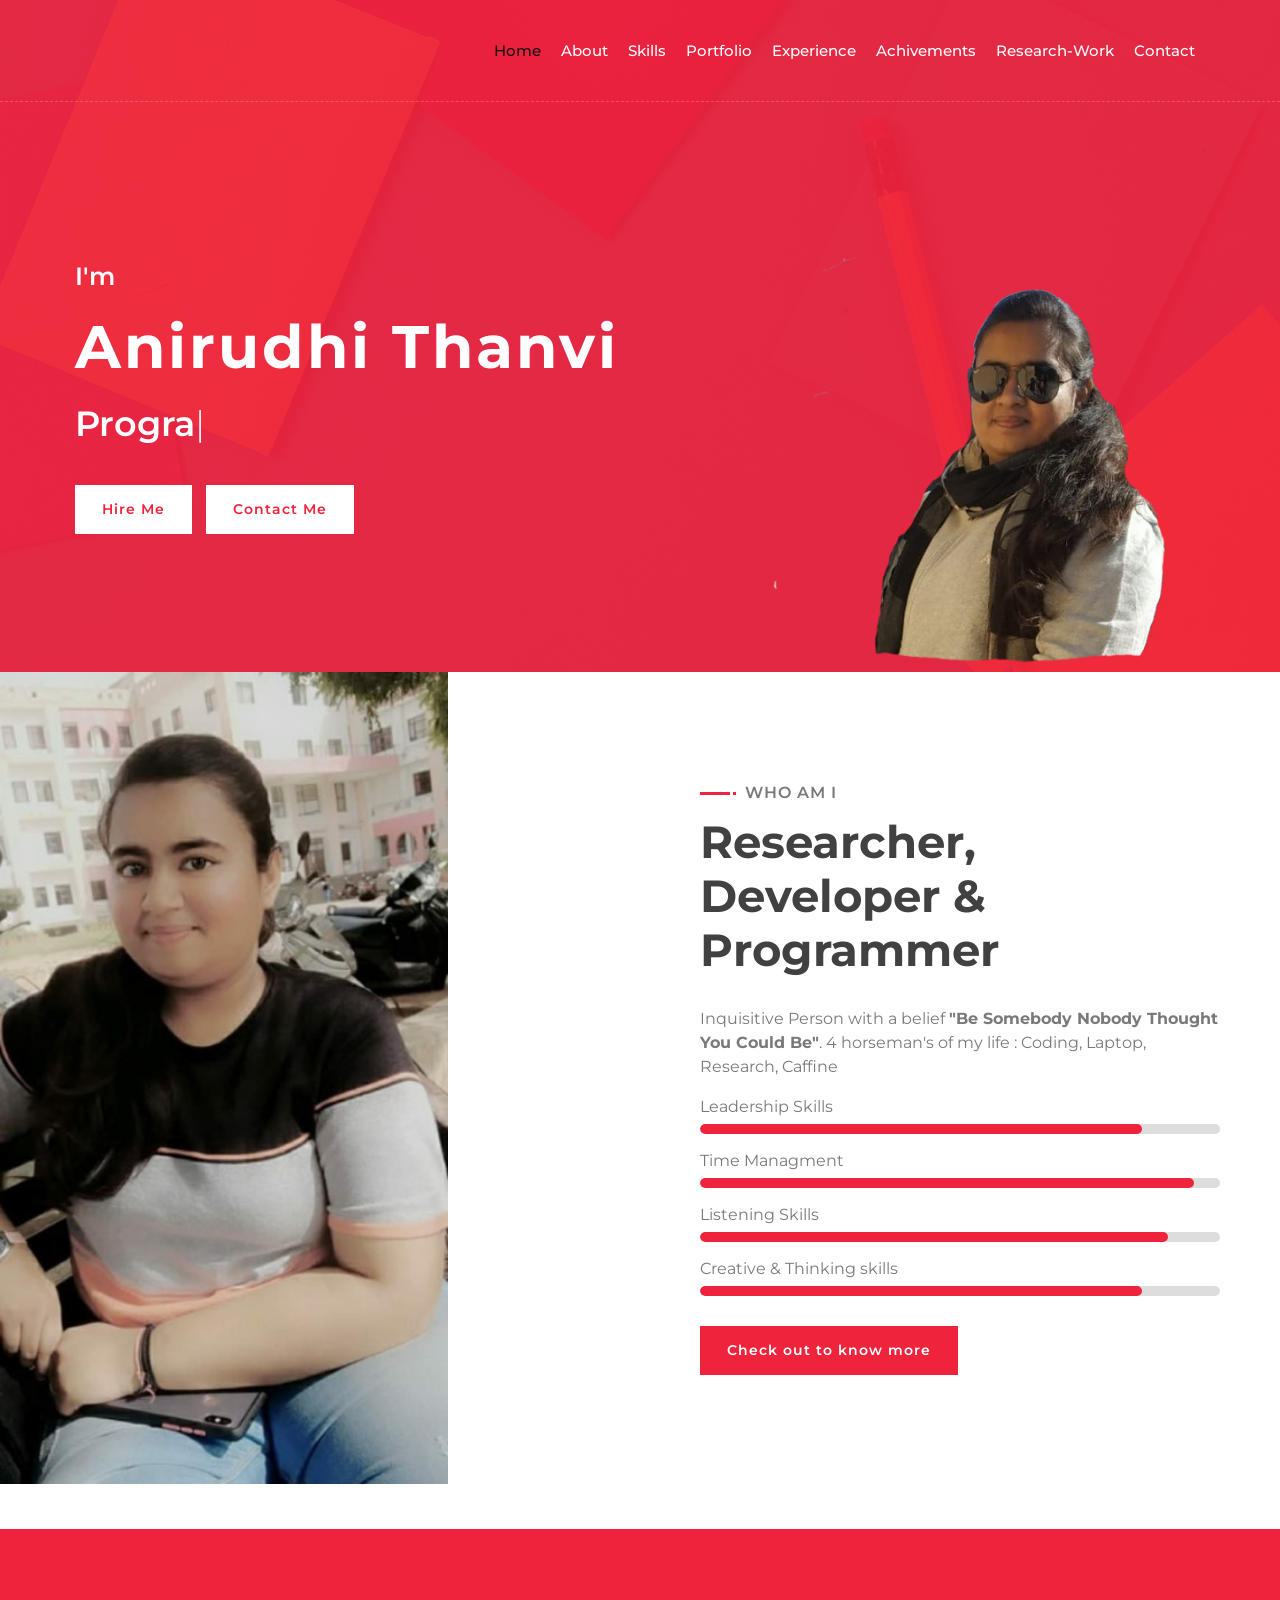
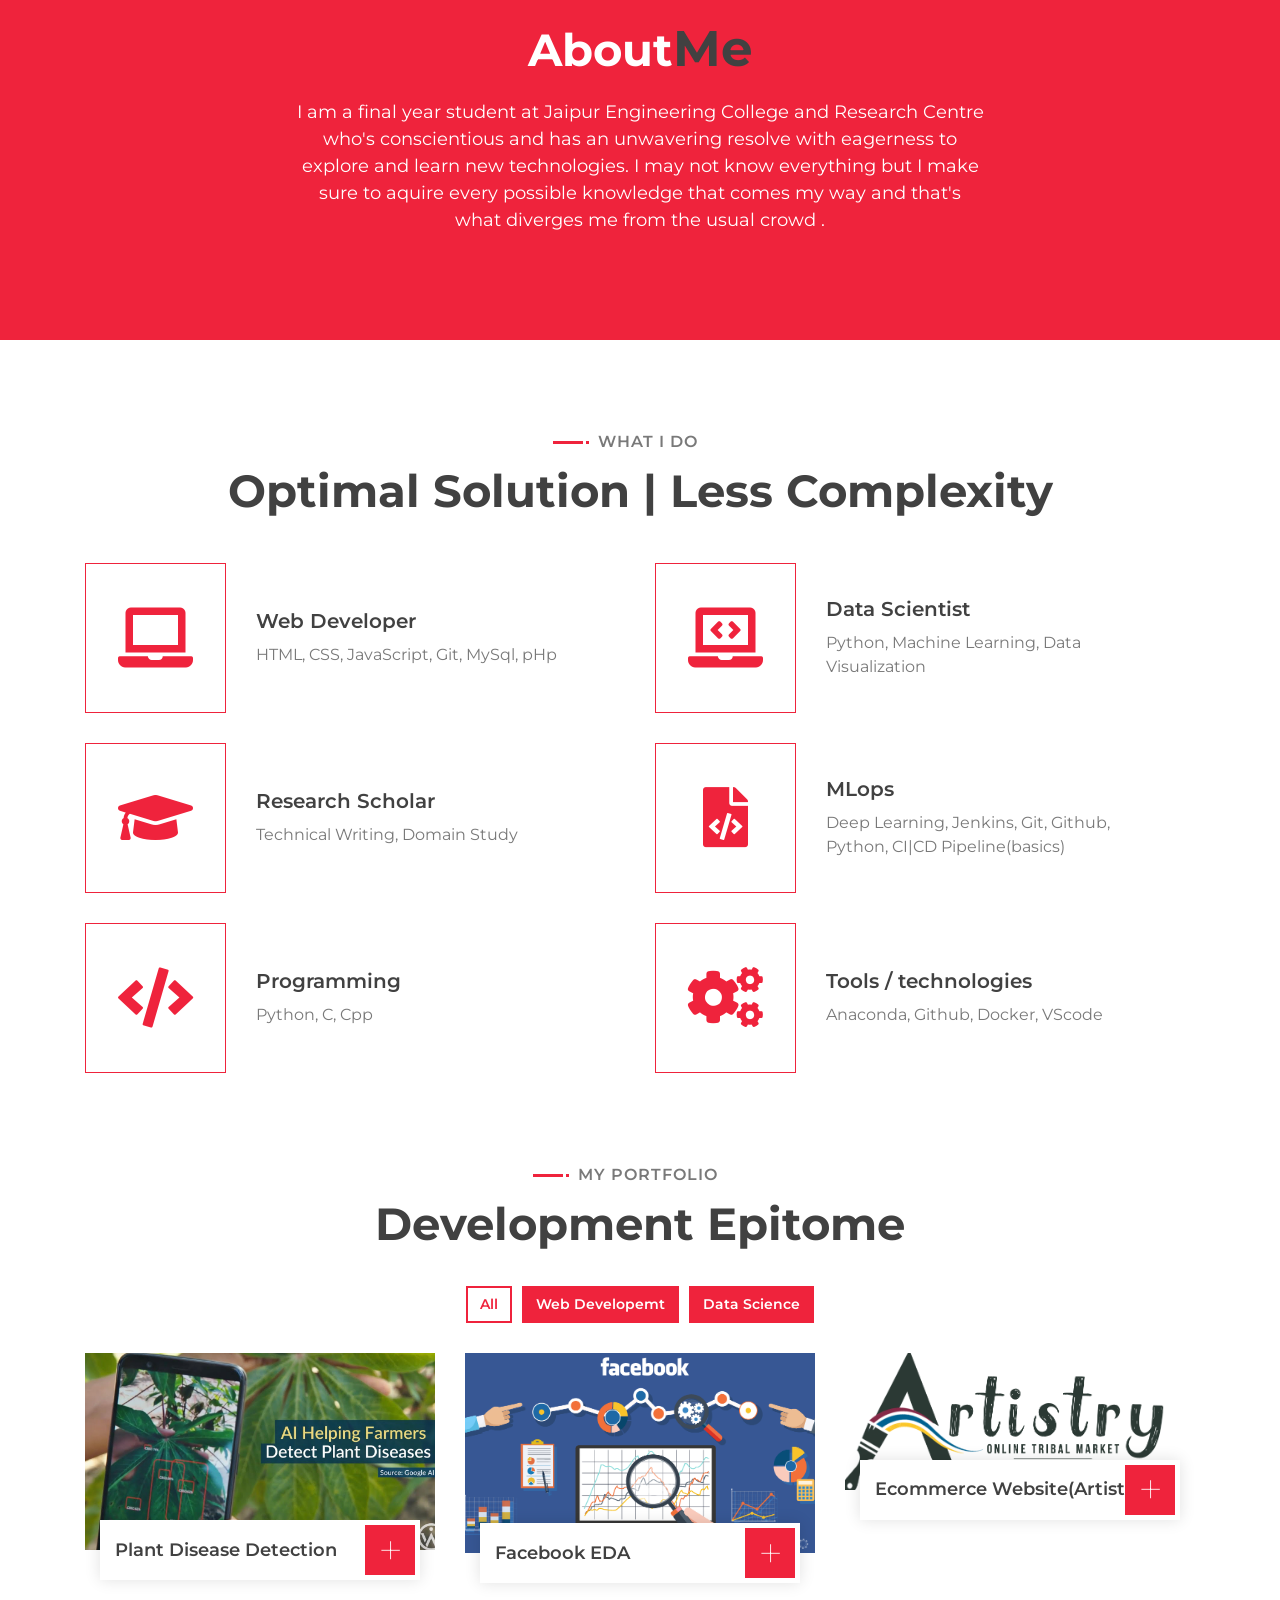
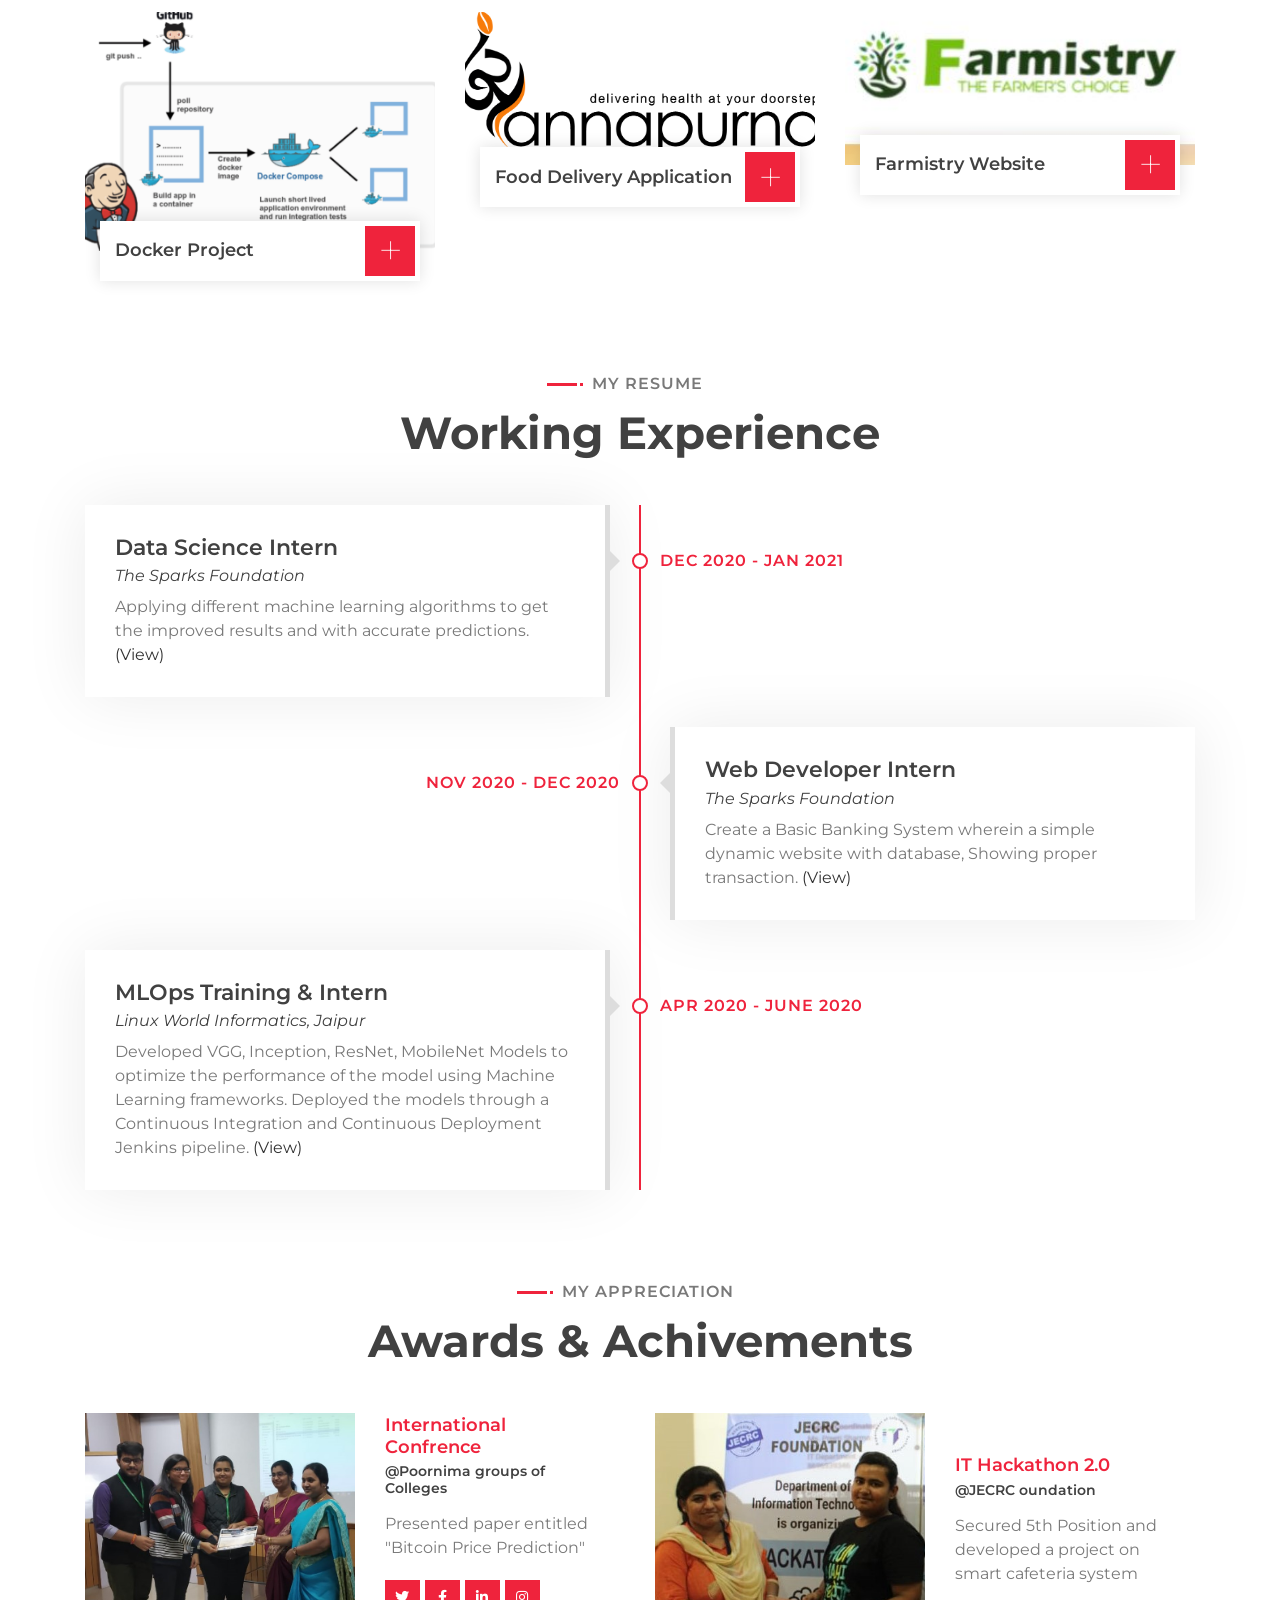
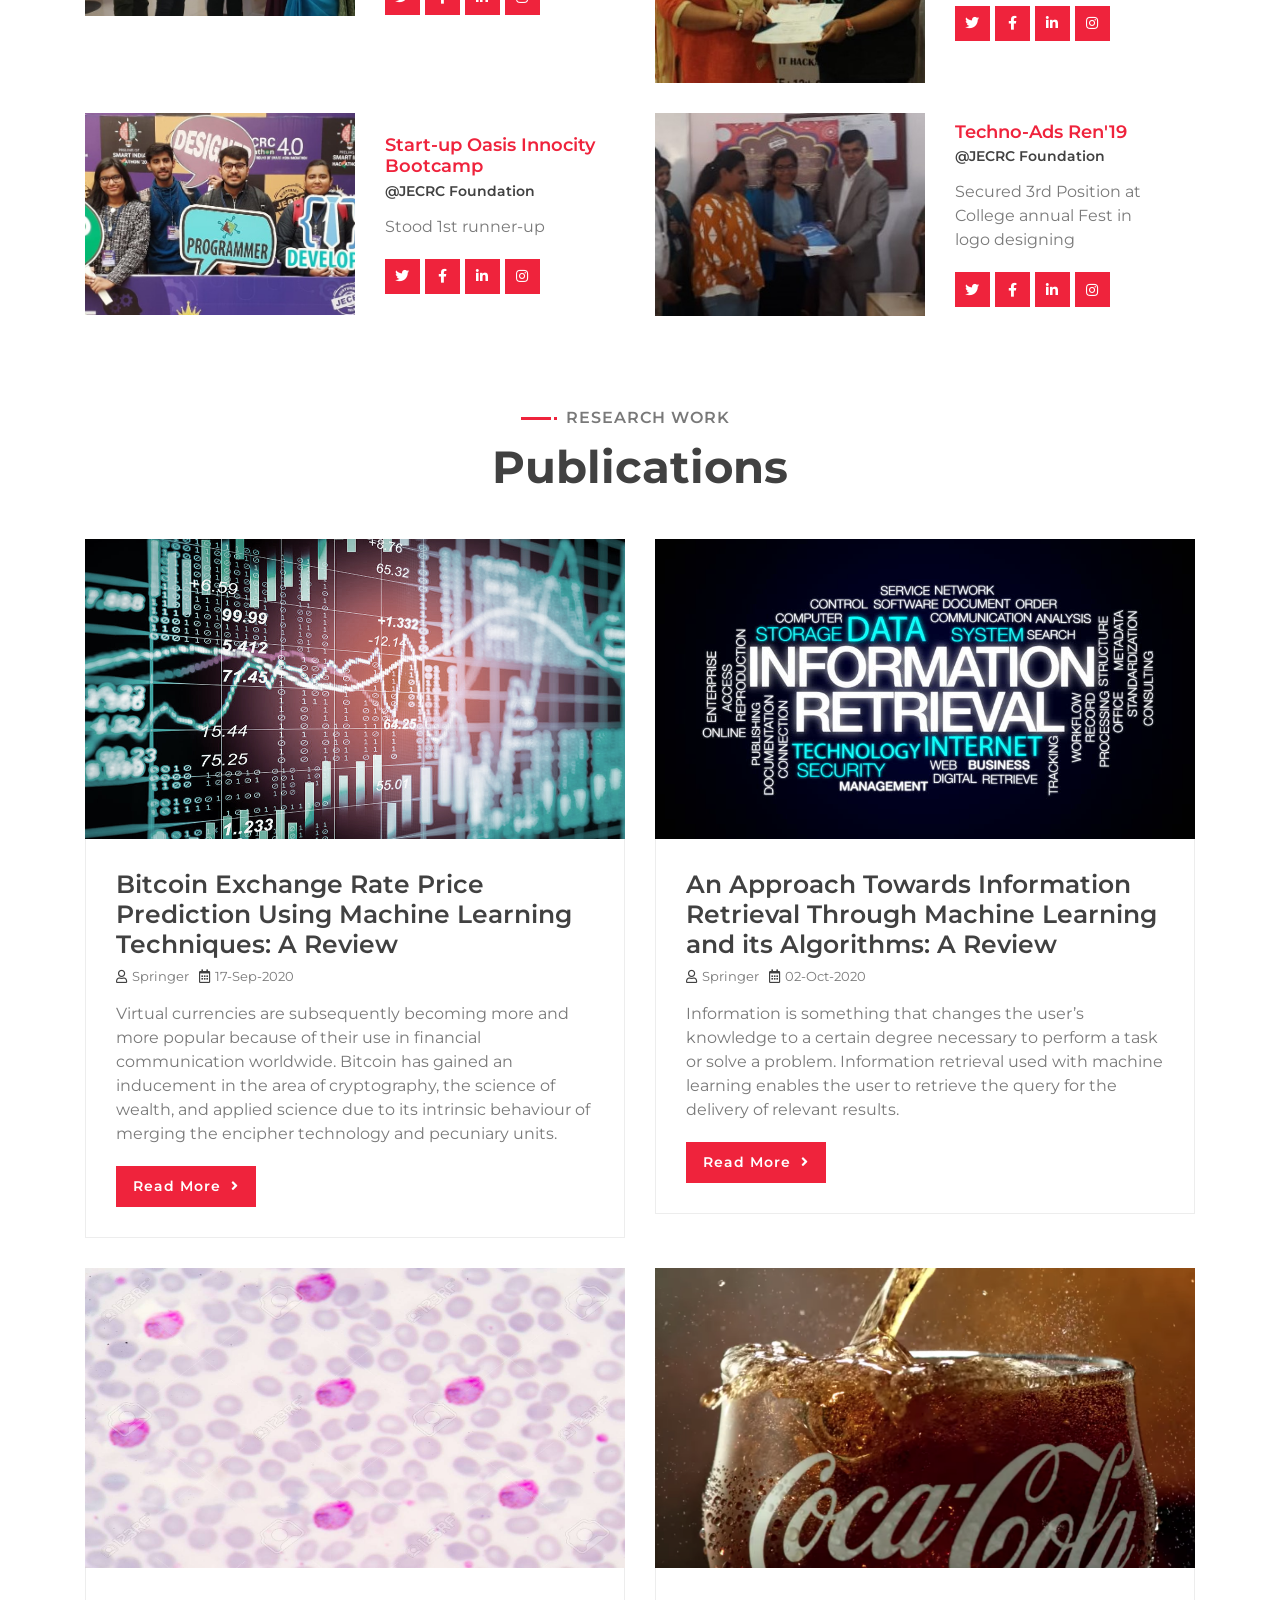
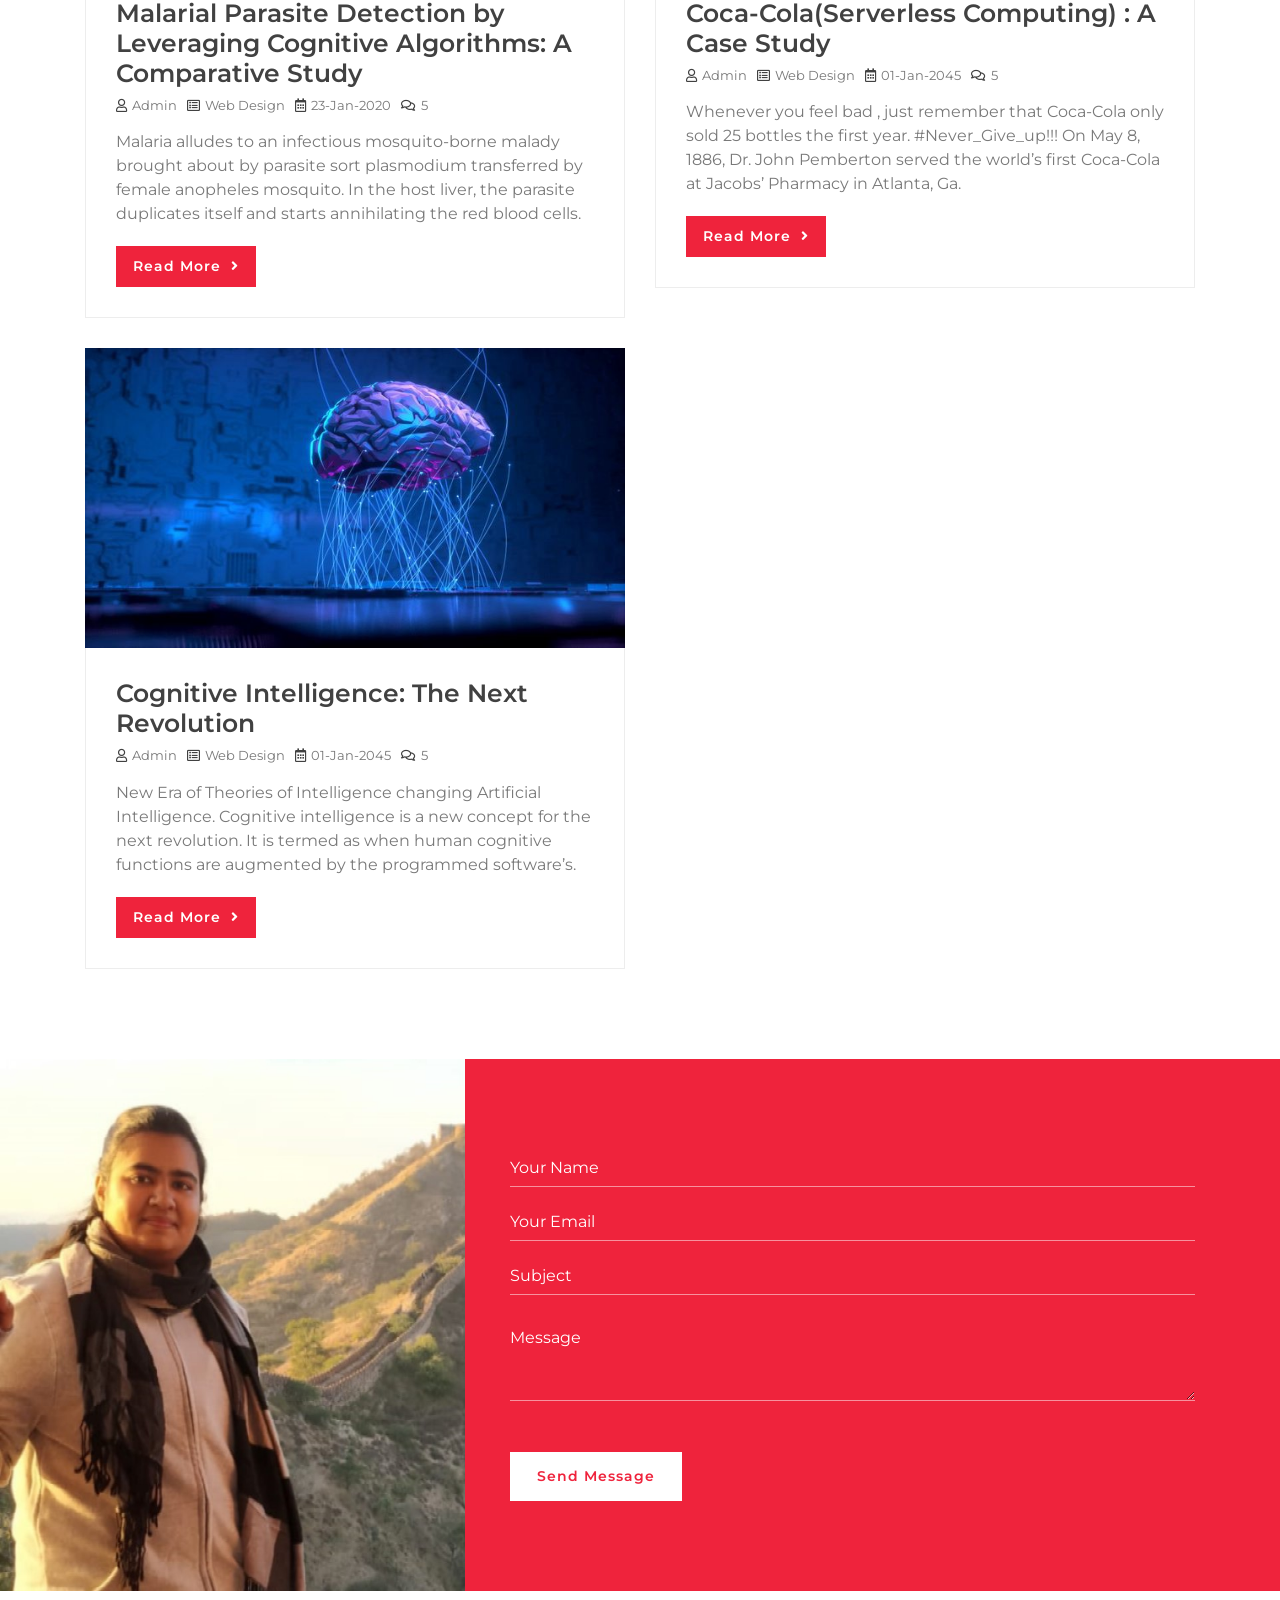
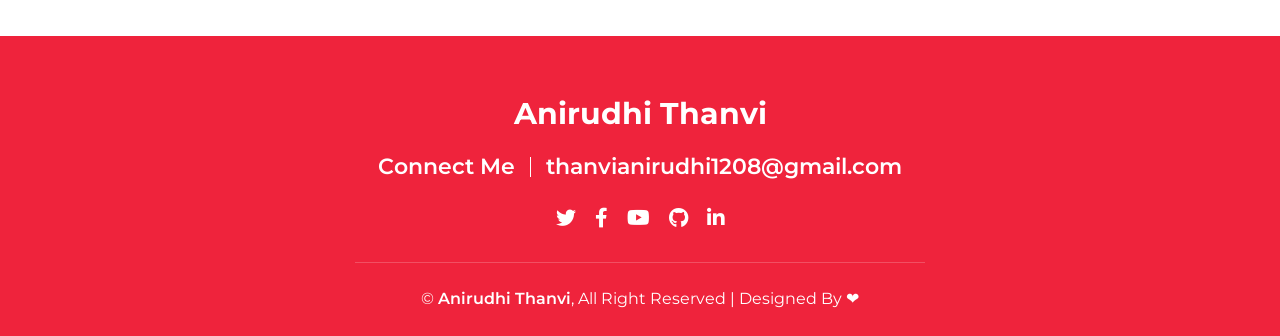
==== index.html @ 38cd9971 "initial" ====
<!DOCTYPE html>
<html lang="en">
    <head>
        <meta charset="utf-8">
        <title>Anirudhi Thanvi</title>
        <meta content="width=device-width, initial-scale=1.0" name="viewport">
        <meta content="Free Website Template" name="keywords">
        <meta content="Free Website Template" name="description">

        <!-- Favicon -->
        <link href="img/favicon.ico" rel="icon">

        <!-- Google Font -->
        <link href="https://fonts.googleapis.com/css2?family=Montserrat:wght@300;400;500;600;700&display=swap" rel="stylesheet">

        <!-- CSS Libraries -->
        <link href="https://stackpath.bootstrapcdn.com/bootstrap/4.4.1/css/bootstrap.min.css" rel="stylesheet">
        <link href="https://cdnjs.cloudflare.com/ajax/libs/font-awesome/5.10.0/css/all.min.css" rel="stylesheet">
        <link href="lib/animate/animate.min.css" rel="stylesheet">
        <link href="lib/owlcarousel/assets/owl.carousel.min.css" rel="stylesheet">
        <link href="lib/lightbox/css/lightbox.min.css" rel="stylesheet">

        <link href="css/style.css" rel="stylesheet">
    </head>

    <body data-spy="scroll" data-target=".navbar" data-offset="51">
        <!-- Nav Bar Start -->
        <div class="navbar navbar-expand-lg bg-light navbar-light">
            <div class="container-fluid">
                <a href="index.html" class="navbar-brand"></a>
                <button type="button" class="navbar-toggler" data-toggle="collapse" data-target="#navbarCollapse">
                    <span class="navbar-toggler-icon"></span>
                </button>

                <div class="collapse navbar-collapse justify-content-between" id="navbarCollapse">
                    <div class="navbar-nav ml-auto">
                        <a href="#home" class="nav-item nav-link active">Home</a>
                        <a href="#about" class="nav-item nav-link">About</a>
                        <a href="#service" class="nav-item nav-link">Skills</a>
                        <a href="#portfolio" class="nav-item nav-link">Portfolio</a>
                        <a href="#experience" class="nav-item nav-link">Experience</a>
                        <a href="#team" class="nav-item nav-link">Achivements</a>
                        <a href="#blog" class="nav-item nav-link">Research-Work</a>
                        <a href="#contact" class="nav-item nav-link">Contact</a>
                    </div>
                </div>
            </div>
        </div>
        <!-- Nav Bar End -->


        <!-- Hero Start -->
        <div class="hero" id="home">
            <div class="container-fluid">
                <div class="row align-items-center">
                    <div class="col-sm-12 col-md-6">
                        <div class="hero-content">
                            <div class="hero-text">
                                <p>I'm</p>
                                <h1>Anirudhi Thanvi</h1>
                                <h2></h2>
                                <div class="typed-text">Researcher, Programmer, Web Designer, Front End Developer, Data Scientist</div>
                            </div>
                            <div class="hero-btn">
                                <a class="btn" href="">Hire Me</a>
                                <a class="btn" href="">Contact Me</a>
                            </div>
                        </div>
                    </div>
                    <div class="col-sm-12 col-md-6 d-none d-md-block">
                        <div class="hero-image">
                            <img src="img/portfolio-edit copy.png" alt="Hero Image">
                        </div>
                    </div>
                </div>
            </div>
        </div>
        <!-- Hero End -->


        <!-- About Start -->
        <div class="about wow fadeInUp" data-wow-delay="0.1s" id="about">
            <div class="container-fluid">
                <div class="row align-items-center">
                    <div class="col-lg-6">
                        <div class="about-img">
                            <img src="img/about.jpg" alt="Image">
                        </div>
                    </div>
                    <div class="col-lg-6">
                        <div class="about-content">
                            <div class="section-header text-left">
                                <p>WHO AM I</p>
                                <h2>Researcher, Developer & Programmer</h2>
                            </div>
                            <div class="about-text">
                                <p>
                                    Inquisitive Person with a belief <strong>"Be Somebody Nobody Thought You Could Be"</strong>.
                                     4 horseman's of my life : Coding, Laptop, Research, Caffine
                                </p>
                            </div>
                            <div class="skills">
                                <div class="skill-name">
                                    <p>Leadership Skills</p><p></p>
                                </div>
                                <div class="progress">
                                    <div class="progress-bar" role="progressbar" aria-valuenow="85" aria-valuemin="0" aria-valuemax="100"></div>
                                </div>
                                <div class="skill-name">
                                    <p>Time Managment</p><p></p>
                                </div>
                                <div class="progress">
                                    <div class="progress-bar" role="progressbar" aria-valuenow="95" aria-valuemin="0" aria-valuemax="100"></div>
                                </div>
                                <div class="skill-name">
                                    <p>Listening Skills</p><p></p>
                                </div>
                                <div class="progress">
                                    <div class="progress-bar" role="progressbar" aria-valuenow="90" aria-valuemin="0" aria-valuemax="100"></div>
                                </div>
                                <div class="skill-name">
                                    <p>Creative & Thinking skills</p><p></p>
                                </div>
                                <div class="progress">
                                    <div class="progress-bar" role="progressbar" aria-valuenow="85" aria-valuemin="0" aria-valuemax="100"></div>
                                </div>
                            </div>
                            <a class="btn" href="">Check out to know more</a>
                        </div>
                    </div>
                </div>
            </div>
        </div>
        <!-- About End -->
        <!-- Banner Start -->
        <div class="banner wow zoomIn" data-wow-delay="0.1s">
            <div class="container">
                <div class="section-header text-center">    
                    <h2>About<span>Me</span></h2>
                </div>
                <div class="container banner-text">
                    <p>
                        I am a final year student at Jaipur Engineering College and Research Centre who's conscientious and has an unwavering resolve with eagerness to explore and learn new technologies. 
                        I may not know everything but I make sure to aquire every possible knowledge that comes my way and that's what diverges me from the usual crowd .
                    </p>
                </div>
            </div>
        </div>
        <!-- Banner End -->
        
        <!-- Skills Start -->
        <div class="service" id="service">
            <div class="container">
                <div class="section-header text-center wow zoomIn" data-wow-delay="0.1s">
                    <p>What I do</p>
                    <h2>Optimal Solution | Less Complexity </h2>
                </div>
                <div class="row">
                    <div class="col-lg-6 wow fadeInUp" data-wow-delay="0.0s">
                        <div class="service-item">
                            <div class="service-icon">
                                <i class="fa fa-laptop"></i>
                            </div>
                            <div class="service-text">
                                <h3>Web Developer</h3>
                                <p>
                                    HTML, CSS, JavaScript, Git, MySql, pHp
                                </p>
                            </div>
                        </div>
                    </div>
                    <div class="col-lg-6 wow fadeInUp" data-wow-delay="0.2s">
                        <div class="service-item">
                            <div class="service-icon">
                                <i class="fa fa-laptop-code"></i>
                            </div>
                            <div class="service-text">
                                <h3>Data Scientist</h3>
                                <p>
                                    Python, Machine Learning, Data Visualization
                                </p>
                            </div>
                        </div>
                    </div>
                    <div class="col-lg-6 wow fadeInUp" data-wow-delay="0.4s">
                        <div class="service-item">
                            <div class="service-icon">
                                <i class="fa fa-graduation-cap"></i>
                            </div>
                            <div class="service-text">
                                <h3>Research Scholar</h3>
                                <p>
                                    Technical Writing, Domain Study
                                </p>
                            </div>
                        </div>
                    </div>
                    <div class="col-lg-6 wow fadeInUp" data-wow-delay="0.6s">
                        <div class="service-item">
                            <div class="service-icon">
                                <i class="fas fa-file-code"></i>
                            </div>
                            <div class="service-text">
                                <h3>MLops</h3>
                                <p>
                                    Deep Learning, Jenkins, Git, Github, Python, CI|CD Pipeline(basics)
                                </p>
                            </div>
                        </div>
                    </div>
                    <div class="col-lg-6 wow fadeInUp" data-wow-delay="0.6s">
                        <div class="service-item">
                            <div class="service-icon">
                                <i class="fa fa-code"></i>
                            </div>
                            <div class="service-text">
                                <h3>Programming</h3>
                                <p>
                                    Python, C, Cpp
                                </p>
                            </div>
                        </div>
                    </div>
                    <div class="col-lg-6 wow fadeInUp" data-wow-delay="0.6s">
                        <div class="service-item">
                            <div class="service-icon">
                                <i class="fas fa-cogs"></i>
                            </div>
                            <div class="service-text">
                                <h3>Tools / technologies</h3>
                                <p>
                                    Anaconda, Github, Docker, VScode
                                </p>
                            </div>
                        </div>
                    </div>

                </div>
                
            </div>
        </div>
        <!-- Service End -->
        
        
<!-- Portfolio Start -->
<div class="portfolio" id="portfolio">
    <div class="container">
        <div class="section-header text-center wow zoomIn" data-wow-delay="0.1s">
            <p>My Portfolio</p>
            <h2>Development Epitome</h2>
        </div>
        <div class="row">
            <div class="col-12">
                <ul id="portfolio-filter">
                    <li data-filter="*" class="filter-active">All</li>
                    <li data-filter=".filter-1">Web Developemt</li>
                    <li data-filter=".filter-2">Data Science</li>
                </ul>
            </div>
        </div>
        <div class="row portfolio-container">
            <div class="col-lg-4 col-md-6 col-sm-12 portfolio-item filter-2 wow fadeInUp" data-wow-delay="0.0s">
                <div class="portfolio-wrap">
                    <div class="portfolio-img">
                        <img src="img/portfolio-1.jpg" alt="Image" height="400"> 
                    </div>
                    <div class="portfolio-text">
                        <h3>Plant Disease Detection</h3>
                        <a class="btn" href="img/portfolio-1.jpg" data-lightbox="portfolio">+</a>
                    </div>
                </div>
            </div>
            <div class="col-lg-4 col-md-6 col-sm-12 portfolio-item filter-2 wow fadeInUp" data-wow-delay="0.2s">
                <div class="portfolio-wrap">
                    <div class="portfolio-img">
                        <img src="img/portfolio-2.jpg" alt="Image">
                    </div>
                    <div class="portfolio-text">
                        <h3>Facebook EDA</h3>
                        <a class="btn" href="https://jovian.ai/ani12thanvi/facebook-data-analysis">+</a>
                    </div>
                </div>
            </div>
            <div class="col-lg-4 col-md-6 col-sm-12 portfolio-item filter-1 wow fadeInUp" dat   a-wow-delay="0.4s">
                <div class="portfolio-wrap">
                    <div class="portfolio-img">
                        <img src="img/portfolio-6.jpg" alt="Image">
                    </div>
                    <div class="portfolio-text">
                        <h3>Ecommerce Website(Artistry)</h3>
                        <a class="btn" href="https://github.com/ani-thanvi/Artistery--The-Power-of-Arts">+</a>
                    </div>
                </div>
            </div>
            <div class="col-lg-4 col-md-6 col-sm-12 portfolio-item filter-2 wow fadeInUp" data-wow-delay="0.6s">
                <div class="portfolio-wrap">
                    <div class="portfolio-img">
                        <img src="img/portfolio-4.jpg" alt="Image">
                    </div>
                    <div class="portfolio-text">
                        <h3>Docker Project</h3>
                        <a class="btn" href="https://github.com/ani-thanvi/DockerProject">+</a>
                    </div>
                </div>
            </div>
            <div class="col-lg-4 col-md-6 col-sm-12 portfolio-item filter-1 wow fadeInUp" data-wow-delay="0.8s">
                <div class="portfolio-wrap">
                    <div class="portfolio-img">
                        <img src="img/portfolio-3.png" alt="Image">
                    </div>
                    <div class="portfolio-text">
                        <h3>Food Delivery Application</h3>
                        <a class="btn" href="https://github.com/ani-thanvi/Annapurna">+</a>
                    </div>
                </div>
            </div>
            <div class="col-lg-4 col-md-6 col-sm-12 portfolio-item filter-1 wow fadeInUp" data-wow-delay="1s">
                <div class="portfolio-wrap">
                    <div class="portfolio-img">
                        <img src="img/portfolio-5.jpg" alt="Image">
                    </div>
                    <div class="portfolio-text">
                        <h3>Farmistry Website</h3>
                        <a class="btn" href="https://github.com/ani-thanvi/Farmistry-WebApp">+</a>
                    </div>
                </div>
            </div>
        </div>
    </div>
</div>
<!-- Portfolio End -->


         <!-- Experience Start -->
        <div class="experience" id="experience">
            <div class="container">
                <header class="section-header text-center wow zoomIn" data-wow-delay="0.1s">
                    <p>My Resume</p>
                    <h2>Working Experience</h2>
                </header>
                <div class="timeline">
                    <div class="timeline-item left wow slideInLeft" data-wow-delay="0.1s">
                        <div class="timeline-text">
                            <div class="timeline-date">Dec 2020 - Jan 2021</div>
                            <h2>Data Science Intern</h2>
                            <h4>The Sparks Foundation</h4>
                            <p>
                                Applying different machine learning algorithms to get the improved results and with accurate predictions. <a href="https://www.youtube.com/watch?v=PcJTWJ_RcvQ"> (View)</a>
                            </p>
                        </div>
                    </div>
                    <div class="timeline-item right wow slideInRight" data-wow-delay="0.1s">
                        <div class="timeline-text">
                            <div class="timeline-date">Nov 2020 - Dec 2020</div>
                            <h2>Web Developer Intern</h2>
                            <h4>The Sparks Foundation</h4>
                            <p>
                                Create a Basic Banking System wherein a simple dynamic website with database, Showing proper transaction. <a href="https://www.youtube.com/watch?v=FmkN8bCu4pE"> (View)</a>
                            </p>
                        </div>
                    </div>
                    <div class="timeline-item left wow slideInLeft" data-wow-delay="0.1s">
                        <div class="timeline-text">
                            <div class="timeline-date">Apr 2020 - June 2020</div>
                            <h2>MLOps Training & Intern</h2>
                            <h4>Linux World Informatics, Jaipur</h4>
                            <p>
                                Developed VGG, Inception, ResNet, MobileNet Models to optimize the performance of the model using Machine Learning frameworks. Deployed the models through a Continuous Integration and Continuous Deployment Jenkins pipeline. <a href="https://ani12thanvi.medium.com/integration-of-github-jenkins-docker-3ed529cbf0c1"> (View)</a>
                            </p>
                        </div>
                    </div>
                    
                </div>
            </div>
        </div>
        <!-- Job Experience End -->
        
        
        <!-- Banner Start
        <div class="banner wow zoomIn" data-wow-delay="0.1s">
            <div class="container">
                <div class="section-header text-center">
                    <p>Reasonable Price</p>
                    <h2>Get A <span>Special</span> Price</h2>
                </div>
                <div class="container banner-text">
                    <p>
                        Lorem ipsum dolor sit amet, consectetur adipiscing elit. Phasellus nec pretium mi. Curabitur facilisis ornare velit non vulputate. 
                        Aliquam metus tortor, auctor id gravida condimentum, viverra quis sem. Curabitur non nisl nec nisi scelerisque maximus. 
                    </p>
                    <a class="btn">Pricing Plan</a>
                </div>
            </div>
        </div>
         Banner End -->


        <!-- Team Start -->
        <div class="team" id="team">
            <div class="container">
                <div class="section-header text-center wow zoomIn" data-wow-delay="0.1s">
                    <p>My Appreciation</p>
                    <h2>Awards & Achivements</h2>
                </div>
                <div class="row">
                    <div class="col-lg-6 wow fadeInUp" data-wow-delay="0.0s">
                        <div class="team-item">
                            <div class="team-img">
                                <img src="img/award1.jpeg" alt="Image">
                            </div>
                            <div class="team-text">
                                <h2>International Confrence</h2>
                                <h4>@Poornima groups of Colleges</h4>
                                <p>
                                    Presented paper entitled "Bitcoin Price Prediction"
                                </p>
                                <div class="team-social">
                                    <a class="btn" href=""><i class="fab fa-twitter"></i></a>
                                    <a class="btn" href=""><i class="fab fa-facebook-f"></i></a>
                                    <a class="btn" href=""><i class="fab fa-linkedin-in"></i></a>
                                    <a class="btn" href=""><i class="fab fa-instagram"></i></a>
                                </div>
                            </div>
                        </div>
                    </div>
                    <div class="col-lg-6 wow fadeInUp" data-wow-delay="0.2s">
                        <div class="team-item">
                            <div class="team-img">
                                <img src="img/award2.jpeg" alt="Image">
                            </div>
                            <div class="team-text">
                                <h2>IT Hackathon 2.0</h2>
                                <h4>@JECRC oundation</h4>
                                <p>
                                    Secured 5th Position and developed a project on smart cafeteria system
                                </p>
                                <div class="team-social">
                                    <a class="btn" href=""><i class="fab fa-twitter"></i></a>
                                    <a class="btn" href=""><i class="fab fa-facebook-f"></i></a>
                                    <a class="btn" href=""><i class="fab fa-linkedin-in"></i></a>
                                    <a class="btn" href=""><i class="fab fa-instagram"></i></a>
                                </div>
                            </div>
                        </div>
                    </div>
                    <div class="col-lg-6 wow fadeInUp" data-wow-delay="0.4s">
                        <div class="team-item">
                            <div class="team-img">
                                <img src="img/award4.jpeg" alt="Image">
                            </div>
                            <div class="team-text">
                                <h2>Start-up Oasis Innocity Bootcamp</h2>
                                <h4>@JECRC Foundation</h4>
                                <p>
                                    Stood 1st runner-up
                                </p>
                                <div class="team-social">
                                    <a class="btn" href=""><i class="fab fa-twitter"></i></a>
                                    <a class="btn" href=""><i class="fab fa-facebook-f"></i></a>
                                    <a class="btn" href=""><i class="fab fa-linkedin-in"></i></a>
                                    <a class="btn" href=""><i class="fab fa-instagram"></i></a>
                                </div>
                            </div>
                        </div>
                    </div>
                    <div class="col-lg-6 wow fadeInUp" data-wow-delay="0.6s">
                        <div class="team-item">
                            <div class="team-img">
                                <img src="img/award3.jpeg" alt="Image">
                            </div>
                            <div class="team-text">
                                <h2>Techno-Ads Ren'19</h2>
                                <h4>@JECRC Foundation</h4>
                                <p>
                                    Secured 3rd Position at College annual Fest in logo designing
                                </p>
                                <div class="team-social">
                                    <a class="btn" href=""><i class="fab fa-twitter"></i></a>
                                    <a class="btn" href=""><i class="fab fa-facebook-f"></i></a>
                                    <a class="btn" href=""><i class="fab fa-linkedin-in"></i></a>
                                    <a class="btn" href=""><i class="fab fa-instagram"></i></a>
                                </div>
                            </div>
                        </div>
                    </div>
                </div>
            </div>
        </div>
        <!-- Team End -->
    


        <!-- Blog Start -->
        <div class="blog" id="blog">
            <div class="container">
                <div class="section-header text-center wow zoomIn" data-wow-delay="0.1s">
                    <p>Research Work</p>
                    <h2>Publications </h2>
                </div>
                <div class="row">
                    <div class="col-lg-6">
                        <div class="blog-item wow fadeInUp" data-wow-delay="0.1s">
                            <div class="blog-img">
                                <img src="img/blog-1.jpg" height=300 alt="Blog">
                            </div>
                            <div class="blog-text">
                                <h2>Bitcoin Exchange Rate Price Prediction Using Machine Learning Techniques: A Review </h2>
                                <div class="blog-meta">
                                    <p><i class="far fa-user"></i>Springer</p>
                                    <p><i class="far fa-calendar-alt"></i>17-Sep-2020</p>
                                </div>
                                <p>
                                    Virtual currencies are subsequently becoming more and more popular because of their use in financial communication worldwide. Bitcoin has gained an inducement in the area of cryptography, the science of wealth, and applied science due to its intrinsic behaviour of merging the encipher technology and pecuniary units. 
                                </p>
                                <a class="btn" href="">Read More <i class="fa fa-angle-right"></i></a>
                            </div>
                        </div>
                    </div>
                    <div class="col-lg-6">
                        <div class="blog-item wow fadeInUp" data-wow-delay="0.3s">
                            <div class="blog-img">
                                <img src="img/blog-2.jpg" height=300 alt="Blog">
                            </div>
                            <div class="blog-text">
                                <h2>An Approach Towards Information Retrieval Through Machine Learning and its Algorithms: A Review</h2>
                                <div class="blog-meta">
                                    <p><i class="far fa-user"></i>Springer</p>

                                    <p><i class="far fa-calendar-alt"></i>02-Oct-2020</p>
   
                                </div>
                                <p>
                                    Information is something that changes the user’s knowledge to a certain degree necessary to perform a task or solve a problem. Information retrieval used with machine learning enables the user to retrieve the query for the delivery of relevant results. 
                                </p>
                                <a class="btn" href="">Read More <i class="fa fa-angle-right"></i></a>
                            </div>
                        </div>
                    </div>

                    <div class="col-lg-6">
                        <div class="blog-item wow fadeInUp" data-wow-delay="0.1s">
                            <div class="blog-img">
                                <img src="img/blog-3.jpg" height=300 alt="Blog">
                            </div>
                            <div class="blog-text">
                                <h2>Malarial Parasite Detection by Leveraging Cognitive Algorithms: A Comparative Study </h2>
                                <div class="blog-meta">
                                    <p><i class="far fa-user"></i>Admin</p>
                                    <p><i class="far fa-list-alt"></i>Web Design</p>
                                    <p><i class="far fa-calendar-alt"></i>23-Jan-2020</p>
                                    <p><i class="far fa-comments"></i>5</p>
                                </div>
                                <p>
                                    Malaria alludes to an infectious mosquito-borne malady brought about by parasite sort plasmodium transferred by female anopheles mosquito. In the host liver, the parasite duplicates itself and starts annihilating the red blood cells.
                                </p>
                                <a class="btn" href="">Read More <i class="fa fa-angle-right"></i></a>
                            </div>
                        </div>
                    </div>

                    <div class="col-lg-6">
                        <div class="blog-item wow fadeInUp" data-wow-delay="0.1s">
                            <div class="blog-img">
                                <img src="img/blog-4.png" height=300 alt="Blog">
                            </div>
                            <div class="blog-text">
                                <h2>Coca-Cola(Serverless Computing) : A Case Study </h2>
                                <div class="blog-meta">
                                    <p><i class="far fa-user"></i>Admin</p>
                                    <p><i class="far fa-list-alt"></i>Web Design</p>
                                    <p><i class="far fa-calendar-alt"></i>01-Jan-2045</p>
                                    <p><i class="far fa-comments"></i>5</p>
                                </div>
                                <p>
                                    Whenever you feel bad , just remember that Coca-Cola only sold 25 bottles the first year. #Never_Give_up!!!
                                    On May 8, 1886, Dr. John Pemberton served the world’s first Coca-Cola at Jacobs’ Pharmacy in Atlanta, Ga.
                                </p>
                                <a class="btn" href="https://ani12thanvi.medium.com/coca-cola-serverless-computing-a-case-study-f0fd56b0ffd9">Read More <i class="fa fa-angle-right"></i></a>
                            </div>
                        </div>
                    </div>

                    <div class="col-lg-6">
                        <div class="blog-item wow fadeInUp" data-wow-delay="0.1s">
                            <div class="blog-img">
                                <img src="img/blog-5.jpeg" alt="Blog" height=300>
                            </div>
                            <div class="blog-text">
                                <h2>Cognitive Intelligence: The Next Revolution</h2>
                                <div class="blog-meta">
                                    <p><i class="far fa-user"></i>Admin</p>
                                    <p><i class="far fa-list-alt"></i>Web Design</p>
                                    <p><i class="far fa-calendar-alt"></i>01-Jan-2045</p>
                                    <p><i class="far fa-comments"></i>5</p>
                                </div>
                                <p>
                                    New Era of Theories of Intelligence changing Artificial Intelligence.
                                    Cognitive intelligence is a new concept for the next revolution. It is termed as when human cognitive functions are augmented by the programmed software’s. 
                                 </p>
                                <a class="btn" href=" https://ani12thanvi.medium.com/cognitive-intelligence-the-next-revolution-ae7a54a30872 ">Read More <i class="fa fa-angle-right"></i></a>
                            </div>
                        </div>
                    </div>

                </div>
            </div>
        </div>
        <!-- Blog End -->


        <!-- Contact Start -->
        <div class="contact wow fadeInUp" data-wow-delay="0.1s" id="contact">
            <div class="container-fluid">
                <div class="container">
                    <div class="row align-items-center">
                        <div class="col-md-4"></div>
                        <div class="col-md-8">
                            <div class="contact-form">
                                <div id="success"></div>
                                <form name="sentMessage" id="contactForm" novalidate="novalidate">
                                    <div class="control-group">
                                        <input type="text" class="form-control" id="name" placeholder="Your Name" required="required" data-validation-required-message="Please enter your name" />
                                        <p class="help-block"></p>
                                    </div>
                                    <div class="control-group">
                                        <input type="email" class="form-control" id="email" placeholder="Your Email" required="required" data-validation-required-message="Please enter your email" />
                                        <p class="help-block"></p>
                                    </div>
                                    <div class="control-group">
                                        <input type="text" class="form-control" id="subject" placeholder="Subject" required="required" data-validation-required-message="Please enter a subject" />
                                        <p class="help-block"></p>
                                    </div>
                                    <div class="control-group">
                                        <textarea class="form-control" id="message" placeholder="Message" required="required" data-validation-required-message="Please enter your message"></textarea>
                                        <p class="help-block"></p>
                                    </div>
                                    <div>
                                        <button class="btn" type="submit" id="sendMessageButton">Send Message</button>
                                    </div>
                                </form>
                            </div>
                        </div>
                    </div>
                </div>
            </div>
</div>
        <!-- Contact End -->
        <!-- Footer Start -->
        <div class="footer wow fadeIn" data-wow-delay="0.3s">
            <div class="container-fluid">
                <div class="container">
                    <div class="footer-info">
                        <h2>Anirudhi Thanvi</h2>
                        <h3></h3>
                        <div class="footer-menu">
                            <p>Connect Me </p>
                            <p>thanvianirudhi1208@gmail.com</p>
                        </div>
                        <div class="footer-social">
                            <a href="https://twitter.com/AnirudhiThanvi"><i class="fab fa-twitter"></i></a>
                            <a href="https://www.facebook.com/anirudhithanvi/"><i class="fab fa-facebook-f"></i></a>
                            <a href="https://www.youtube.com/channel/UCOhmVya19SUKXgvIV7s__tQ"><i class="fab fa-youtube"></i></a>
                            <a href="https://github.com/ani-thanvi"><i class="fab fa-github"></i></a>
                            <a href=" https://www.linkedin.com/in/anirudhithanvi/ "><i class="fab fa-linkedin-in"></i></a>
                        </div>
                    </div>
                </div>
                <div class="container copyright">
                    <p>&copy; <a href="#">Anirudhi Thanvi</a>, All Right Reserved | Designed By &#10084; </p>
                </div>
            </div>
        </div>
        <!-- Footer End -->
        
        
        <!-- Back to top button -->
        <a href="#" class="btn back-to-top"><i class="fa fa-chevron-up"></i></a>
        
        
        <!-- Pre Loader -->
        <div id="loader" class="show">
            <div class="loader"></div>
        </div>

        
        <!-- JavaScript Libraries -->
        <script src="https://code.jquery.com/jquery-3.4.1.min.js"></script>
        <script src="https://stackpath.bootstrapcdn.com/bootstrap/4.4.1/js/bootstrap.bundle.min.js"></script>
        <script src="lib/easing/easing.min.js"></script>
        <script src="lib/wow/wow.min.js"></script>
        <script src="lib/waypoints/waypoints.min.js"></script>
        <script src="lib/typed/typed.min.js"></script>
        <script src="lib/owlcarousel/owl.carousel.min.js"></script>
        <script src="lib/isotope/isotope.pkgd.min.js"></script>
        <script src="lib/lightbox/js/lightbox.min.js"></script>
        
        <!-- Contact Javascript File -->
        <script src="mail/jqBootstrapValidation.min.js"></script>
        <script src="mail/contact.js"></script>

        <!-- Template Javascript -->
        <script src="js/main.js"></script>
    </body>
</html>
---- css/style.css ----
/*******************************/
/********* General CSS *********/
/*******************************/
body {
    color: #797979;
    background: #ffffff;
    font-family: 'Montserrat', sans-serif;
}

h1,
h2, 
h3, 
h4,
h5, 
h6 {
    color: #414141;
}

a {
    color: #313131;
    transition: .3s;
}

a:hover,
a:active,
a:focus {
    color: #EF233C;
    outline: none;
    text-decoration: none;
}

.btn:focus,
.form-control:focus {
    box-shadow: none;
}

.container-fluid {
    max-width: 1366px;
}

.btn {
    padding: 12px 25px;
    font-size: 14px;
    font-weight: 600;
    letter-spacing: 1px;
    color: #ffffff;
    background: #EF233C;
    border: 2px solid transparent;
    border-radius: 0;
    box-shadow: inset 0 0 0 50px #EF233C;
    transition: ease-out 0.3s;
    -webkit-transition: ease-out 0.3s;
    -moz-transition: ease-out 0.3s;
}

.btn:hover {
    color: #EF233C;
    background: transparent;
    box-shadow: inset 0 0 0 0 #EF233C;
    border-color: #EF233C;
}

#loader {
    position: fixed;
    top: 0;
    right: 0;
    bottom: 0;
    left: 0;
    display: flex;
    align-items: center;
    justify-content: center;
    background: #ffffff;
    opacity: 0;
    visibility: hidden;
    -webkit-transition: opacity .3s ease-out, visibility 0s linear .3s;
    -o-transition: opacity .3s ease-out, visibility 0s linear .3s;
    transition: opacity .3s ease-out, visibility 0s linear .3s;
    z-index: 999;
}

#loader.show {
    -webkit-transition: opacity .6s ease-out, visibility 0s linear 0s;
    -o-transition: opacity .6s ease-out, visibility 0s linear 0s;
    transition: opacity .6s ease-out, visibility 0s linear 0s;
    visibility: visible;
    opacity: 1;
}

#loader .loader {
    position: relative;
    width: 45px;
    height: 45px;
    border: 5px solid #dddddd;
    border-top: 5px solid #EF233C;
    border-radius: 50%;
    -webkit-animation: spin 2s linear infinite;
    animation: spin 2s linear infinite;
}

@-webkit-keyframes spin {
    0% { -webkit-transform: rotate(0deg); }
    100% { -webkit-transform: rotate(360deg); }
}

@keyframes spin {
    0% { transform: rotate(0deg); }
    100% { transform: rotate(360deg); }
}

.back-to-top {
    position: fixed;
    display: none;
    width: 44px;
    height: 44px;
    padding: 8px 0;
    text-align: center;
    line-height: 1;
    font-size: 22px;
    right: 15px;
    bottom: 15px;
    z-index: 9;
}

.back-to-top i {
    color: #ffffff;
}

.back-to-top:hover i {
    color: #414141;
}


/**********************************/
/*********** Nav Bar CSS **********/
/**********************************/
.navbar {
    position: relative;
    transition: .5s;
    z-index: 999;
}

.navbar.nav-sticky {
    position: fixed;
    top: 0;
    width: 100%;
    box-shadow: 0 2px 5px rgba(0, 0, 0, .3);
}

.navbar .navbar-brand {
    margin: 0;
    font-size: 45px;
    line-height: 0px;
    font-weight: 700;
    letter-spacing: 2px;
    transition: .5s;
    
}

.navbar .navbar-brand img {
    max-width: 100%;
    max-height: 40px;
}

.navbar .dropdown-menu {
    margin-top: 0;
    border: 0;
    border-radius: 0;
    background: #f8f9fa;
}

@media (min-width: 992px) {
    .navbar {
        position: absolute;
        width: 100%;
        padding: 30px 60px;
        background: transparent !important;
        border-bottom: 1px dashed rgba(256, 256, 256, .2);
        z-index: 9;
    }
    
    .navbar.nav-sticky {
        padding: 10px 60px;
        background: #ffffff !important;
    }
    
    .navbar .navbar-brand {
        color: #ffffff;
    }
    
    .navbar.nav-sticky .navbar-brand {
        color: #EF233C;
    }

    .navbar-light .navbar-nav .nav-link,
    .navbar-light .navbar-nav .nav-link:focus {
        padding: 10px 10px 8px 10px;
        color: #ffffff;
        font-size: 15px;
        font-weight: 500;
    }
    
    .navbar-light.nav-sticky .navbar-nav .nav-link,
    .navbar-light.nav-sticky .navbar-nav .nav-link:focus {
        color: #414141;
    }

    .navbar-light .navbar-nav .nav-link:hover,
    .navbar-light .navbar-nav .nav-link.active {
        color: #111111;
    }
    
    .navbar-light.nav-sticky .navbar-nav .nav-link:hover,
    .navbar-light.nav-sticky .navbar-nav .nav-link.active {
        color: #EF233C;
    }
}

@media (max-width: 991.98px) {   
    .navbar {
        padding: 15px;
        background: #ffffff !important;
    }
    
    .navbar .navbar-brand {
        color: #EF233C;
    }
    
    .navbar .navbar-nav {
        margin-top: 15px;
    }
    
    .navbar a.nav-link {
        padding: 5px;
    }
    
    .navbar .dropdown-menu {
        box-shadow: none;
    }
}


/*******************************/
/********** Hero CSS ***********/
/*******************************/
.hero {
    position: relative;
    width: 100%;
    margin-bottom: 45px;
    padding: 120px 0 0 0;
    overflow: hidden;
    background: linear-gradient(rgba(239, 35, 60, .95), rgba(239, 35, 60, .95)), url(../img/hero-bg.jpg);
    background-position: center;
    background-repeat: no-repeat;
    background-size: cover;
}

.hero .container-fluid {
    padding: 0;
}

.hero .hero-image {
    position: relative;
    text-align: right;
    padding-right: 75px;
}

.hero .hero-image img {
    max-width: 80%;
    max-height: 80%;
}

.hero .hero-content {
    position: relative;
    padding-left: 75px;
    display: flex;
    align-items: flex-start;
    justify-content: center;
    flex-direction: column;
}

.hero .hero-text p {
    color: #ffffff;
    font-size: 25px;
    font-weight: 600;
    margin-bottom: 15px;
}

.hero .hero-text h1 {
    color: #ffffff;
    font-size: 60px;
    font-weight: 700;
    letter-spacing: 3px;
    margin-bottom: 15px;
}

.hero .hero-text h2 {
    display: inline-block;
    margin: 0;
    height: 35px;
    color: #ffffff;
    font-size: 35px;
    font-weight: 600;
}

.hero .hero-text .typed-text {
    display: none;
}

.hero .hero-text .typed-cursor {
    font-size: 35px;
    font-weight: 300;
    color: #ffffff;
}

.hero .hero-btn .btn {
    margin-top: 35px;
    color: #EF233C;
    background: #ffffff;
    box-shadow: inset 0 0 0 50px #ffffff;
}

.hero .hero-btn .btn:hover {
    color: #ffffff;
    background: transparent;
    box-shadow: inset 0 0 0 0 #ffffff;
    border-color: #ffffff;
}

.hero .hero-btn .btn:first-child {
    margin-right: 10px;
}

@media (max-width: 991.98px) {
    .hero {
        padding-top: 60px;
    }
    
    .hero .hero-content {
        padding: 0 15px;
    }
    
    .hero .hero-text p {
        font-size: 20px;
    }
    
    .hero .hero-text h1 {
        font-size: 45px;
    }
    
    .hero .hero-text h2 {
        font-size: 25px;
        height: 25px;
    }
    
    .hero .hero-btn .btn {
        padding: 12px 30px;
        letter-spacing: 1px;
    }
}

@media (max-width: 767.98px) {
    .hero {
        padding-top: 60px;
        padding-bottom: 60px;
    }
    
    .hero,
    .hero .hero-text,
    .hero .hero-btn {
        width: 100%;
        text-align: center;
    }
    
    .hero .hero-text p {
        font-size: 18px;
    }
    
    .hero .hero-text h1 {
        font-size: 35px;
    }
    
    .hero .hero-text h2 {
        font-size: 22px;
        height: 22px;
    }
    
    .hero .hero-btn .btn {
        padding: 10px 15px;
        letter-spacing: 1px;
    }
}

@media (max-width: 575.98px) {
    .hero .hero-text p {
        font-size: 16px;
    }
    
    .hero .hero-text h1 {
        font-size: 30px;
    }
    
    .hero .hero-text h2 {
        font-size: 18px;
        height: 18px;
    }
    
    .hero .hero-btn .btn {
        padding: 8px 10px;
        letter-spacing: 0;
    }
}


/*******************************/
/******* Section Header ********/
/*******************************/
.section-header {
    position: relative;
    margin-bottom: 45px;
}

.section-header p {
    display: inline-block;
    margin: 0 30px;
    margin-bottom: 10px;
    padding-left: 15px;
    position: relative;
    font-size: 16px;
    font-weight: 600;
    letter-spacing: 1px;
    text-transform: uppercase;
    background: #ffffff;
}

.section-header p::before {
    position: absolute;
    content: "";
    height: 3px;
    top: 11px;
    right: 0;
    left: -30px;
    background: #EF233C;
    z-index: -1;
}

.section-header p::after {
    position: absolute;
    content: "";
    width: 3px;
    height: 3px;
    top: 11px;
    left: 3px;
    background: #EF233C;
    z-index: 1;
}

.section-header h2 {
    margin: 0;
    position: relative;
    font-size: 45px;
    font-weight: 700;
}

@media (max-width: 767.98px) {
    .section-header h2 {
        font-size: 30px;
    }
}


/*******************************/
/********** About CSS **********/
/*******************************/
.about {
    position: relative;
    width: 100%;
    margin: -45px 0 45px 0;
}

.about .col-lg-6 {
    padding: 0;
}

.about .section-header {
    margin-bottom: 30px;
}

.about .about-img {
    position: relative;
    height: 7   0%;
}

.about .about-img img {
    position: relative;
    width: 70%;
    height: 50%;
}

.about .about-content {
    padding: 0 60px;
}

.about .about-text p {
    font-size: 16px;
}

.about .skills {
    margin-bottom: 30px;
}

.about .skill-name {
    margin-top: 15px;
}

.about .skill-name p {
    display: inline-block;
    margin-bottom: 5px;
    font-size: 16px;
    font-weight: 400;
}

.about .skill-name p:last-child {
    float: right;
}

.about .progress {
    height: 10px;
    border-radius: 10px;
    background: #dddddd;
}

.about .progress .progress-bar {
    width: 0px;
    background: #EF233C;
    border-radius: 10px;
    transition: 2s;
}

.about .about-text a.btn {
    margin-top: 15px;
}

@media (max-width: 991.98px) {
    .about .about-content {
        padding: 45px 15px 0 15px;
    }
}


/*******************************/
/******* Experience CSS ********/
/*******************************/
.experience {
    position: relative;
    padding: 45px 0 15px 0;
}

.experience .timeline {
    position: relative;
    width: 100%;
}

.experience .timeline::after {
    content: '';
    position: absolute;
    width: 2px;
    background: #EF233C;
    top: 0;
    bottom: 0;
    left: 50%;
    margin-left: -1px;
}

.experience .timeline .timeline-item {
    position: relative;
    background: inherit;
    width: 50%;
    margin-bottom: 30px;
}

.experience .timeline .timeline-item.left {
    left: 0;
    padding-right: 30px;
}

.experience .timeline .timeline-item.right {
    left: 50%;
    padding-left: 30px;
}

.experience .timeline .timeline-item::after {
    content: '';
    position: absolute;
    width: 16px;
    height: 16px;
    top: 48px;
    right: -8px;
    background: #ffffff;
    border: 2px solid #EF233C;
    border-radius: 16px;
    z-index: 1;
}

.experience .timeline .timeline-item.right::after {
    left: -8px;
}

.experience .timeline .timeline-item::before {
  content: '';
  position: absolute;
  width: 0;
  height: 0;
  top: 46px;
  right: 10px;
  z-index: 1;
  border: 10px solid;
  border-color: transparent transparent transparent #dddddd;
}

.experience .timeline .timeline-item.right::before {
  left: 10px;
  border-color: transparent #dddddd transparent transparent;
}

.experience .timeline .timeline-date {
    position: absolute;
    width: 100%;
    top: 44px;
    font-size: 16px;
    font-weight: 600;
    color: #EF233C;
    text-transform: uppercase;
    letter-spacing: 1px;
    z-index: 1;
}

.experience .timeline .timeline-item.left .timeline-date {
    text-align: left;
    left: calc(100% + 55px);
}

.experience .timeline .timeline-item.right .timeline-date {
    text-align: right;
    right: calc(100% + 55px);
}

.experience .timeline .timeline-text {
    padding: 30px;
    background: #ffffff;
    position: relative;
    border-right: 5px solid #dddddd;
    box-shadow: 0 0 60px rgba(0, 0, 0, .08);
}

.experience .timeline .timeline-item.right .timeline-text {
    border-right: none;
    border-left: 5px solid #dddddd;
}

.experience .timeline .timeline-text h2 {
    margin: 0 0 5px 0;
    font-size: 22px;
    font-weight: 600;
}

.experience .timeline .timeline-text h4 {
    margin: 0 0 10px 0;
    font-size: 16px;
    font-style: italic;
    font-weight: 400;
}

.experience .timeline .timeline-text p {
    margin: 0;
    font-size: 16px;
}

@media (max-width: 767.98px) {
    .experience .timeline::after {
        left: 8px;
    }

    .experience .timeline .timeline-item {
        width: 100%;
        padding-left: 38px;
    }
    
    .experience .timeline .timeline-item.left {
        padding-right: 0;
    }
    
    .experience .timeline .timeline-item.right {
        left: 0%;
        padding-left: 38px;
    }

    .experience .timeline .timeline-item.left::after, 
    .experience .timeline .timeline-item.right::after {
        left: 0;
    }
    
    .experience .timeline .timeline-item.left::before,
    .experience .timeline .timeline-item.right::before {
        left: 18px;
        border-color: transparent #dddddd transparent transparent;
    }
    
    .experience .timeline .timeline-item.left .timeline-date,
    .experience .timeline .timeline-item.right .timeline-date {
        position: relative;
        top: 0;
        right: auto;
        left: 0;
        text-align: left;
        margin-bottom: 10px;
    }
    
    .experience .timeline .timeline-item.left .timeline-text,
    .experience .timeline .timeline-item.right .timeline-text {
        border-right: none;
        border-left: 5px solid #dddddd;
    }
}


/*******************************/
/********* Service CSS *********/
/*******************************/
.service {
    position: relative;
    width: 100%;
    padding: 45px 0 15px 0;
}

.service .service-item {
    position: relative;
    margin-bottom: 30px;
    display: flex;
    align-items: center;
    box-shadow: inset 0 0 0 0 transparent;
    transition: ease-out 0.5s;
}

.service .service-item:hover {
    box-shadow: inset 800px 0 0 0 #EF233C;
}

.service .service-icon {
    position: relative;
    width: 150px;
    min-height: 150px;
    display: flex;
    align-items: center;
    justify-content: center;
    border: 1px solid #EF233C;
    background: #ffffff;
}

.service .service-icon i {
    position: relative;
    font-size: 60px;
    color: #EF233C;
    transition: .3s;
}

.service .service-item:hover i {
    font-size: 75px;
}

.service .service-text {
    position: relative;
    width: calc(100% - 120px);
    padding: 0 30px;
}

.service .service-text h3 {
    margin-bottom: 10px;
    font-size: 20px;
    font-weight: 600;
    transition: 1s;
}

.service .service-text p {
    margin: 0;
    font-size: 16px;
    transition: 1s;
}

.service .service-item:hover .service-text h3,
.service .service-item:hover .service-text p {
    color: #ffffff;
}

@media (max-width: 575.98px) {
    .service .service-text h3 {
        font-size: 16px;
        margin-bottom: 5px;
    }
    
    .service .service-text p {
        font-size: 14px;
    }
}


/*******************************/
/******** Portfolio CSS ********/
/*******************************/
.portfolio {
    position: relative;
    padding: 45px 0 15px 0;
}

.portfolio #portfolio-filter {
    padding: 0;
    margin: -15px 0 25px 0;
    list-style: none;
    font-size: 0;
    text-align: center;
}

.portfolio #portfolio-filter li {
    cursor: pointer;
    display: inline-block;
    margin: 5px;
    padding: 6px 12px;
    font-size: 14px;
    font-weight: 600;
    color: #ffffff;
    background: #EF233C;
    border: 2px solid transparent;
    border-radius: 0;
    box-shadow: inset 0 0 0 50px #EF233C;
    transition: ease-out 0.3s;
    -webkit-transition: ease-out 0.3s;
    -moz-transition: ease-out 0.3s;
}

.portfolio #portfolio-filter li:hover,
.portfolio #portfolio-filter li.filter-active {
    color: #EF233C;
    background: transparent;
    box-shadow: inset 0 0 0 0 #EF233C;
    border-color: #EF233C;
}

.portfolio .portfolio-item {
    position: relative;
}

.portfolio .portfolio-wrap {
    position: relative;
    width: 100%;
}

.portfolio .portfolio-img {
    position: relative;
    overflow: hidden;
}

.portfolio .portfolio-img img {
    position: relative;
    width: 100%; 
    height: 100%; 
    object-fit: cover;
    transform: scale(1.1);
    transition: .5s;
}

.portfolio .portfolio-item:hover img {
    margin-left: 15px;
}

.portfolio .portfolio-text {
    position: relative;
    height: 60px;
    width: calc(100% - 30px);
    margin: -30px 15px 30px 15px;
    display: flex;
    align-items: center;
    background: #ffffff;
    box-shadow: 0 0 15px rgba(0, 0, 0, .12);
}

.portfolio .portfolio-text h3 {
    width: calc(100% - 70px);
    font-size: 18px;
    font-weight: 600;
    margin: 0 0 0 15px;
    white-space: nowrap;
    overflow: hidden;
}

.portfolio .portfolio-text a.btn {
    width: 50px;
    height: 50px;
    padding: 0 0 2px 1px;
    display: flex;
    align-items: center;
    justify-content: center;
    font-size: 45px;
    font-weight: 100;
}

.portfolio .portfolio-item:hover a.btn {
    color: #EF233C;
    background: transparent;
    box-shadow: inset 0 0 0 0 #EF233C;
    border-color: #EF233C;
}


/*******************************/
/********* Banner CSS **********/
/*******************************/
.banner {
    position: relative;
    width: 100%;
    margin: 45px 0;
    padding: 90px 0;
    background: #EF233C;
}

.banner .container {
    max-width: 750px;
    text-align: center;
}

.banner .section-header {
    margin-bottom: 20px;
}

.banner .section-header p {
    color: #414141;
    background: transparent;
}

.banner .section-header p::after {
    display: none;
}

.banner .section-header h2 {
    color: #ffffff;
}

.banner .section-header h2 span {
    color: #414141;
    font-size: 50px;
}

.banner .banner-text p {
    font-size: 18px;
    color: #ffffff;
}

.banner .banner-text .btn {
    margin-top: 15px;
    color: #EF233C;
    background: #ffffff;
    box-shadow: inset 0 0 0 50px #ffffff;
}

.banner .banner-text .btn:hover {
    color: #ffffff;
    background: transparent;
    box-shadow: inset 0 0 0 0 #ffffff;
    border-color: #ffffff;
}


/*******************************/
/********* Pricing CSS *********/
/*******************************/
.price {
    position: relative;
    width: 100%;
    padding: 45px 0 15px 0;
}

.price .row {
    padding: 0 15px;
}

.price .col-md-4 {
    padding: 0;
}

.price .price-item {
    position: relative;
    margin-bottom: 30px;
    background: #ffffff;
}

.price .featured-item {
    box-shadow: 0 0 30px rgba(0, 0, 0, .2);
    z-index: 1;
}

.price .price-header,
.price .price-body,
.price .price-footer {
    position: relative;
    text-align: center;
}

.price .price-header {
    padding: 45px 0 30px 0;
    color: #414141;
}

.price .price-item.featured-item .price-header {
    color: #EF233C;
}

.price .price-title h2 {
    font-size: 25px;
    font-weight: 400;
    text-transform: uppercase;
}

.price .price-prices h2 {
    font-size: 45px;
    font-weight: 700;
    margin-left: 10px;
}

.price .price-prices h2 small {
    position: absolute;
    font-size: 18px;
    font-weight: 400;
    margin-top: 9px;
    margin-left: -12px;
}

.price .price-prices h2 span {
    margin-left: 1px;
    font-size: 18px;
    font-weight: 400;
}

.price .price-item.featured-item h2 {
    color: #EF233C;
}

.price .price-body {
    padding: 0 0 20px 0;
}

.price .price-description ul {
    margin: 0;
    padding: 0;
    list-style: none;
}

.price .price-description ul li {
    padding: 0 0 20px 0;
}

.price .price-item .price-action {
    padding-bottom: 45px;
}

.price .price-item .price-action .btn {
    color: #ffffff;
    background: #414141;
    box-shadow: inset 0 0 0 50px #414141;
}

.price .price-item .price-action .btn:hover {
    color: #414141;
    background: transparent;
    box-shadow: inset 0 0 0 0 #414141;
    border-color: #414141;
}

.price .price-item.featured-item .price-action .btn {
    color: #ffffff;
    background: #EF233C;
    box-shadow: inset 0 0 0 50px #EF233C;
}

.price .price-item.featured-item .price-action .btn:hover {
    color: #EF233C;
    background: transparent;
    box-shadow: inset 0 0 0 0 #EF233C;
    border-color: #EF233C;
}


/*******************************/
/*********** Team CSS **********/
/*******************************/
.team {
    position: relative;
    width: 100%;
    padding: 45px 0 15px 0;
}

.team .team-item {
    position: relative;
    background: #ffffff;
    margin-bottom: 30px;
    display: flex;
    align-items: center;
    justify-content: flex-start;
    box-shadow: inset 0 0 0 0 transparent;
    transition: ease-out 0.5s;
}

.team .team-img {
    position: relative;
    width: 50%;
    overflow: hidden;
}

.team .team-img img {
    position: relative;
    width: 100%;
    transition: .5s;
}

.team .team-text {
    position: relative;
    width: 50%;
    padding: 0 30px;
}

.team .team-text h2 {
    color: #EF233C;
    font-size: 18px;
    font-weight: 600;
    margin-bottom: 5px;
    transition: 1s;
}

.team .team-text h4 {
    font-size: 14px;
    font-weight: 600;
    margin-bottom: 15px;
    transition: 1s;
}

.team .team-text p {
    margin-bottom: 20px;
    transition: 1s;
}

.team .team-social {
    position: relative;
    display: flex;
    align-items: center;
    justify-content: flex-start;
}

.team .team-social a.btn {
    width: 35px;
    height: 35px;
    padding: 0;
    display: flex;
    align-items: center;
    justify-content: center;
    font-size: 14px;
    font-weight: normal;
    margin-right: 5px;
}

.team .team-item:hover {
    box-shadow: inset 800px 0 0 0 #EF233C;
}

.team .team-item:hover .team-img img {
    transform: scale(1.2);
}

.team .team-item:hover .team-text h2,
.team .team-item:hover .team-text h4,
.team .team-item:hover .team-text p {
    color: #ffffff;
}

.team .team-item:hover .team-social a.btn {
    background: #ffffff;
}

.team .team-item:hover .team-social a.btn:hover {
    border-color: #ffffff;
}

@media(max-width: 575.98px) {
    .team .team-text {
        padding: 0 15px;
    }
    
    .team .team-text h2 {
        font-size: 16px;
        margin-bottom: 0;
    }

    .team .team-text h4 {
        margin-bottom: 5px;
    }

    .team .team-text p {
        font-size: 14px;
        line-height: 18px;
        margin-bottom: 10px;
    }
}


/*******************************/
/******* Testimonial CSS *******/
/*******************************/
.testimonial {
    position: relative;
    margin: 45px 0;
    padding: 90px 0;
    background: #EF233C;
}

.testimonial .container {
    max-width: 900px;
}

.testimonial .testimonial-icon {
    margin-bottom: 45px;
    text-align: center;
}

.testimonial .testimonial-icon i {
    font-size: 60px;
    color: rgba(256, 256, 256, .5);
}

.testimonial .testimonial-item {
    position: relative;
    margin: 0 15px;
    text-align: center;
}

.testimonial .testimonial-img {
    position: relative;
    margin-bottom: 15px;
    z-index: 1;
}

.testimonial .testimonial-item img {
    margin: 0 auto;
    width: 120px;
    padding: 10px;
    border: 5px dotted #ffffff;
    border-radius: 100px;
}

.testimonial .testimonial-text {
    position: relative;
    margin-top: -70px;
    padding: 65px 35px 30px 35px;
    text-align: center;
    background: #ffffff;
    border-radius: 500px;
}

.testimonial .testimonial-item p {
    font-size: 18px;
    font-style: italic;
}

.testimonial .testimonial-text h3 {
    color: #EF233C;
    font-size: 18px;
    font-weight: 600;
    margin-bottom: 10px;
}

.testimonial .testimonial-text h4 {
    color: #666666;
    font-size: 14px;
    margin-bottom: 0;
}

.testimonial .owl-dots {
    margin-top: 15px;
    text-align: center;
}

.testimonial .owl-dot {
    display: inline-block;
    margin: 0 5px;
    width: 12px;
    height: 12px;
    border-radius: 50%;
    background: rgba(256, 256, 256, .5);
}

.testimonial .owl-dot.active {
    background: #ffffff;
}


/*******************************/
/********* Contact CSS *********/
/*******************************/
.contact {
    position: relative;
    width: 100%;
    margin: 45px 0;
    background: #EF233C;
}

.contact .container-fluid {
    background: url(../img/contact.jpeg) left center no-repeat;
    background-size: contain;
}

.contact .contact-form {
    position: relative;
    padding: 90px 0 90px 45px;
    background: #EF233C;
}

.contact .contact-form input {
    color: #ffffff;
    padding: 15px 0;
    background: none;
    border-radius: 0;
    border: none;
    border-bottom: 1px solid rgba(256, 256, 256, .5);
}

.contact .contact-form textarea {
    color: #ffffff;
    height: 90px;
    padding: 15px 0;
    background: none;
    border-radius: 0;
    border: none;
    border-bottom: 1px solid rgba(256, 256, 256, .5);
}

.contact .contact-form .form-control::placeholder {
    color: #ffffff;
    opacity: 1;
}

.contact .contact-form .form-control:-ms-input-placeholder,
.contact .contact-form .form-control::-ms-input-placeholder {
    color: #ffffff;
}

.contact .contact-form .btn {
    margin-top: 35px;
    color: #EF233C;
    background: #ffffff;
    box-shadow: inset 0 0 0 50px #ffffff;
}

.contact .contact-form .btn:hover {
    color: #ffffff;
    background: transparent;
    box-shadow: inset 0 0 0 0 #ffffff;
    border-color: #ffffff;
}

.contact .help-block ul {
    margin: 0;
    padding: 0;
    list-style-type: none;
    font-size: 14px;
    font-style: italic;
    color: #ffffff;
}

@media (max-width: 767.98px) {
    .contact .container-fluid {
        background: none;
    }
    
    .contact .contact-form {
        padding: 90px 0;
    }
}


/*******************************/
/*********** Blog CSS **********/
/*******************************/
.blog {
    position: relative;
    width: 100%;
    padding: 45px 0 15px 0;
}

.blog .blog-item {
    position: relative;
    margin-bottom: 30px;
}

.blog .blog-img {
    position: relative;
    width: 100%;
    overflow: hidden;
}

.blog .blog-img img {
    width: 100%;
    transition: .5s;
}

.blog .blog-item:hover img {
    transform: scale(1.1);
}

.blog .blog-text {
    position: relative;
    padding: 30px;
    border-right: 1px solid rgba(0, 0, 0, .07);
    border-bottom: 1px solid rgba(0, 0, 0, .07);
    border-left: 1px solid rgba(0, 0, 0, .07);
}

.blog .blog-text h2 {
    font-size: 25px;
    font-weight: 600;
}

.blog .blog-text p {
    margin-bottom: 10px;
}

.blog .blog-item a.btn {
    margin-top: 10px;
    padding: 8px 15px;
}

.blog .blog-item a.btn i {
    margin-left: 5px;
}

.blog .blog-meta {
    position: relative;
    display: flex;
    margin-bottom: 15px;
}

.blog .blog-meta p {
    margin: 0 10px 0 0;
    font-size: 13px;
}

.blog .blog-meta i {
    color: #414141;
    margin-right: 5px;
}

.blog .blog-meta p:last-child {
    margin: 0;
}


/*******************************/
/********* Footer CSS **********/
/*******************************/
.footer {
    position: relative;
    margin-top: 45px;
    background: #EF233C;
}

.footer .container-fluid {
    padding: 60px 0 0 0;
}

.footer .footer-info {
    position: relative;
    width: 100%;
    text-align: center;
}

.footer .footer-info h2 {
    margin-bottom: 20px;
    font-size: 30px;
    font-weight: 700;
    color: #ffffff;
}

.footer .footer-info h3 {
    margin-bottom: 25px;
    font-size: 22px;
    font-weight: 600;
    color: #ffffff;
}

.footer .footer-menu {
    width: 100%;
    display: flex;
    justify-content: center;
}

.footer .footer-menu p {
    color: #ffffff;
    font-size: 22px;
    font-weight: 600;
    line-height: 20px;
    padding: 0 15px;
    border-right: 1px solid #ffffff;
}

.footer .footer-menu p:last-child {
    border: none;
}

.footer .footer-social {
    position: relative;
    margin-top: 15px;
}

.footer .footer-social a {
    display: inline-block;
}

.footer .footer-social a i {
    margin-right: 15px;
    font-size: 20px;
    color: #ffffff;
    transition: .3s;
}

.footer .footer-social a:last-child i {
    margin: 0;
}

.footer .footer-social a:hover i {
    color: #414141;
}

.footer .copyright {
    position: relative;
    text-align: center;
    margin-top: 30px;
    padding-top: 25px;
    padding-bottom: 25px;
}

.footer .copyright::before {
    position: absolute;
    content: "";
    width: 50%;
    height: 1px;
    top: 0;
    left: 25%;
    background: rgba(256, 256, 256, .2);
}

.footer .copyright p {
    margin: 0;
    color: #ffffff;
}

.footer .copyright .col-md-6:last-child p {
    text-align: right;
}

.footer .copyright p a {
    color: #ffffff;
    font-weight: 600;
}

.footer .copyright p a:hover {
    color: #414141;
}

@media (max-width: 575.98px) {
    .footer .footer-info h2 {
        margin-bottom: 20px;
        font-size: 20px;
        font-weight: 600;
    }

    .footer .footer-info h3 {
        margin-bottom: 20px;
        font-size: 16px;
    }

    .footer .footer-menu p {
        font-size: 16px;
        line-height: 16px;
        padding: 0 5px;
    }
}
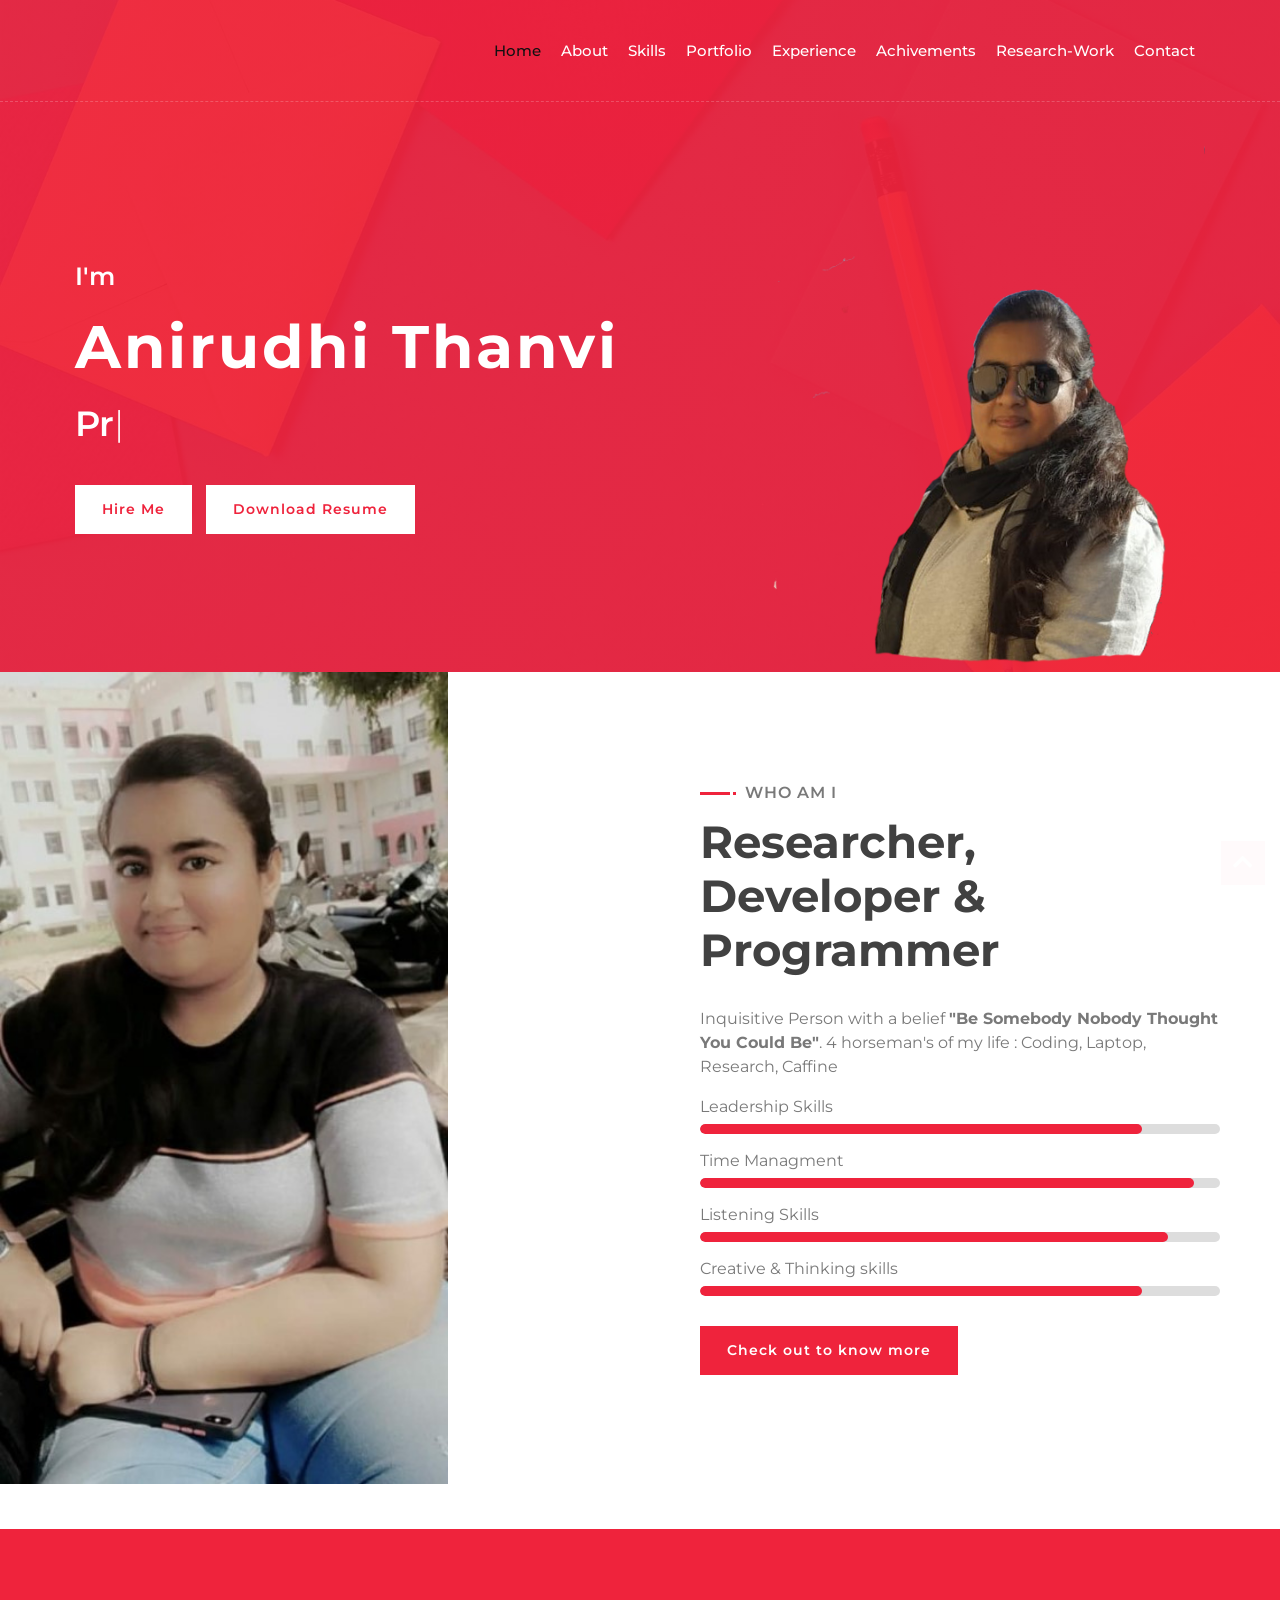
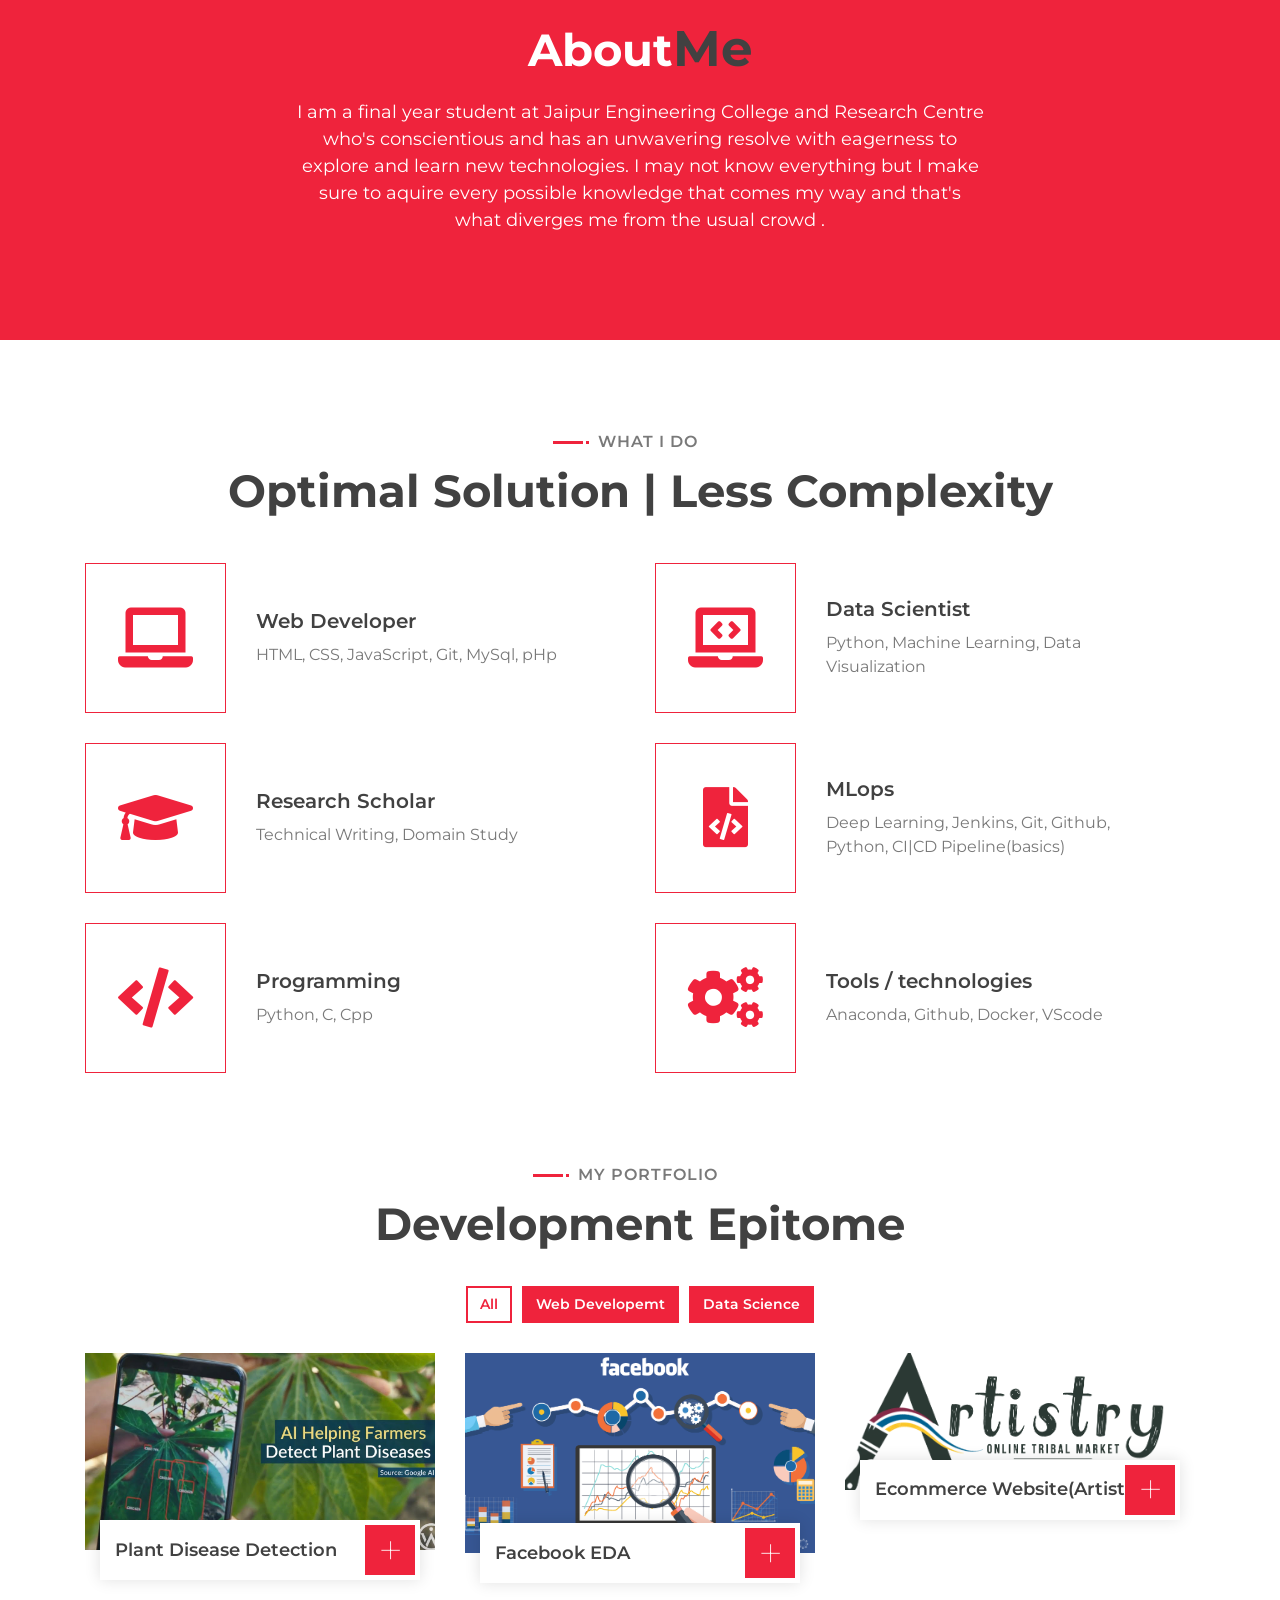
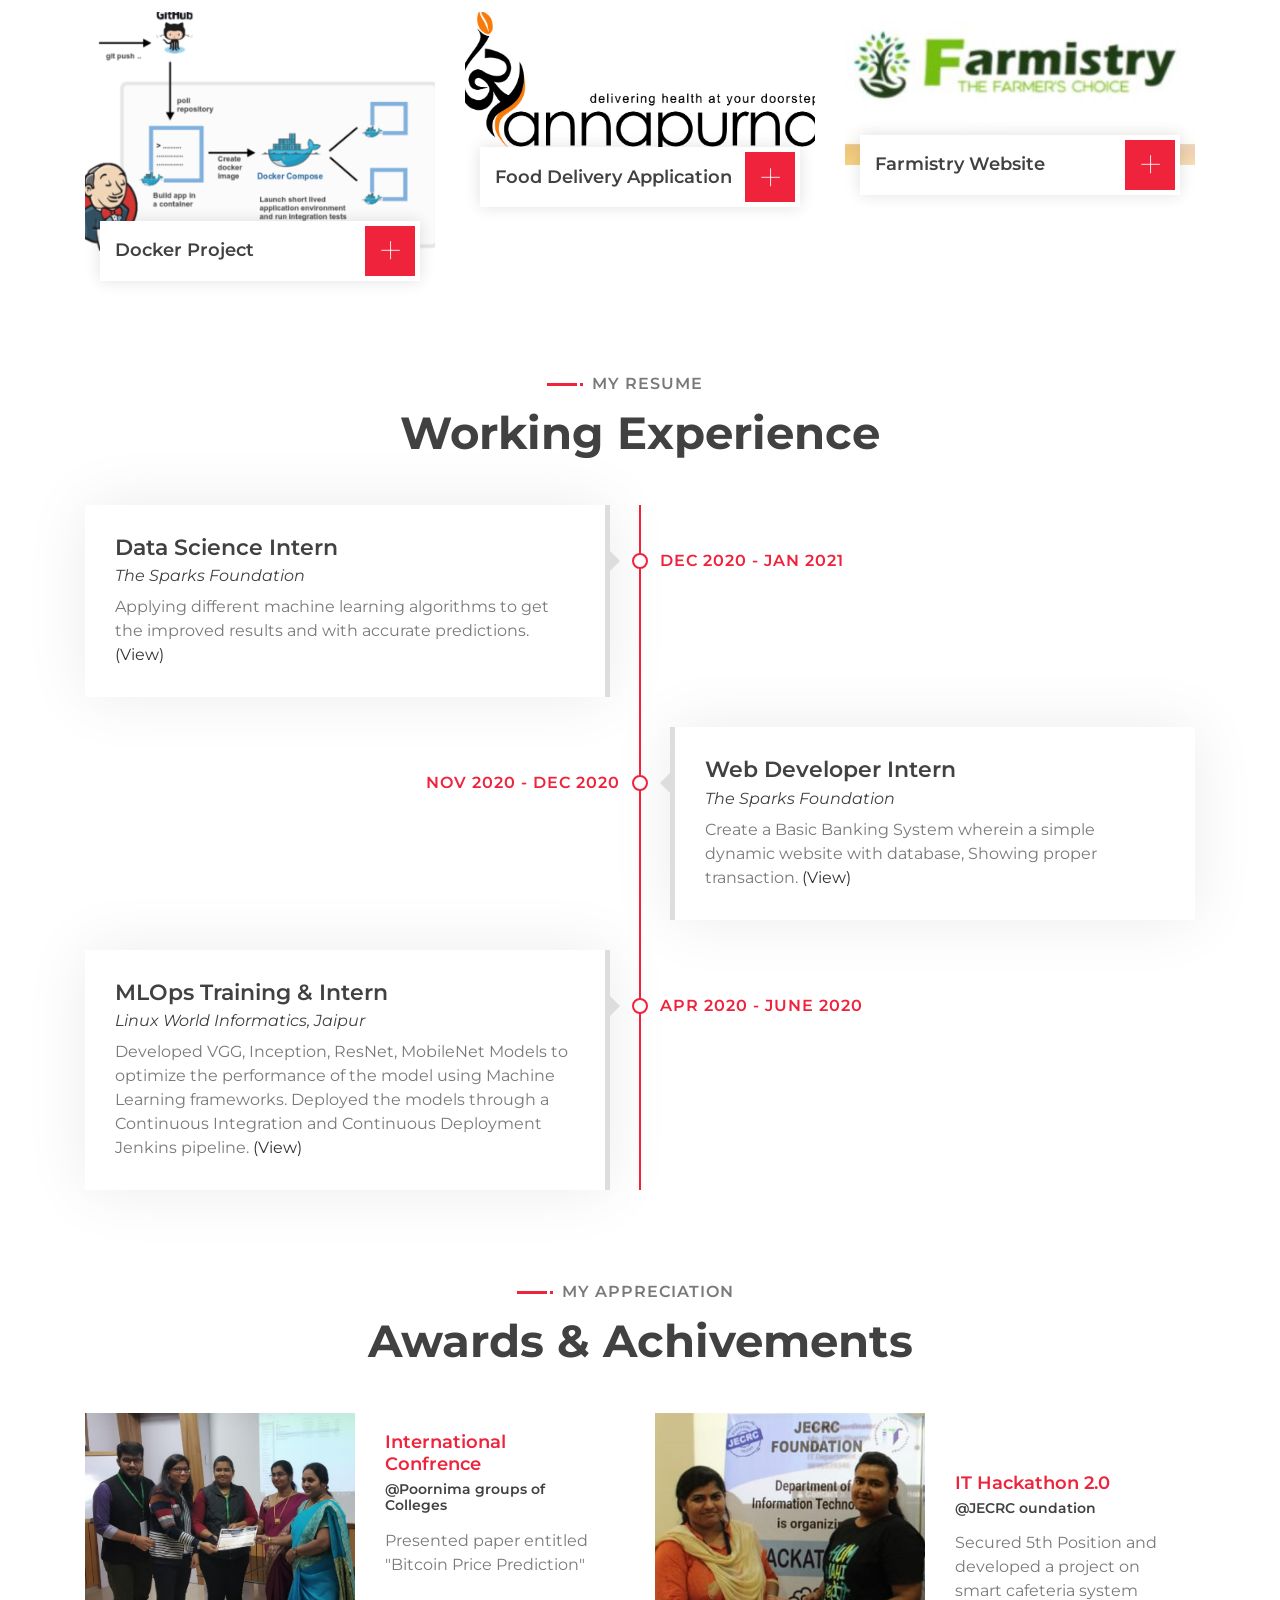
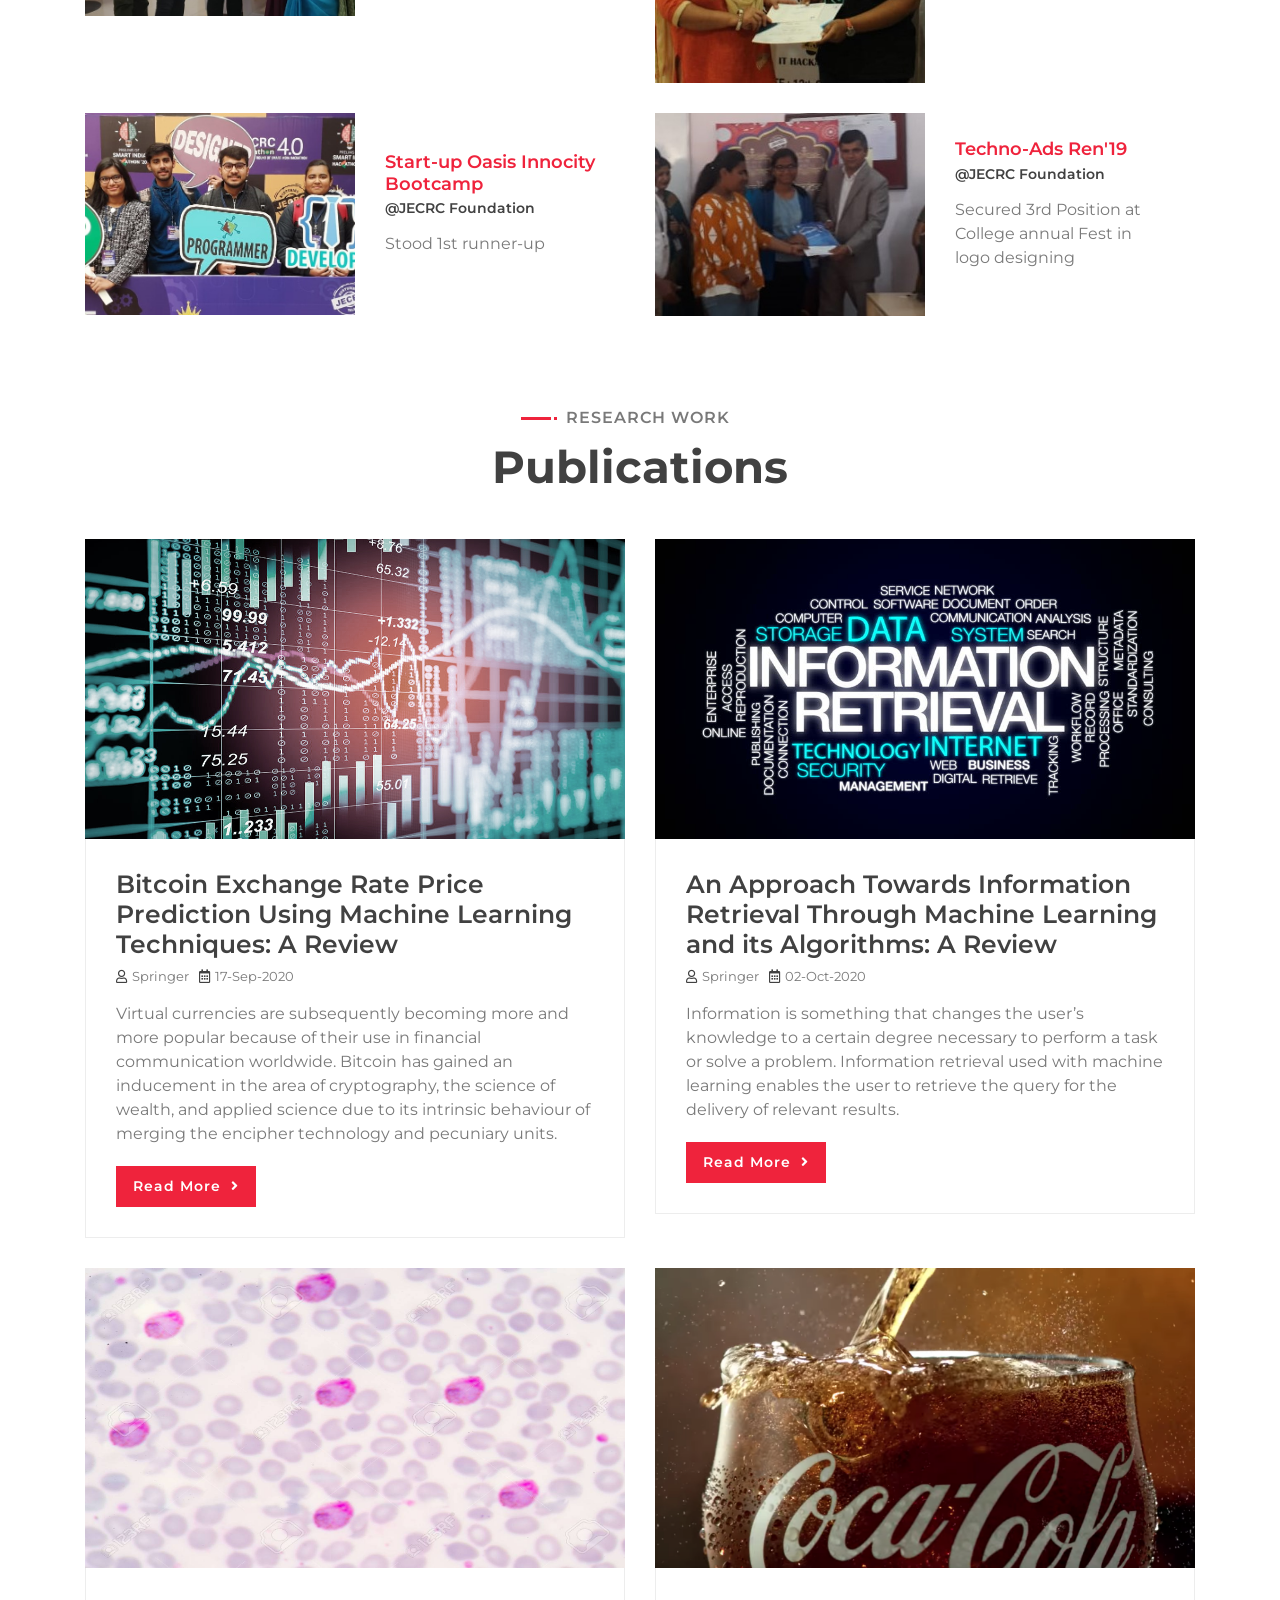
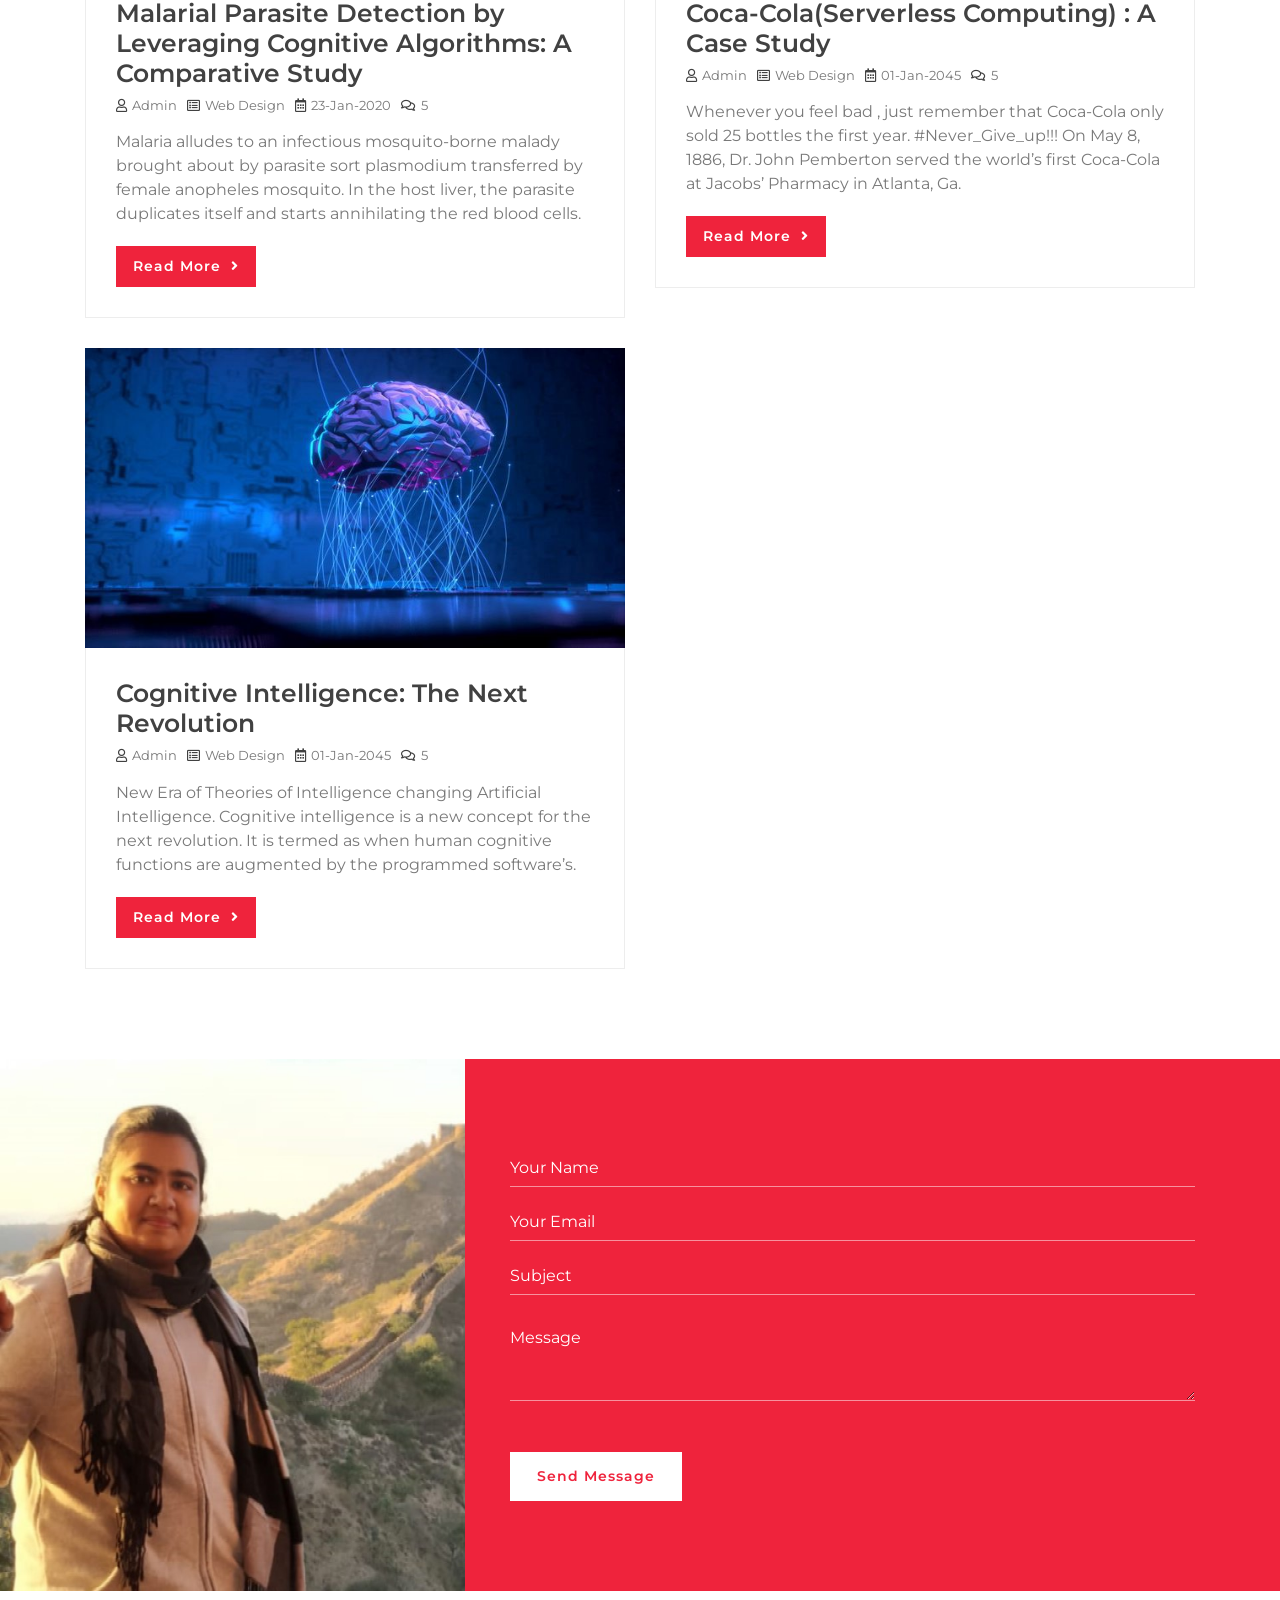
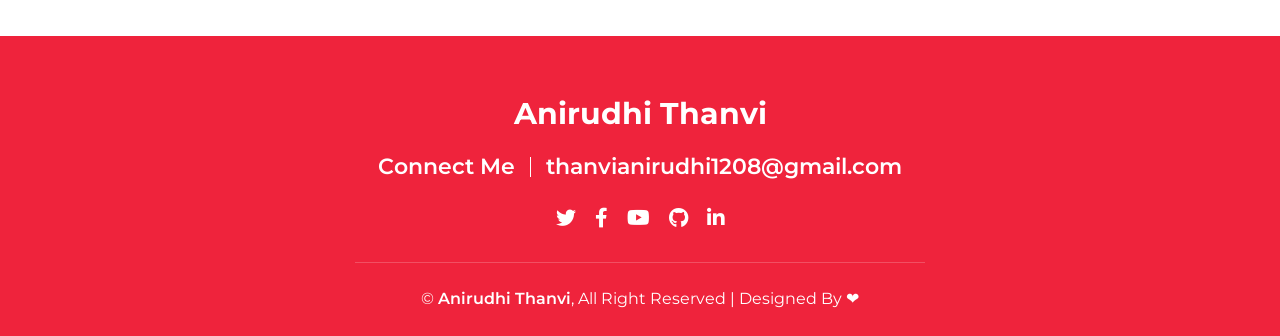
==== commit ee4806b7: "initial" ====
--- a/index.html
+++ b/index.html
@@ -62,8 +62,8 @@
                                 <div class="typed-text">Researcher, Programmer, Web Designer, Front End Developer, Data Scientist</div>
                             </div>
                             <div class="hero-btn">
-                                <a class="btn" href="">Hire Me</a>
-                                <a class="btn" href="">Contact Me</a>
+                                <a class="btn" href="#contact">Hire Me</a>
+                                <a class="btn" href="https://drive.google.com/file/d/1pEp2eZxZybRhoH1GReg2Y3hESXrLmCiP/view?usp=sharing">Download Resume</a>
                             </div>
                         </div>
                     </div>
@@ -125,7 +125,7 @@
                                     <div class="progress-bar" role="progressbar" aria-valuenow="85" aria-valuemin="0" aria-valuemax="100"></div>
                                 </div>
                             </div>
-                            <a class="btn" href="">Check out to know more</a>
+                            <a class="btn" href="https://www.linkedin.com/in/anirudhithanvi/">Check out to know more</a>
                         </div>
                     </div>
                 </div>
@@ -414,12 +414,6 @@
                                 <p>
                                     Presented paper entitled "Bitcoin Price Prediction"
                                 </p>
-                                <div class="team-social">
-                                    <a class="btn" href=""><i class="fab fa-twitter"></i></a>
-                                    <a class="btn" href=""><i class="fab fa-facebook-f"></i></a>
-                                    <a class="btn" href=""><i class="fab fa-linkedin-in"></i></a>
-                                    <a class="btn" href=""><i class="fab fa-instagram"></i></a>
-                                </div>
                             </div>
                         </div>
                     </div>
@@ -434,12 +428,6 @@
                                 <p>
                                     Secured 5th Position and developed a project on smart cafeteria system
                                 </p>
-                                <div class="team-social">
-                                    <a class="btn" href=""><i class="fab fa-twitter"></i></a>
-                                    <a class="btn" href=""><i class="fab fa-facebook-f"></i></a>
-                                    <a class="btn" href=""><i class="fab fa-linkedin-in"></i></a>
-                                    <a class="btn" href=""><i class="fab fa-instagram"></i></a>
-                                </div>
                             </div>
                         </div>
                     </div>
@@ -454,12 +442,6 @@
                                 <p>
                                     Stood 1st runner-up
                                 </p>
-                                <div class="team-social">
-                                    <a class="btn" href=""><i class="fab fa-twitter"></i></a>
-                                    <a class="btn" href=""><i class="fab fa-facebook-f"></i></a>
-                                    <a class="btn" href=""><i class="fab fa-linkedin-in"></i></a>
-                                    <a class="btn" href=""><i class="fab fa-instagram"></i></a>
-                                </div>
                             </div>
                         </div>
                     </div>
@@ -474,12 +456,6 @@
                                 <p>
                                     Secured 3rd Position at College annual Fest in logo designing
                                 </p>
-                                <div class="team-social">
-                                    <a class="btn" href=""><i class="fab fa-twitter"></i></a>
-                                    <a class="btn" href=""><i class="fab fa-facebook-f"></i></a>
-                                    <a class="btn" href=""><i class="fab fa-linkedin-in"></i></a>
-                                    <a class="btn" href=""><i class="fab fa-instagram"></i></a>
-                                </div>
                             </div>
                         </div>
                     </div>
@@ -512,7 +488,7 @@
                                 <p>
                                     Virtual currencies are subsequently becoming more and more popular because of their use in financial communication worldwide. Bitcoin has gained an inducement in the area of cryptography, the science of wealth, and applied science due to its intrinsic behaviour of merging the encipher technology and pecuniary units. 
                                 </p>
-                                <a class="btn" href="">Read More <i class="fa fa-angle-right"></i></a>
+                                <a class="btn" href="https://link.springer.com/chapter/10.1007/978-981-15-4936-6_69">Read More <i class="fa fa-angle-right"></i></a>
                             </div>
                         </div>
                     </div>
@@ -532,7 +508,7 @@
                                 <p>
                                     Information is something that changes the user’s knowledge to a certain degree necessary to perform a task or solve a problem. Information retrieval used with machine learning enables the user to retrieve the query for the delivery of relevant results. 
                                 </p>
-                                <a class="btn" href="">Read More <i class="fa fa-angle-right"></i></a>
+                                <a class="btn" href="https://link.springer.com/chapter/10.1007%2F978-981-15-6014-9_77">Read More <i class="fa fa-angle-right"></i></a>
                             </div>
                         </div>
                     </div>
@@ -553,7 +529,7 @@
                                 <p>
                                     Malaria alludes to an infectious mosquito-borne malady brought about by parasite sort plasmodium transferred by female anopheles mosquito. In the host liver, the parasite duplicates itself and starts annihilating the red blood cells.
                                 </p>
-                                <a class="btn" href="">Read More <i class="fa fa-angle-right"></i></a>
+                                <a class="btn" href="https://link.springer.com/chapter/10.1007/978-981-15-9689-6_78">Read More <i class="fa fa-angle-right"></i></a>
                             </div>
                         </div>
                     </div>
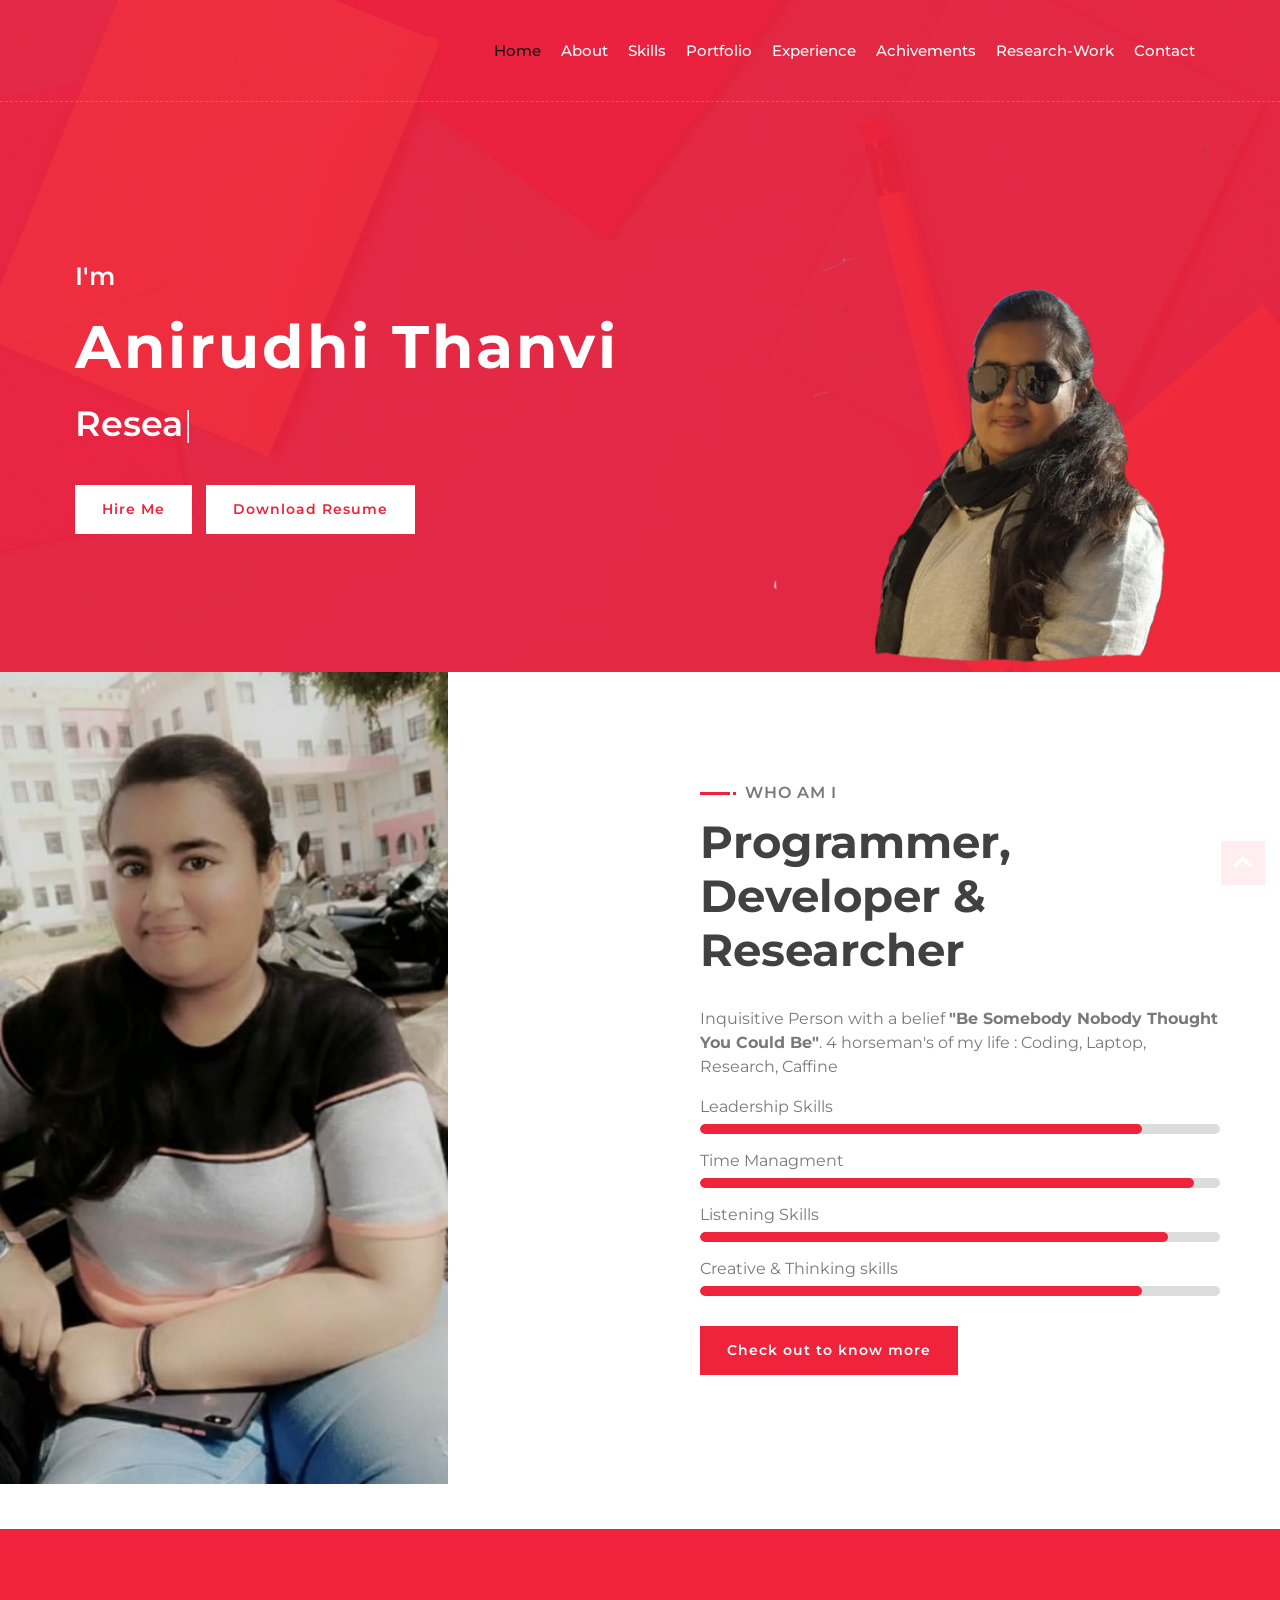
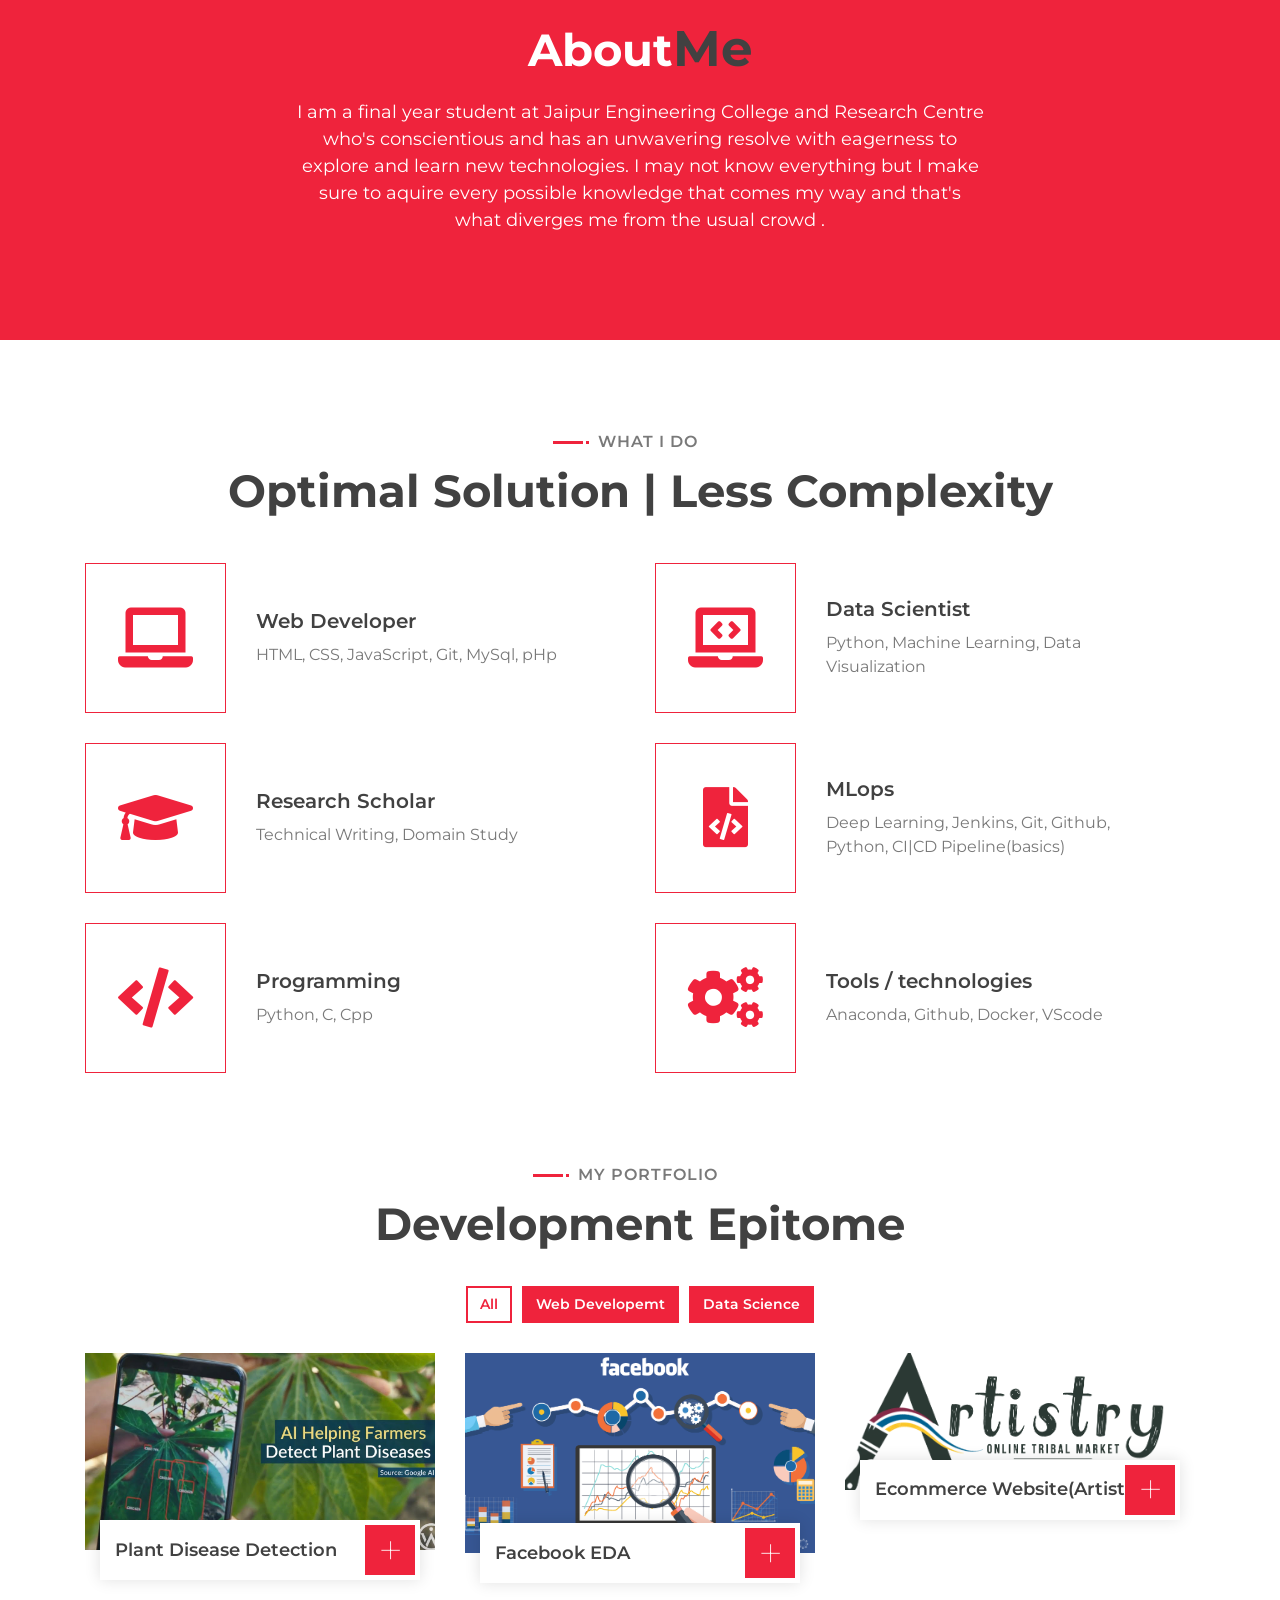
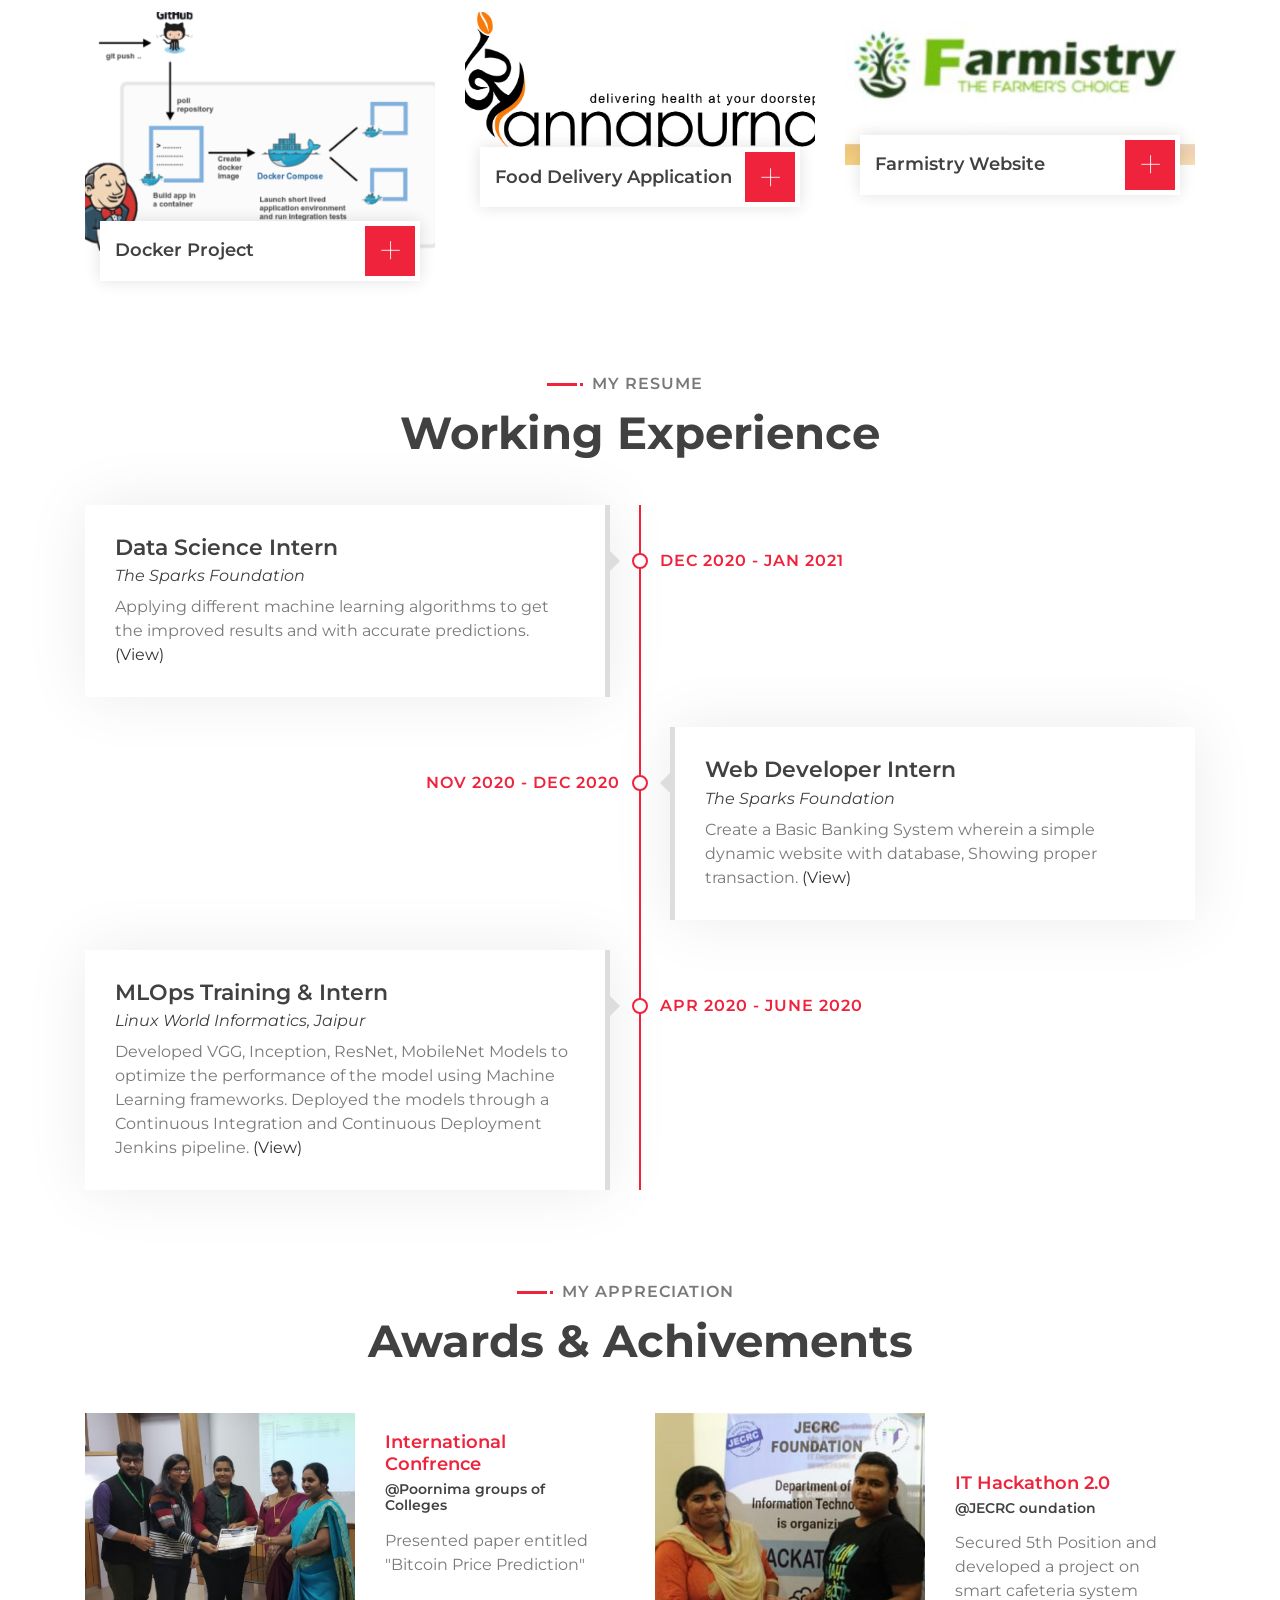
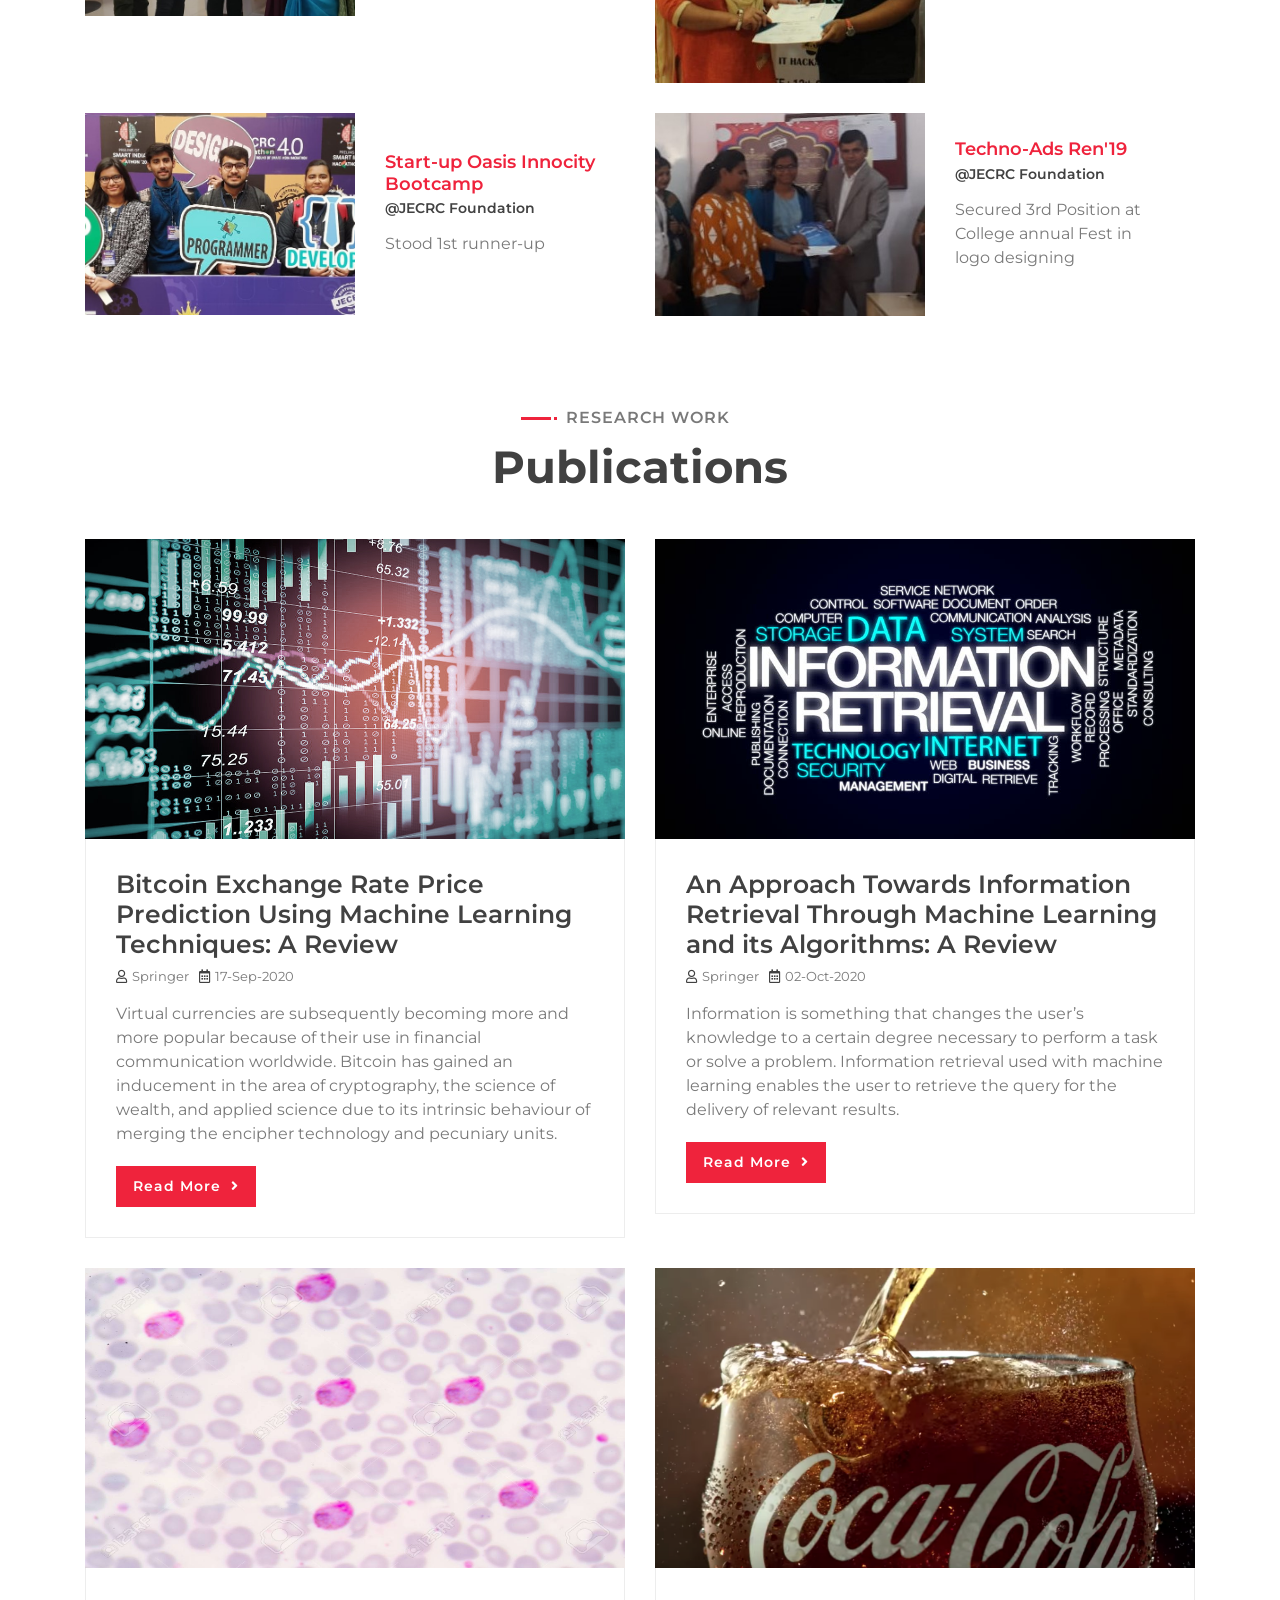
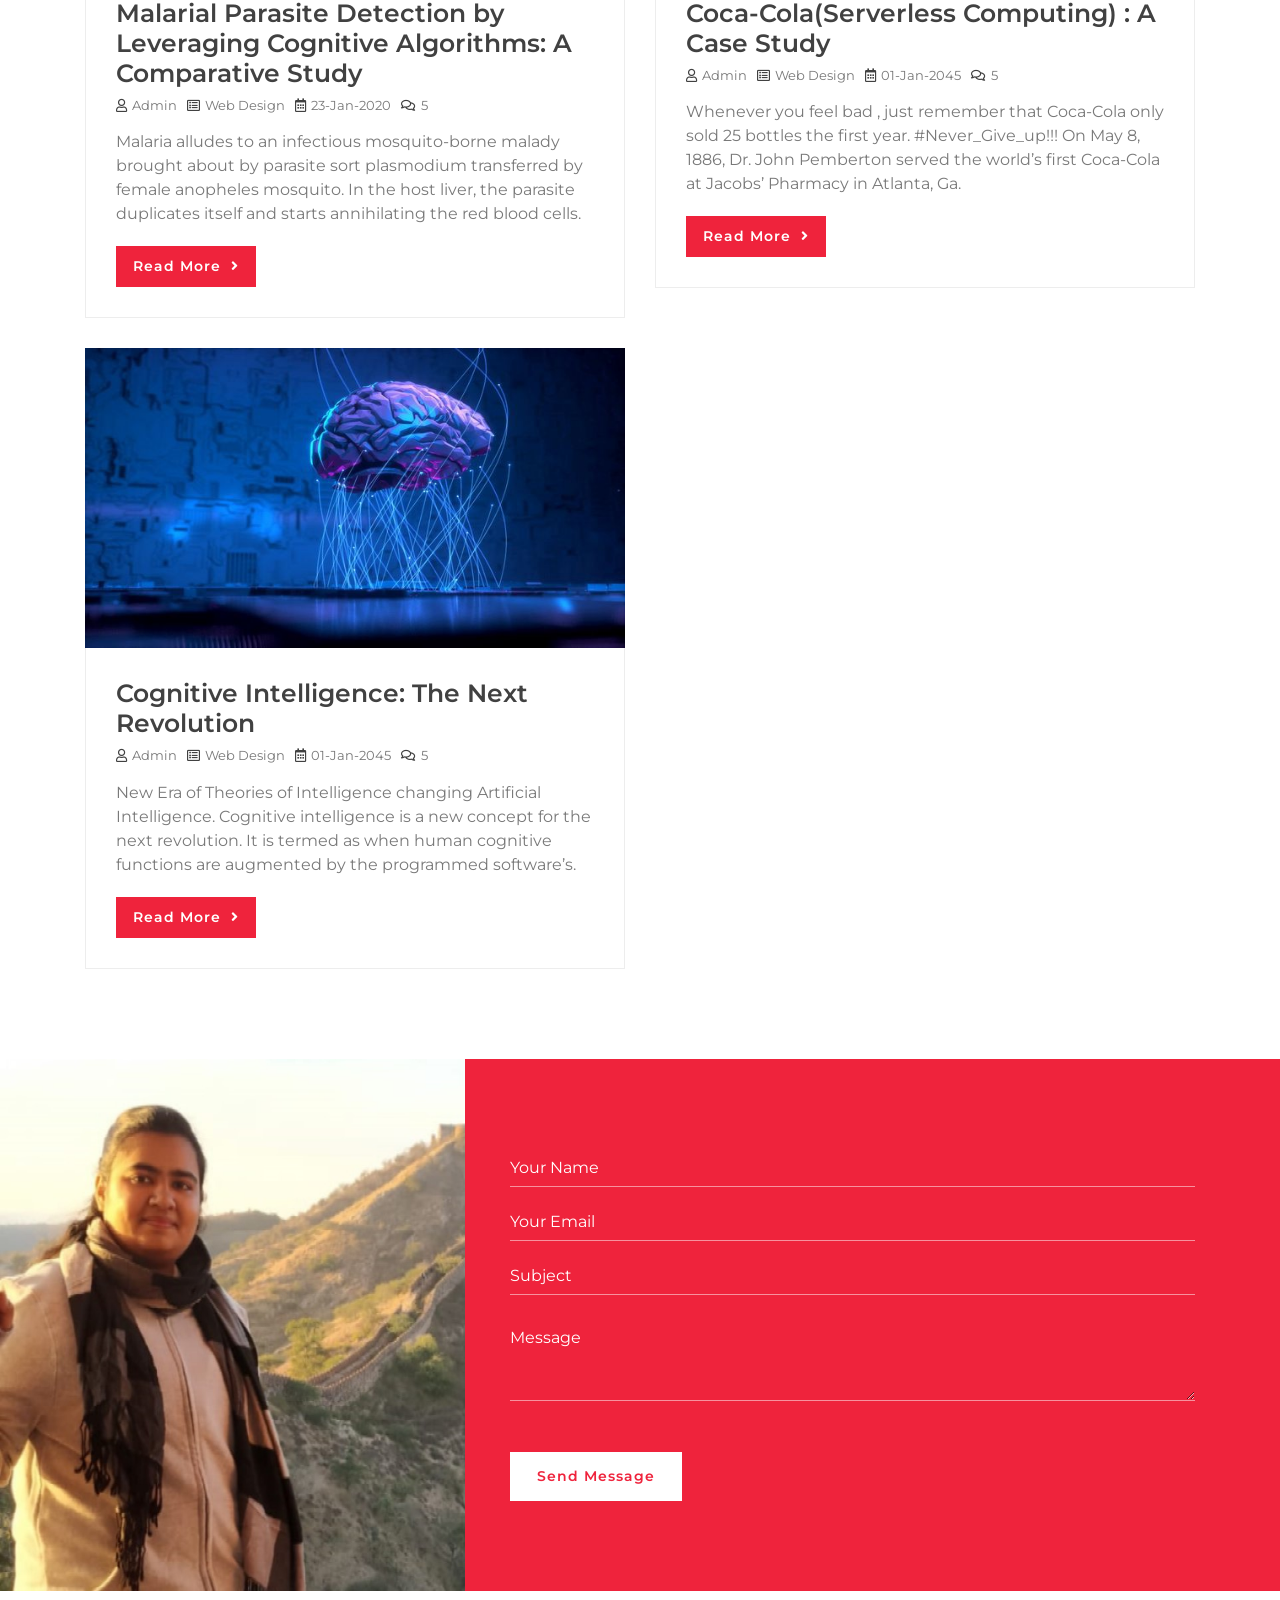
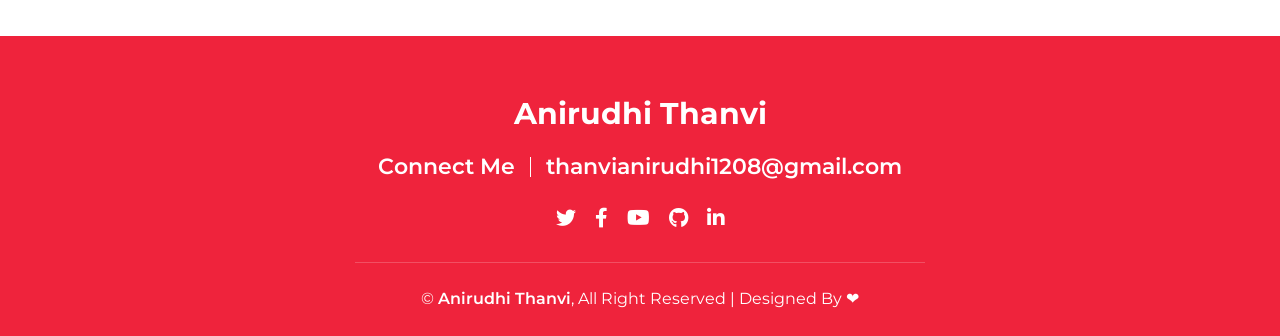
==== commit 0e64a312: "initial" ====
--- a/index.html
+++ b/index.html
@@ -59,7 +59,7 @@
                                 <p>I'm</p>
                                 <h1>Anirudhi Thanvi</h1>
                                 <h2></h2>
-                                <div class="typed-text">Researcher, Programmer, Web Designer, Front End Developer, Data Scientist</div>
+                                <div class="typed-text">Programmer, Researcher, Web Designer, Front End Developer, Data Scientist</div>
                             </div>
                             <div class="hero-btn">
                                 <a class="btn" href="#contact">Hire Me</a>
@@ -91,7 +91,7 @@
                         <div class="about-content">
                             <div class="section-header text-left">
                                 <p>WHO AM I</p>
-                                <h2>Researcher, Developer & Programmer</h2>
+                                <h2>Programmer, Developer & Researcher </h2>
                             </div>
                             <div class="about-text">
                                 <p>
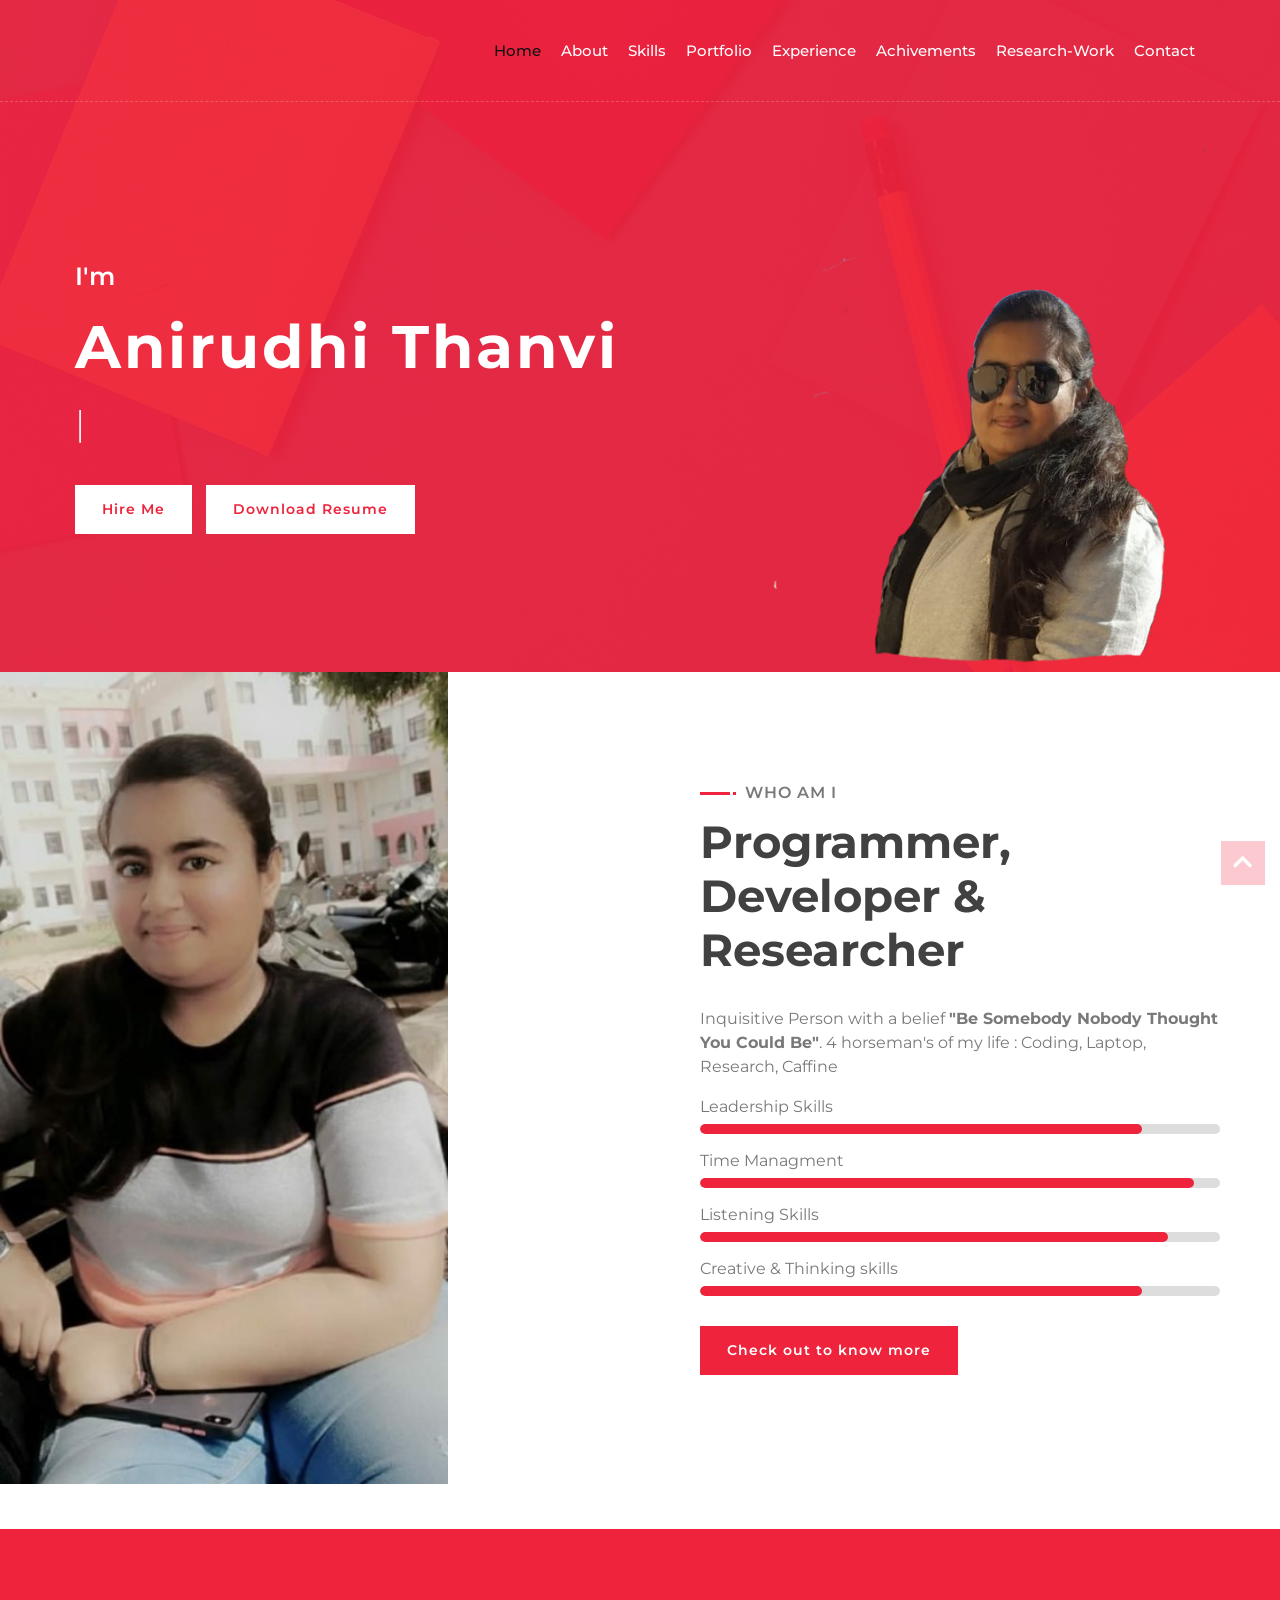
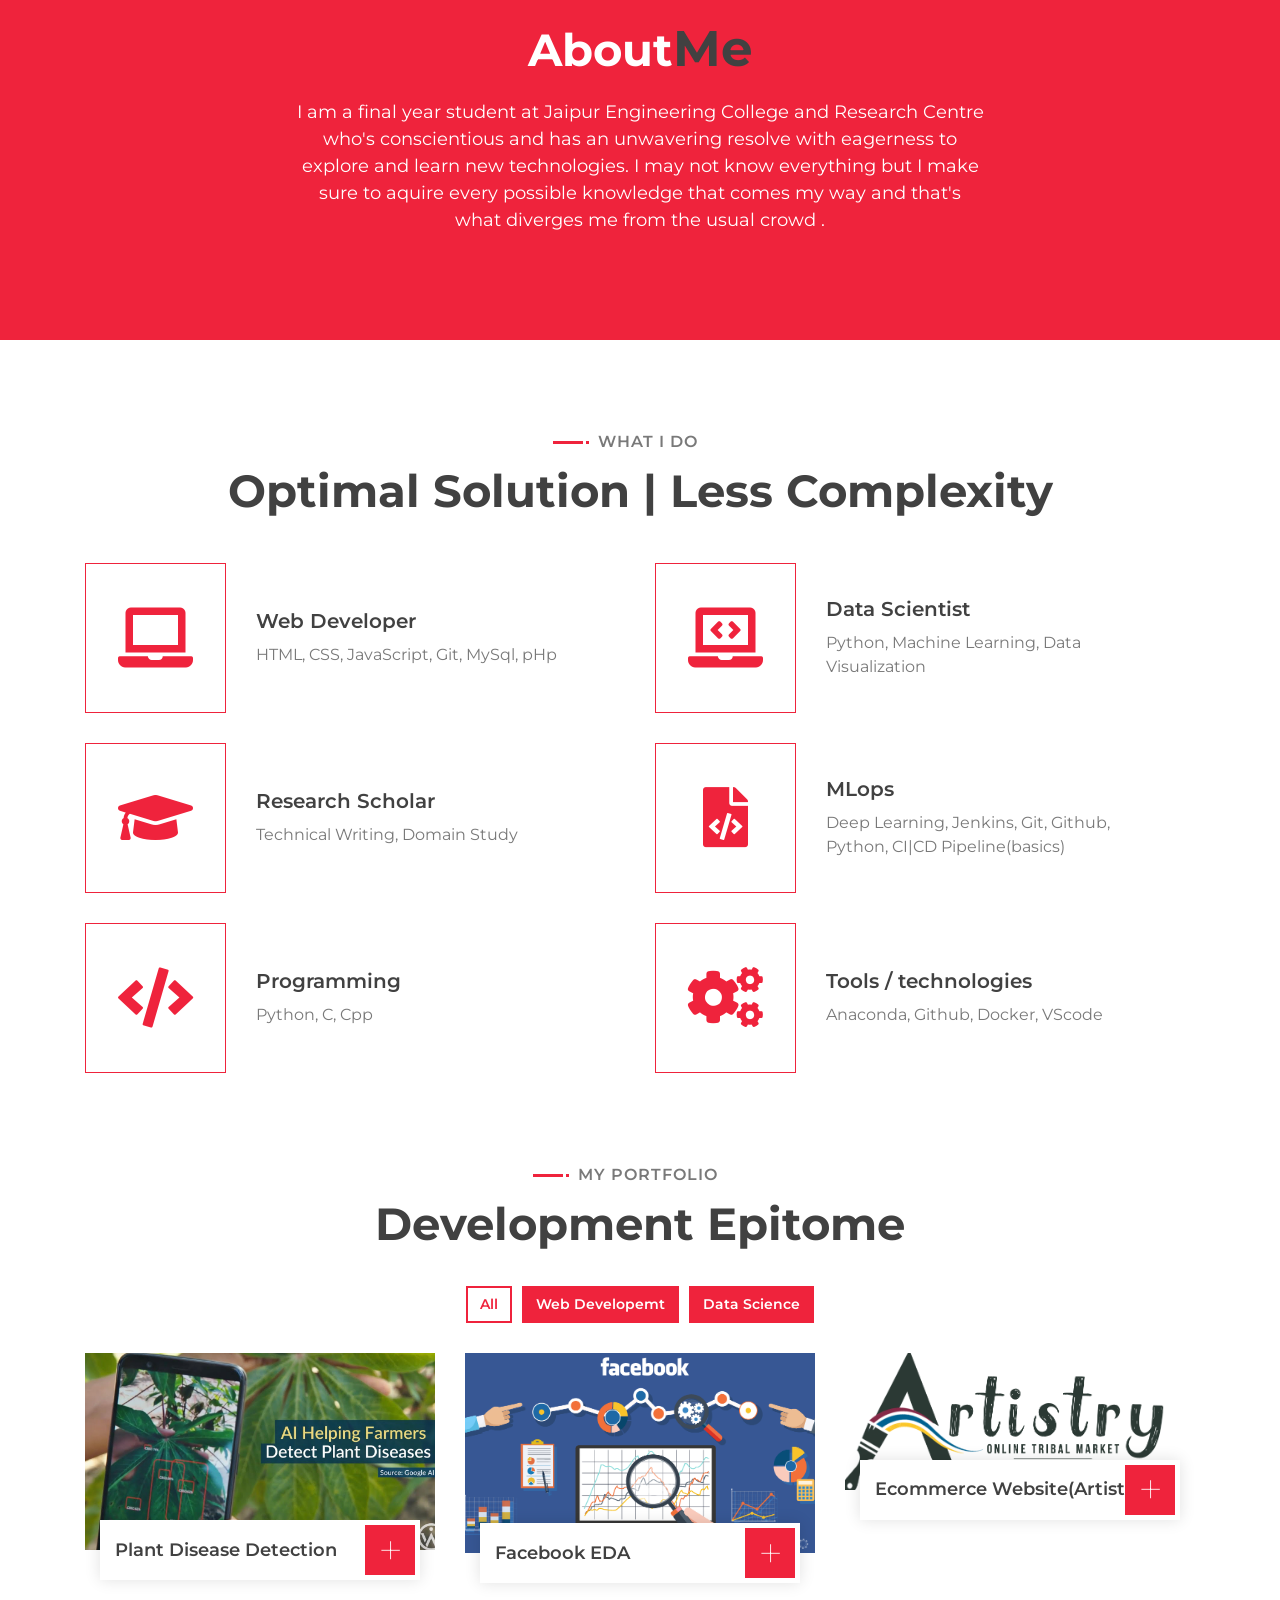
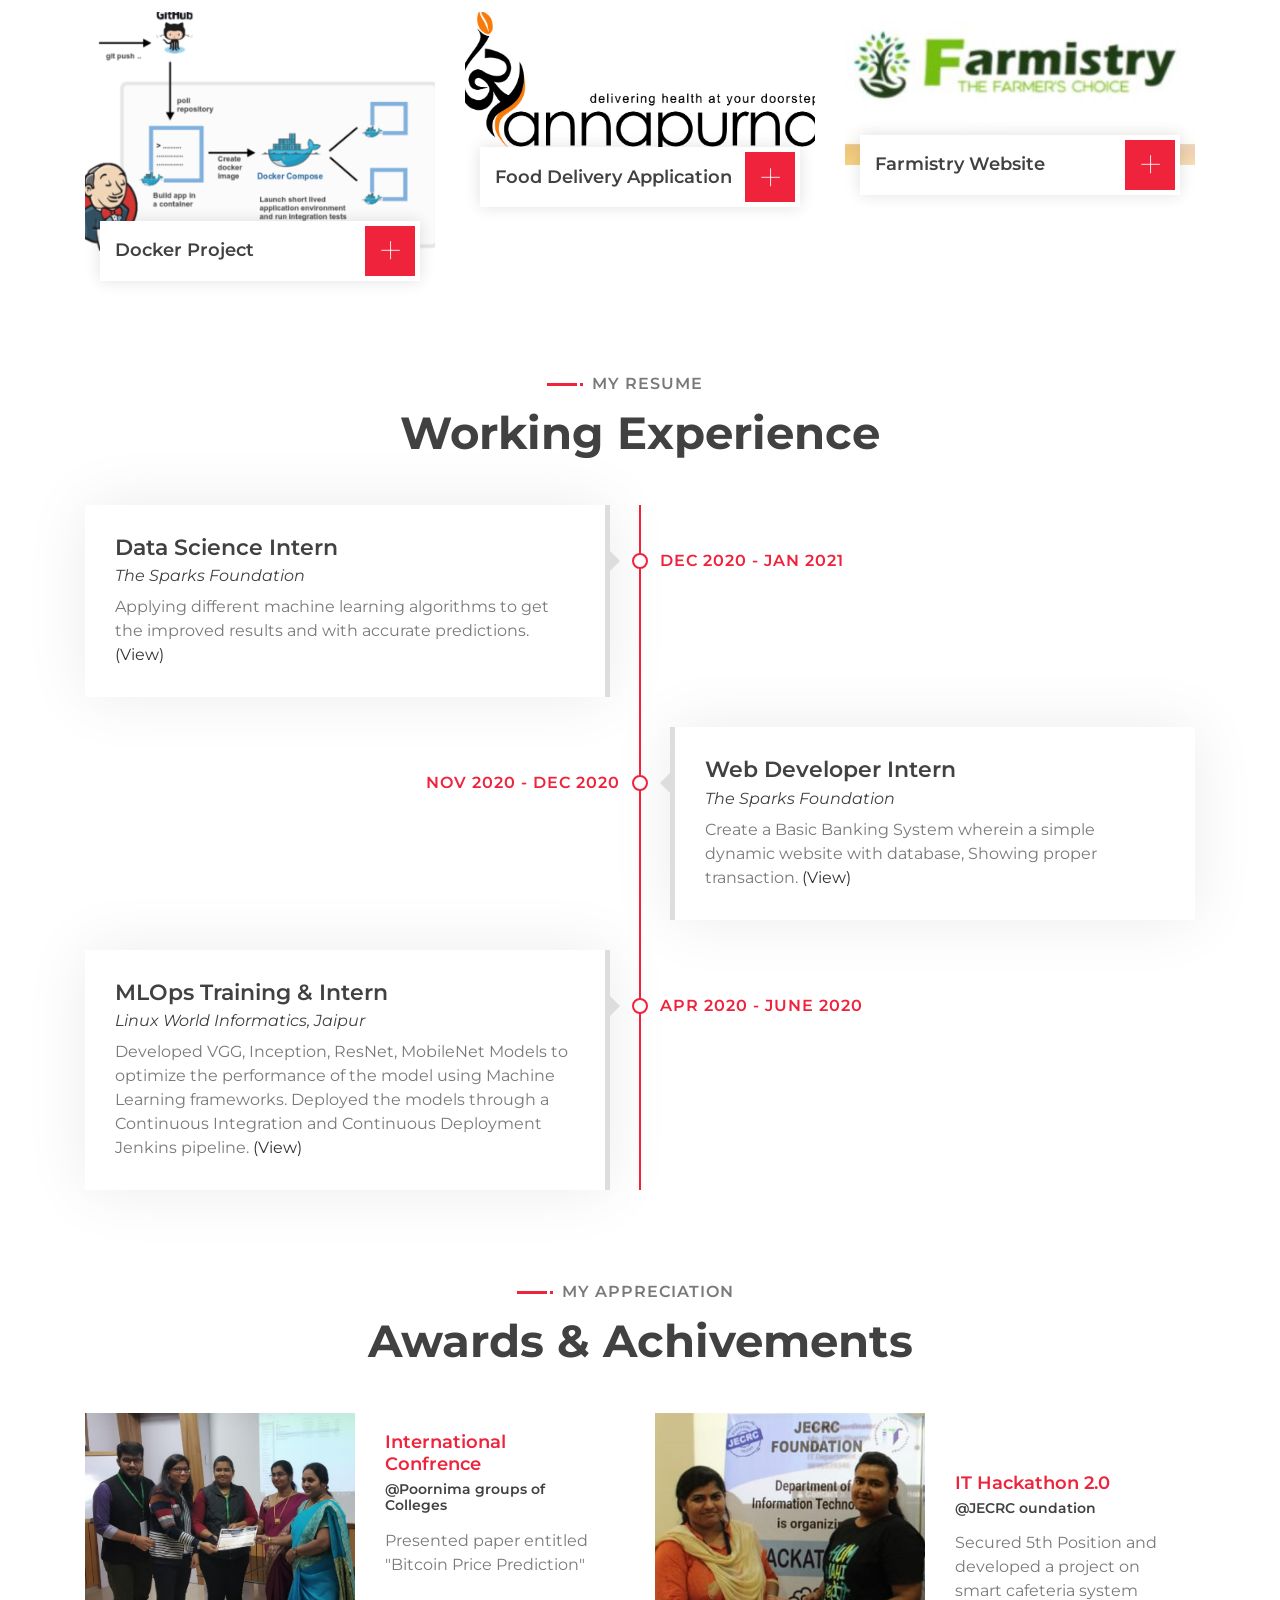
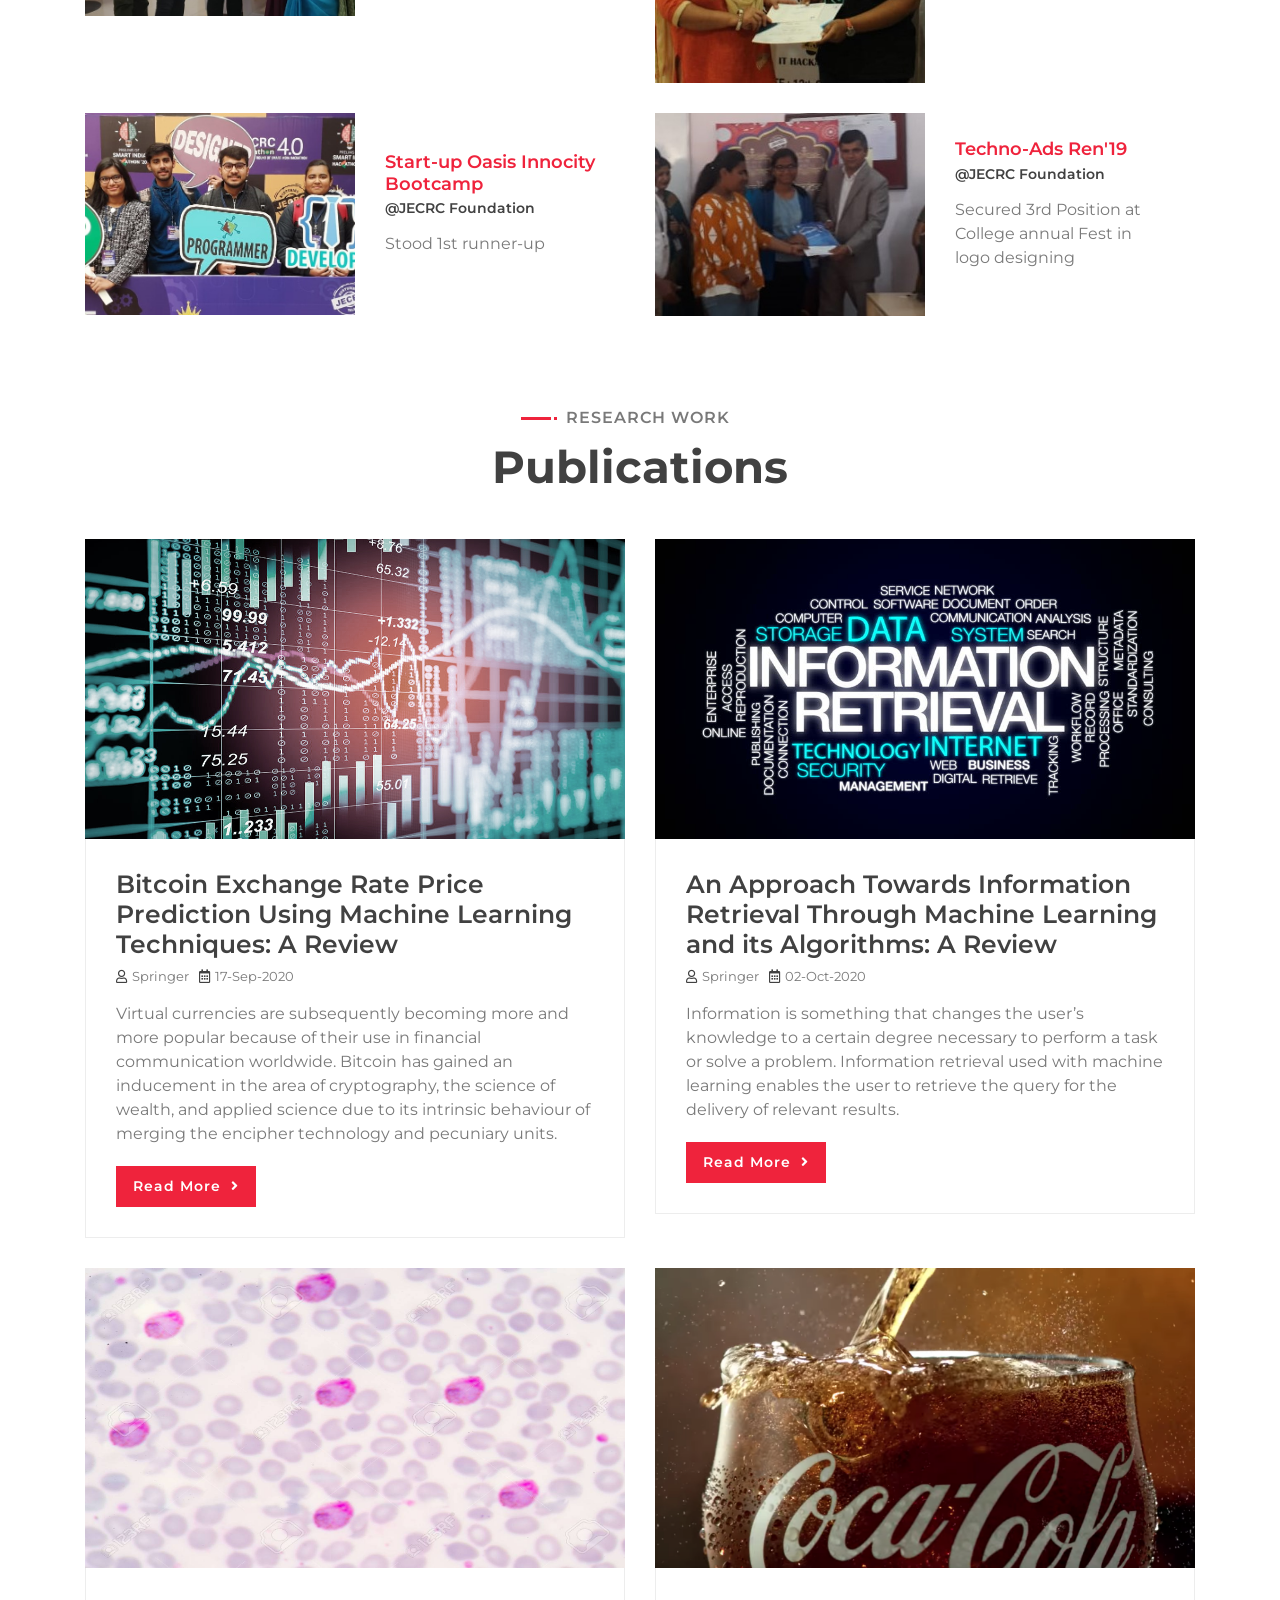
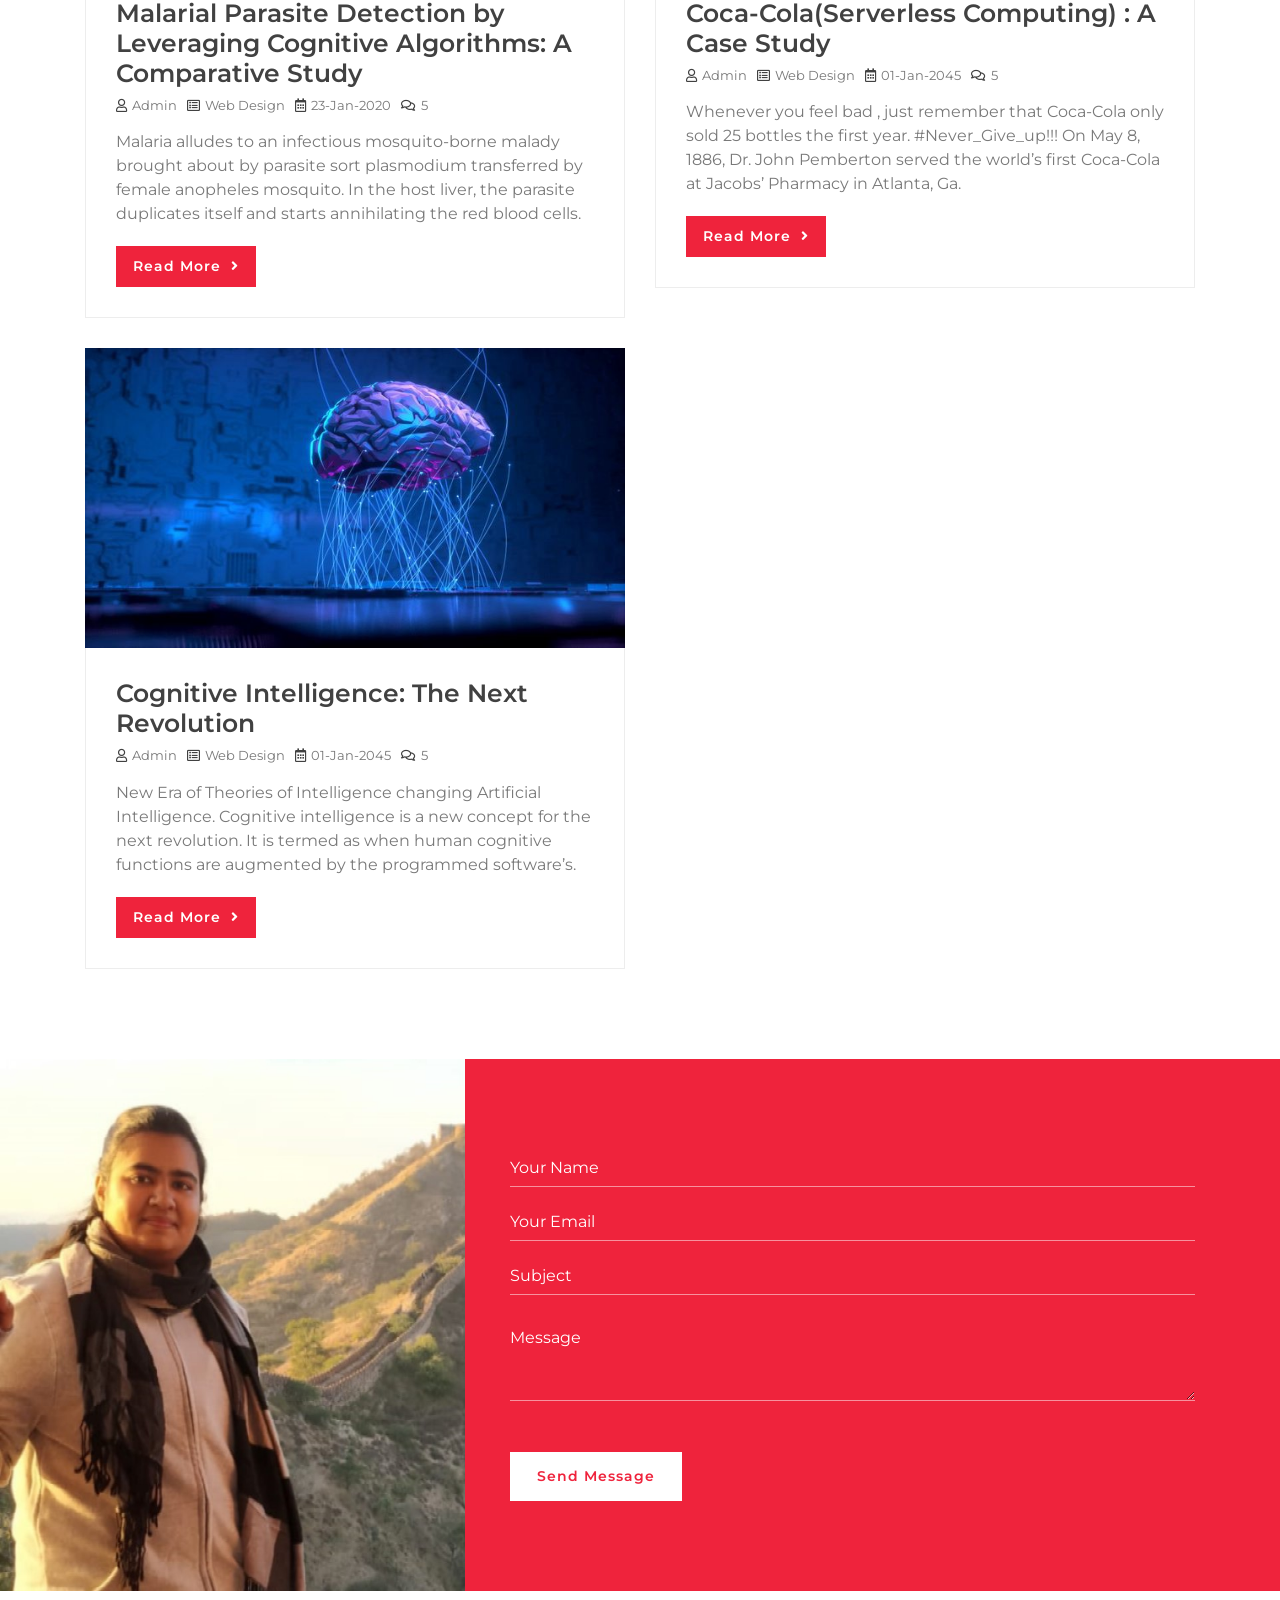
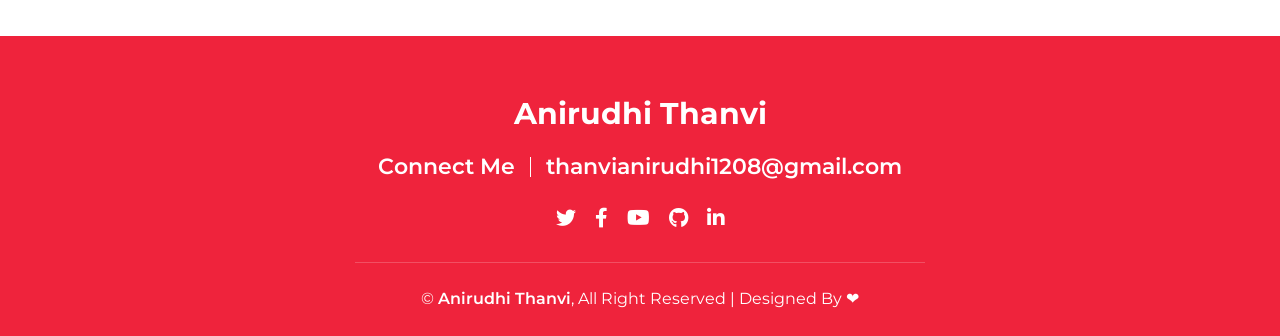
==== commit f167a9d3: "initial" ====
--- a/index.html
+++ b/index.html
@@ -4,8 +4,8 @@
         <meta charset="utf-8">
         <title>Anirudhi Thanvi</title>
         <meta content="width=device-width, initial-scale=1.0" name="viewport">
-        <meta content="Free Website Template" name="keywords">
-        <meta content="Free Website Template" name="description">
+        <meta content="Anirudhi Thanvi" name="keywords">
+        <meta content="Portfolio" name="description">
 
         <!-- Favicon -->
         <link href="img/favicon.ico" rel="icon">
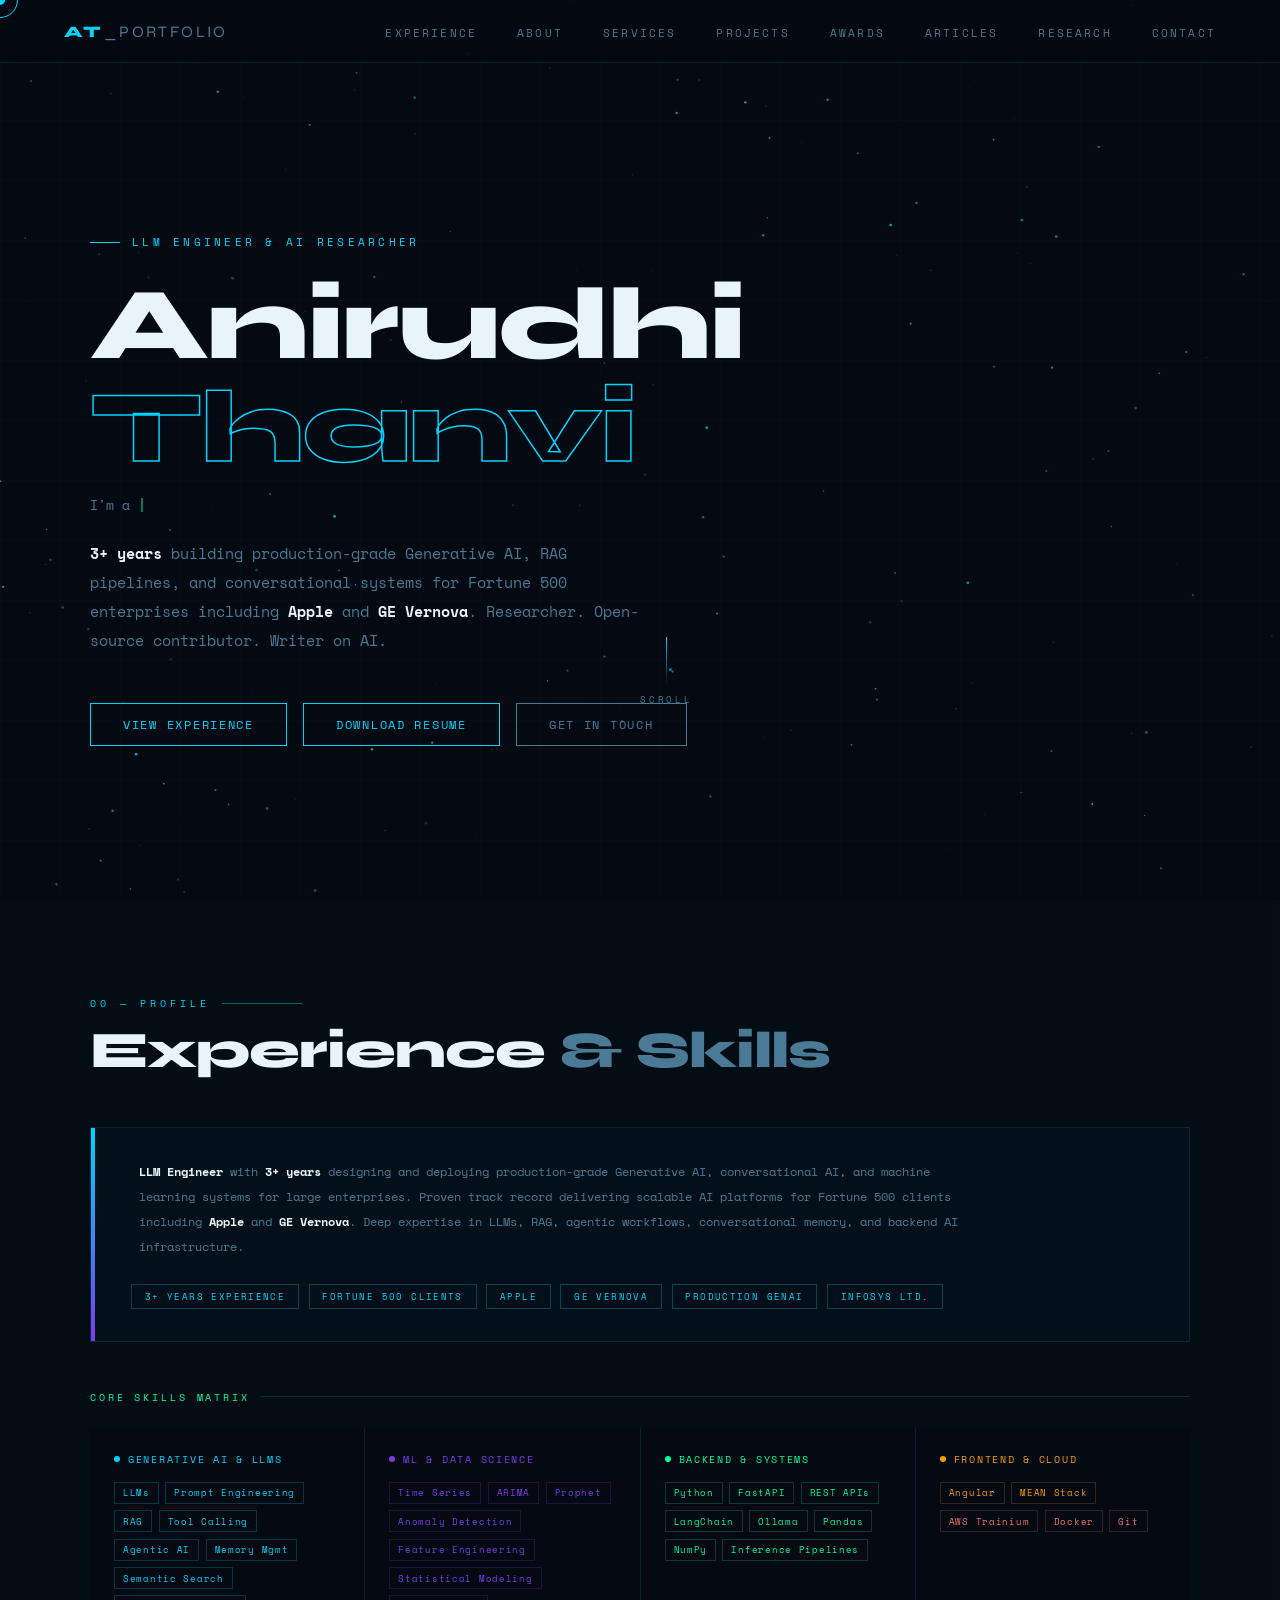
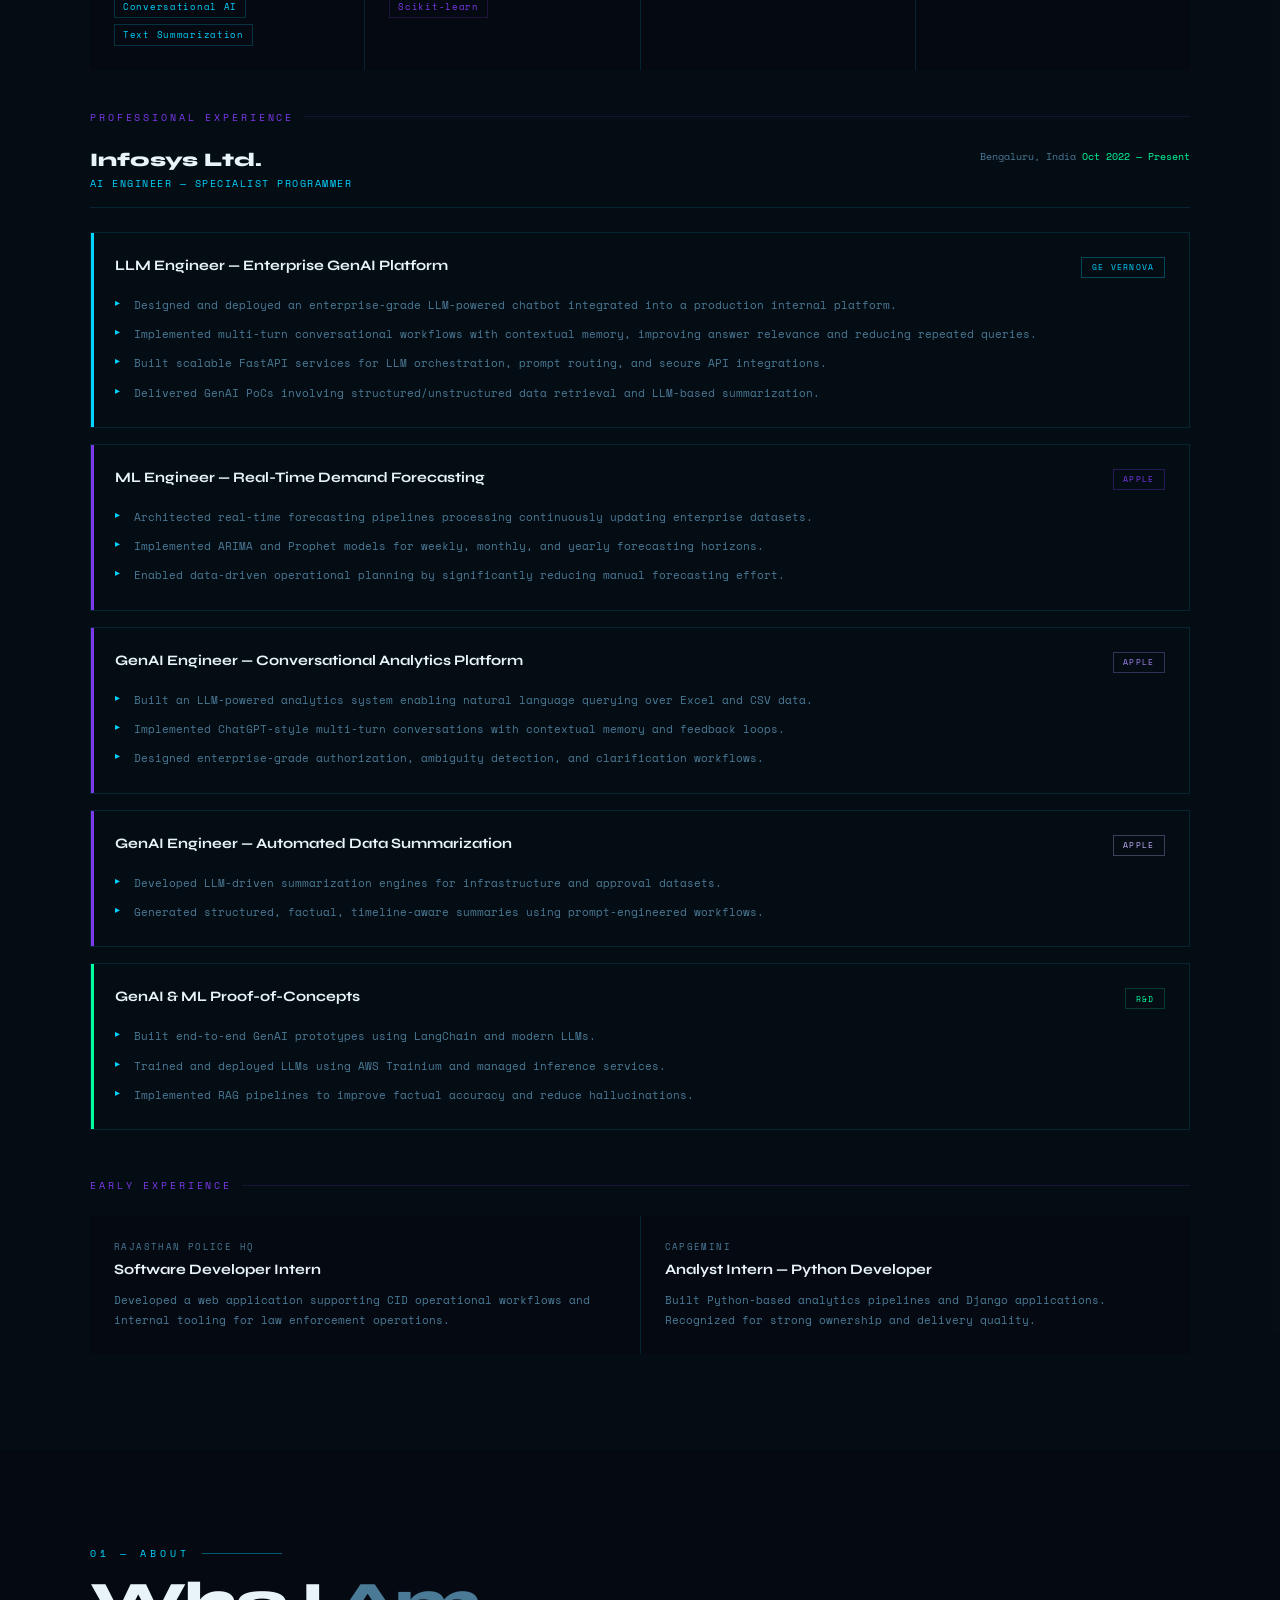
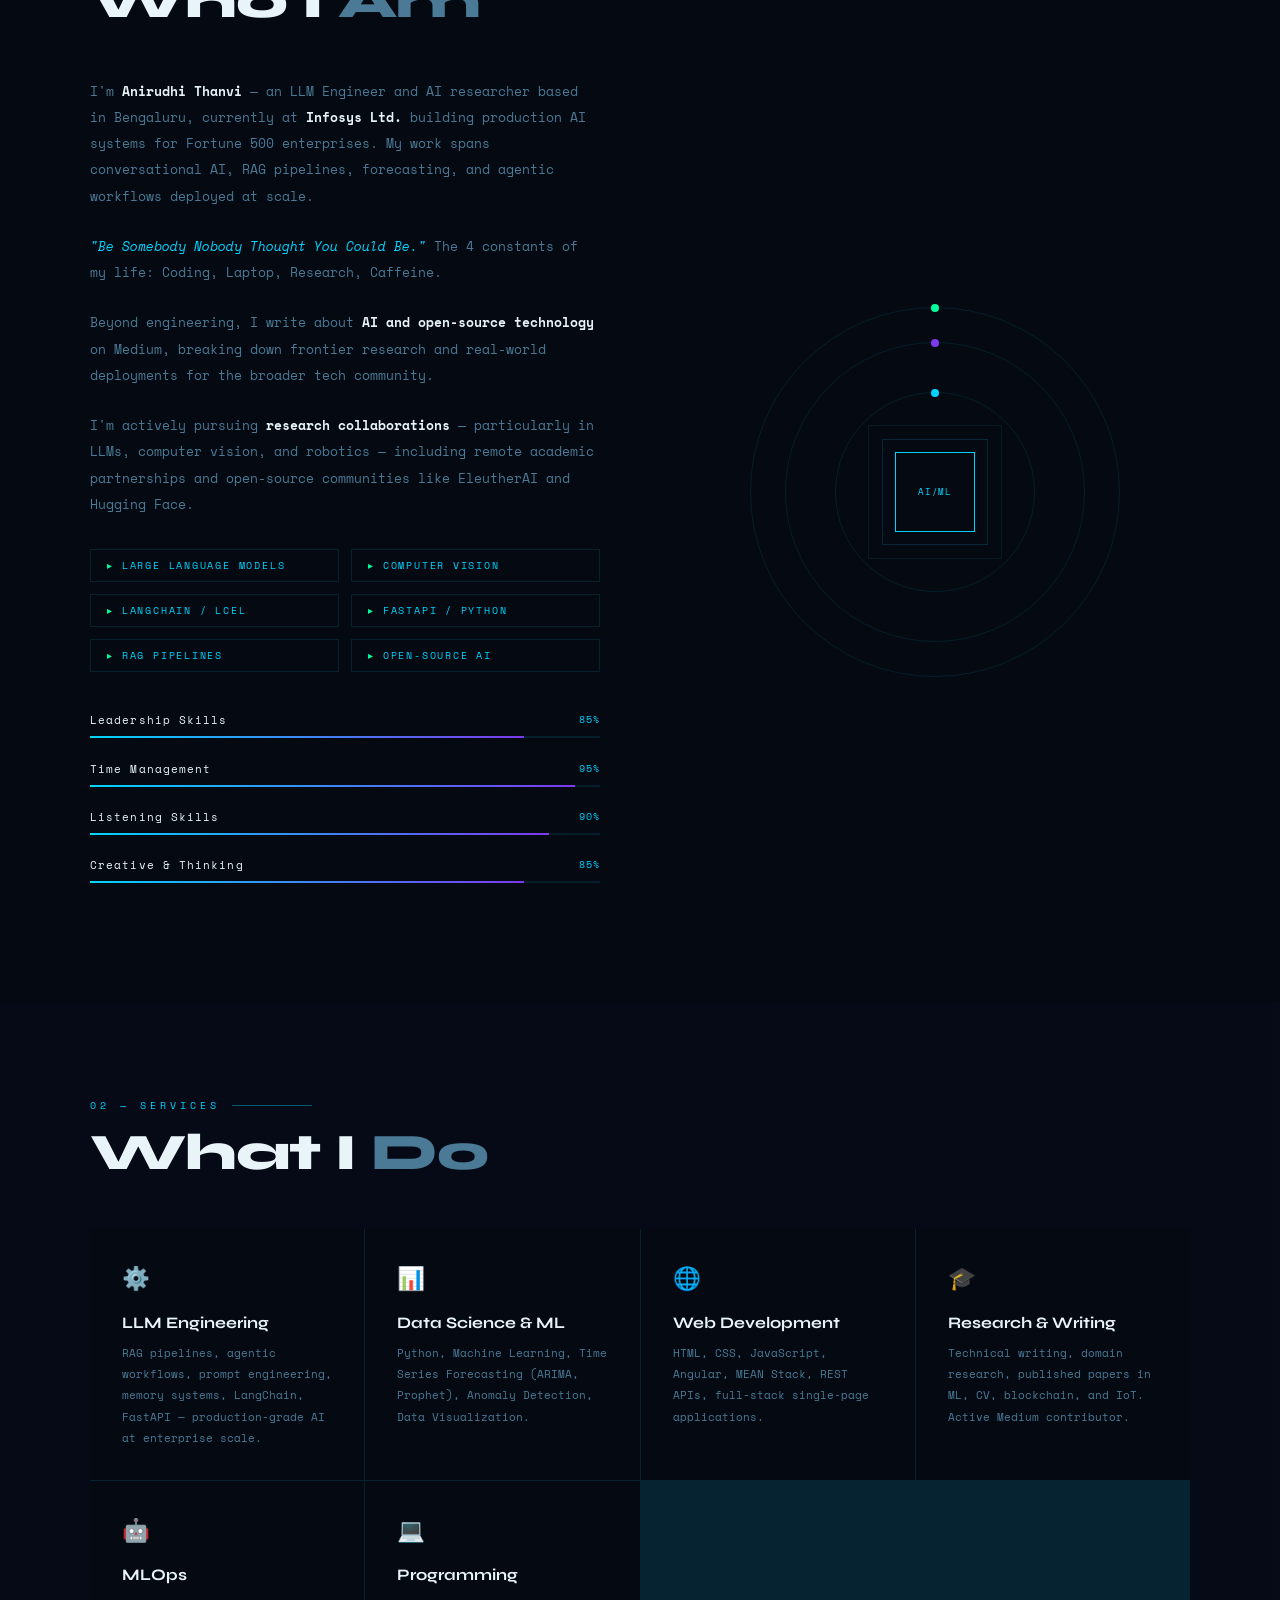
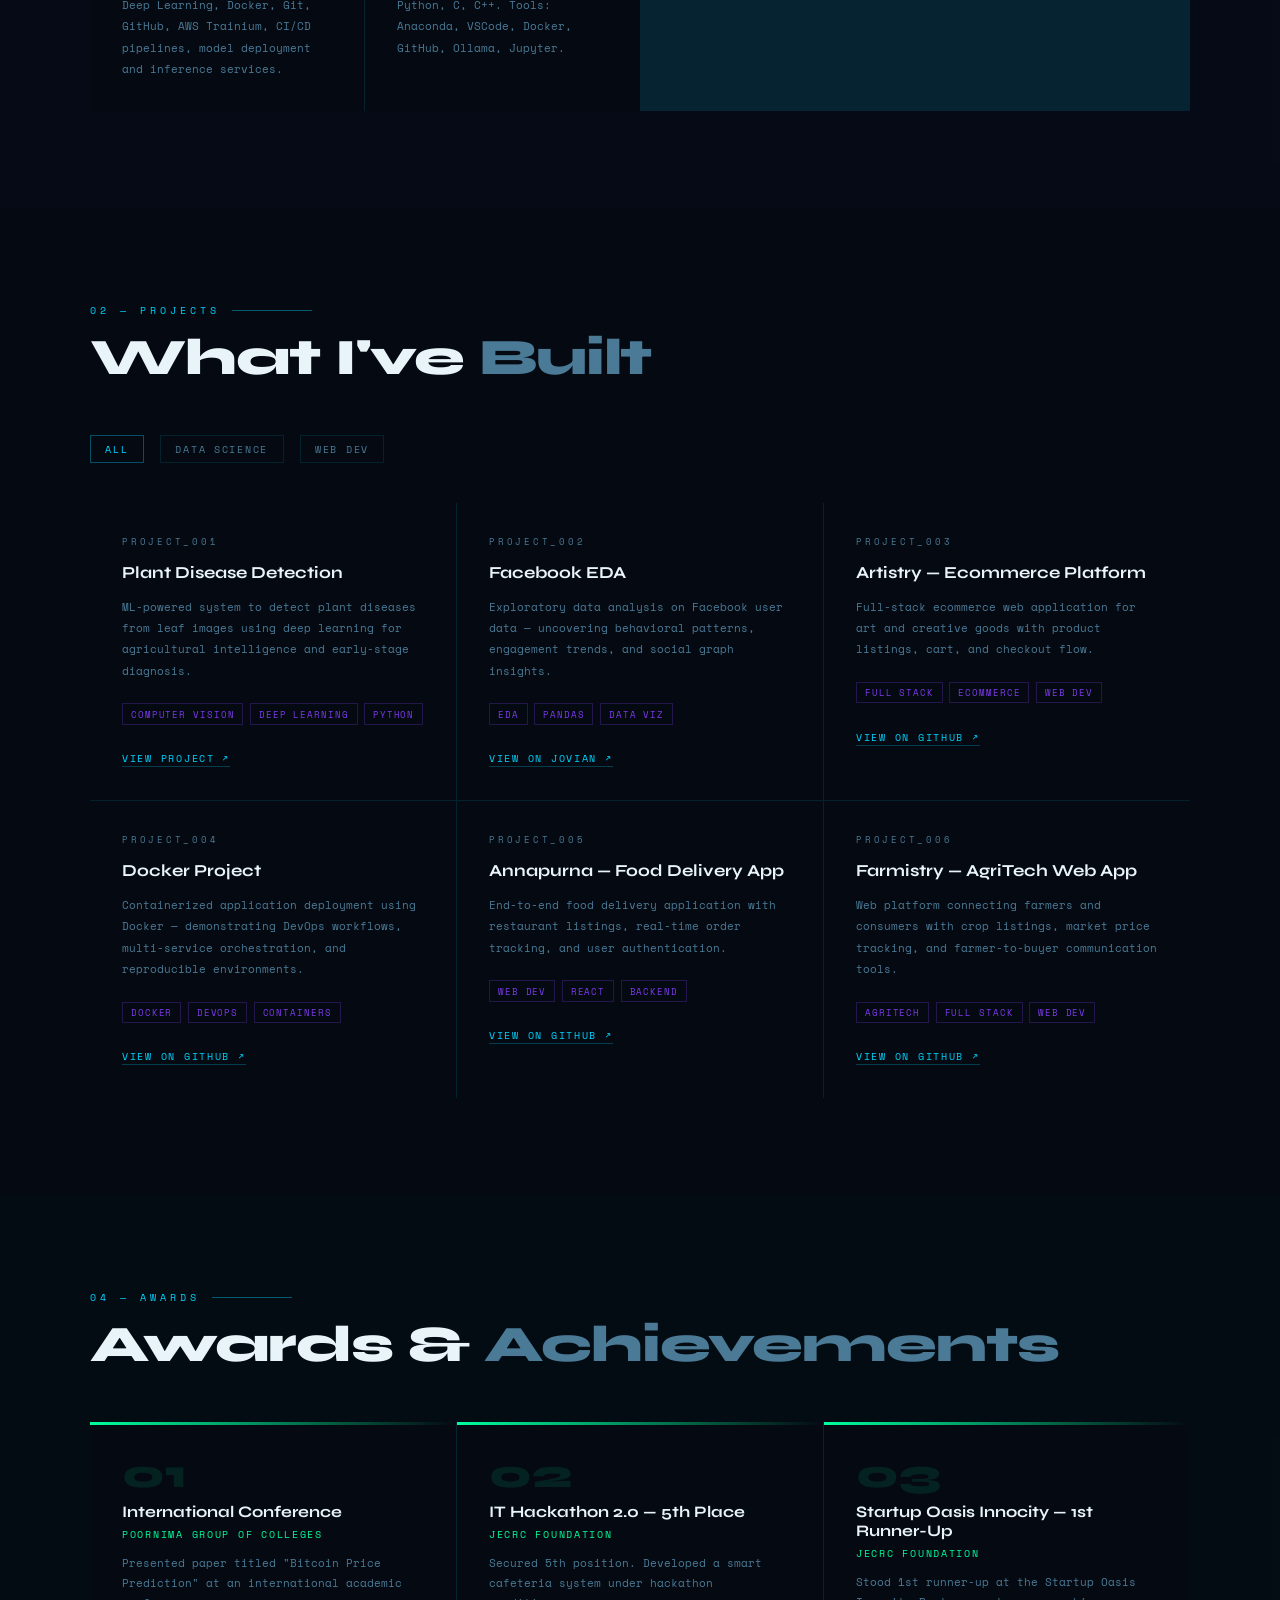
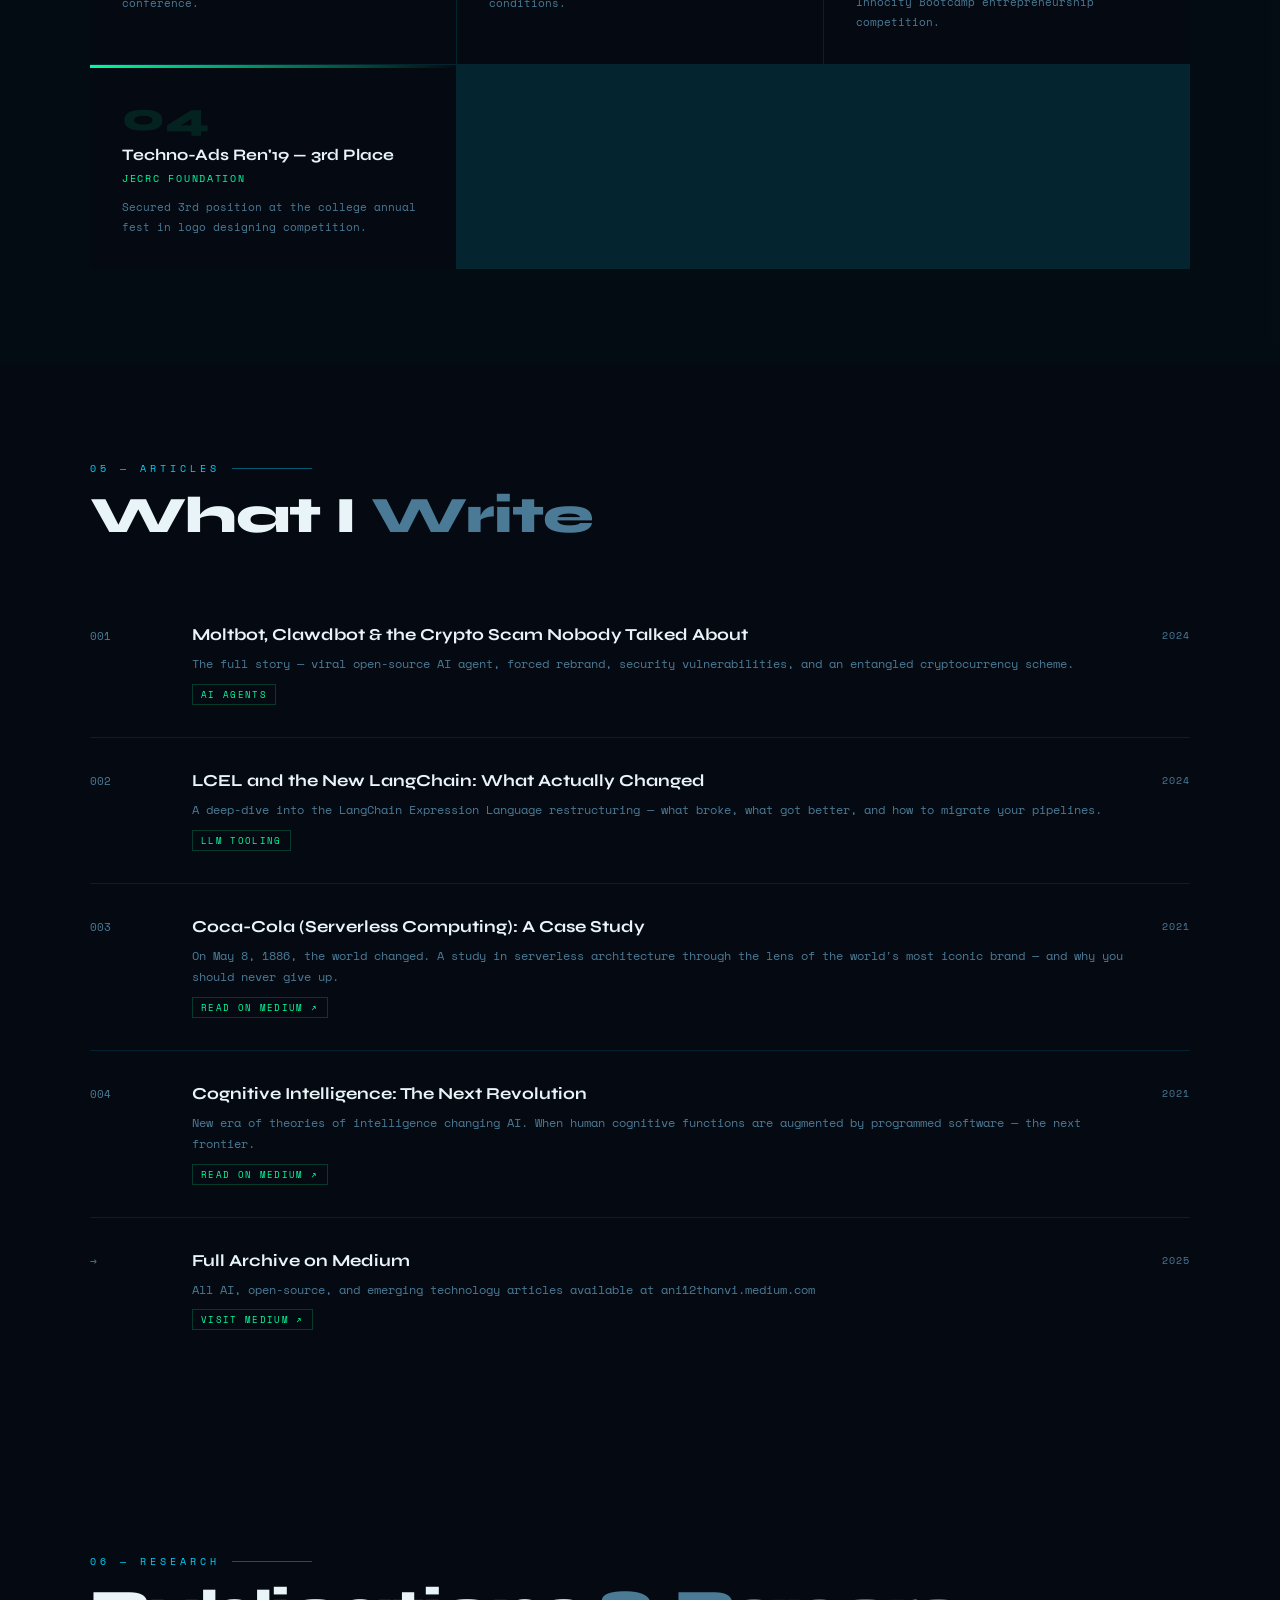
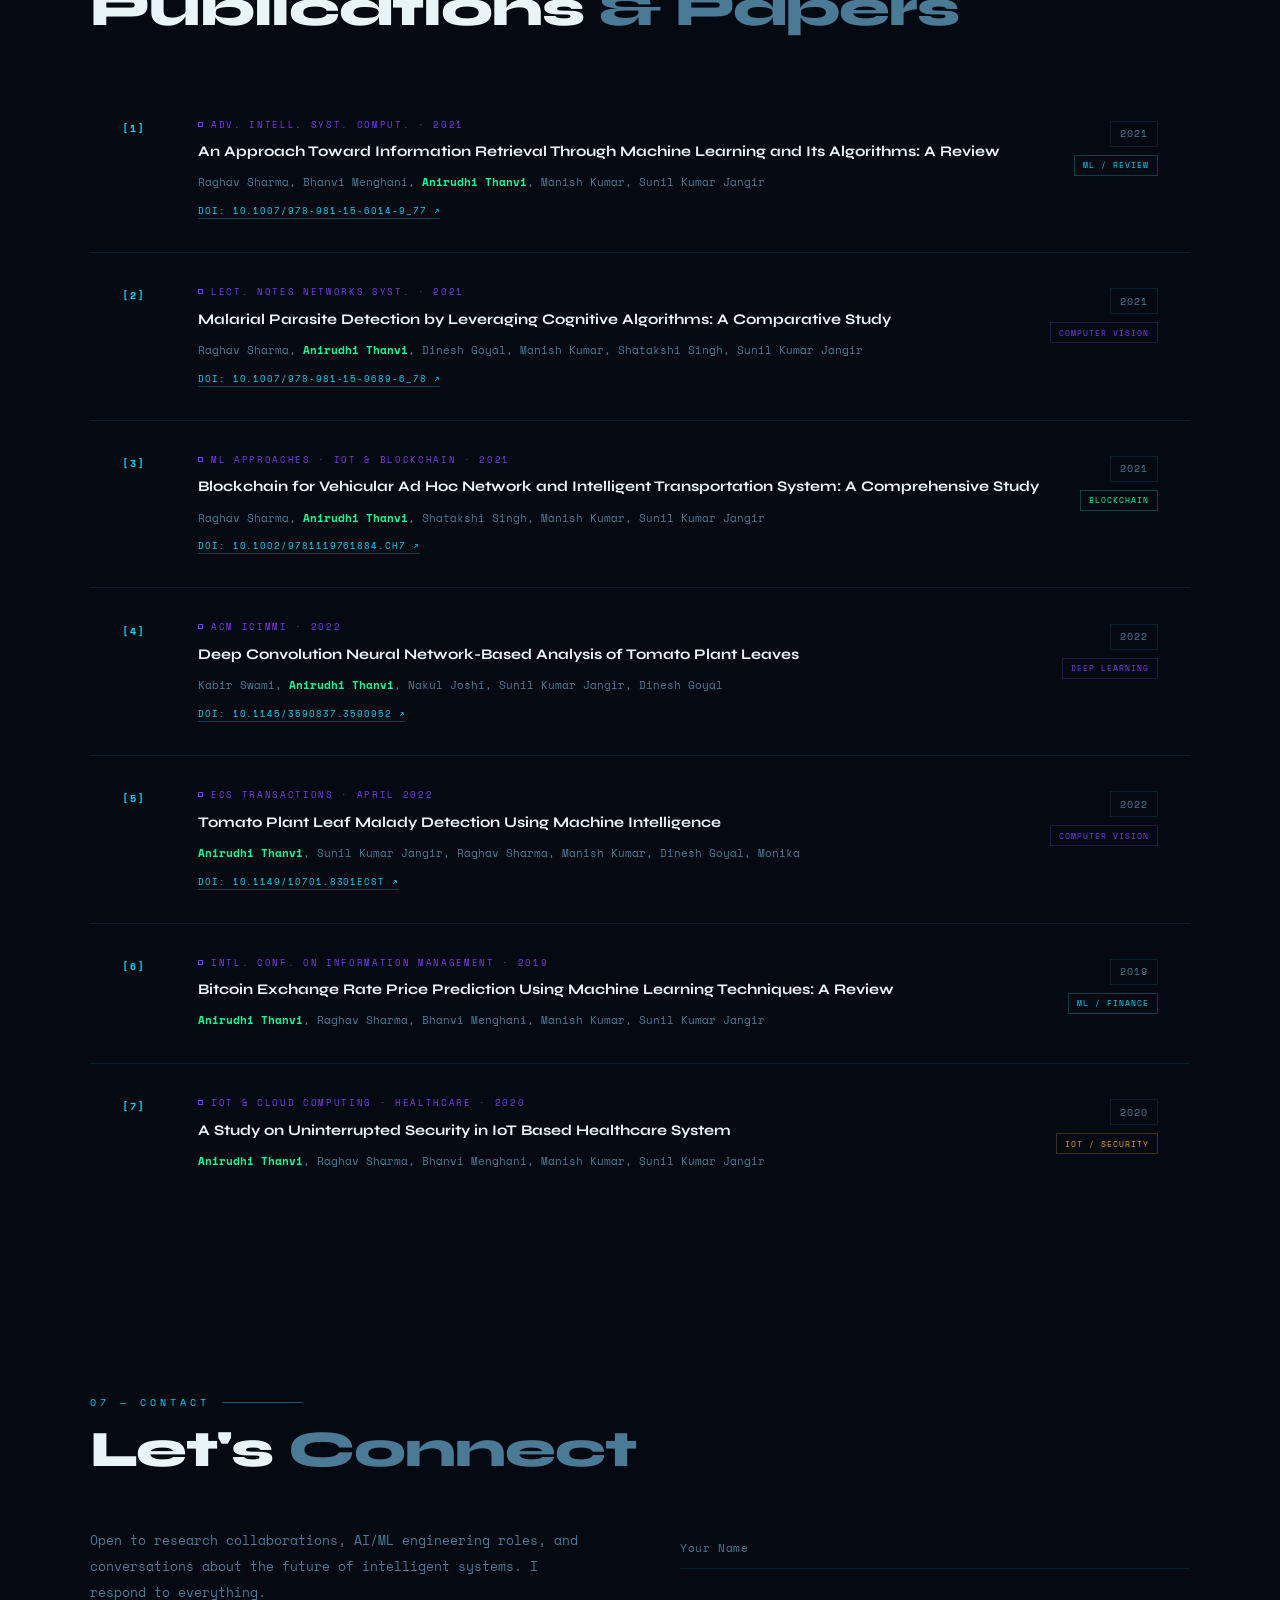
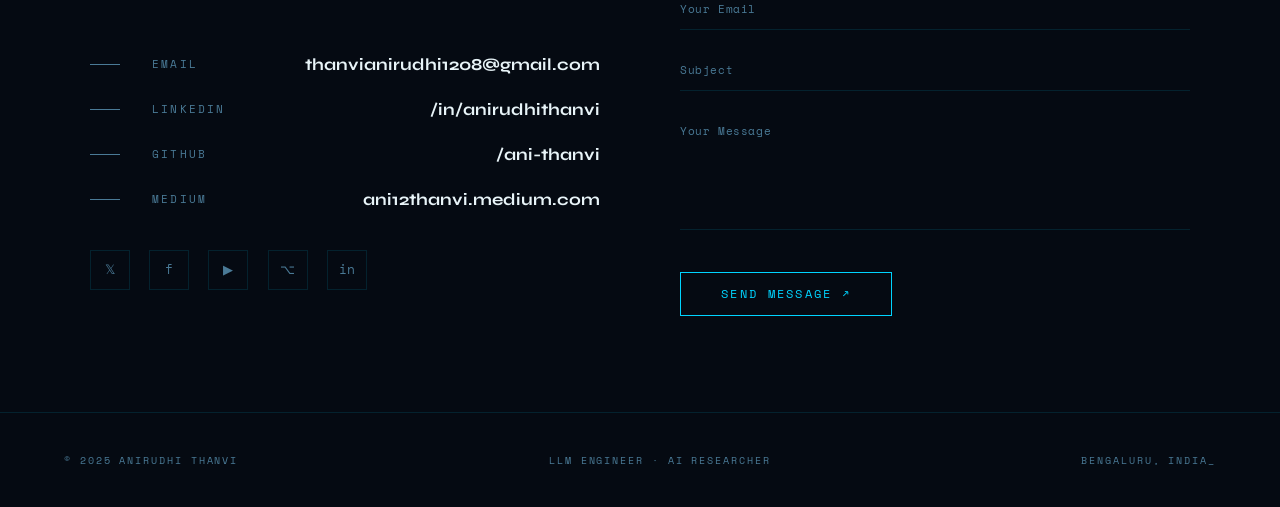
==== commit 33448206: "Update index.html" ====
--- a/index.html
+++ b/index.html
@@ -1,680 +1,947 @@
 <!DOCTYPE html>
 <html lang="en">
-    <head>
-        <meta charset="utf-8">
-        <title>Anirudhi Thanvi</title>
-        <meta content="width=device-width, initial-scale=1.0" name="viewport">
-        <meta content="Anirudhi Thanvi" name="keywords">
-        <meta content="Portfolio" name="description">
-
-        <!-- Favicon -->
-        <link href="img/favicon.ico" rel="icon">
-
-        <!-- Google Font -->
-        <link href="https://fonts.googleapis.com/css2?family=Montserrat:wght@300;400;500;600;700&display=swap" rel="stylesheet">
-
-        <!-- CSS Libraries -->
-        <link href="https://stackpath.bootstrapcdn.com/bootstrap/4.4.1/css/bootstrap.min.css" rel="stylesheet">
-        <link href="https://cdnjs.cloudflare.com/ajax/libs/font-awesome/5.10.0/css/all.min.css" rel="stylesheet">
-        <link href="lib/animate/animate.min.css" rel="stylesheet">
-        <link href="lib/owlcarousel/assets/owl.carousel.min.css" rel="stylesheet">
-        <link href="lib/lightbox/css/lightbox.min.css" rel="stylesheet">
-
-        <link href="css/style.css" rel="stylesheet">
-    </head>
-
-    <body data-spy="scroll" data-target=".navbar" data-offset="51">
-        <!-- Nav Bar Start -->
-        <div class="navbar navbar-expand-lg bg-light navbar-light">
-            <div class="container-fluid">
-                <a href="index.html" class="navbar-brand"></a>
-                <button type="button" class="navbar-toggler" data-toggle="collapse" data-target="#navbarCollapse">
-                    <span class="navbar-toggler-icon"></span>
-                </button>
-
-                <div class="collapse navbar-collapse justify-content-between" id="navbarCollapse">
-                    <div class="navbar-nav ml-auto">
-                        <a href="#home" class="nav-item nav-link active">Home</a>
-                        <a href="#about" class="nav-item nav-link">About</a>
-                        <a href="#service" class="nav-item nav-link">Skills</a>
-                        <a href="#portfolio" class="nav-item nav-link">Portfolio</a>
-                        <a href="#experience" class="nav-item nav-link">Experience</a>
-                        <a href="#team" class="nav-item nav-link">Achivements</a>
-                        <a href="#blog" class="nav-item nav-link">Research-Work</a>
-                        <a href="#contact" class="nav-item nav-link">Contact</a>
-                    </div>
-                </div>
-            </div>
-        </div>
-        <!-- Nav Bar End -->
-
-
-        <!-- Hero Start -->
-        <div class="hero" id="home">
-            <div class="container-fluid">
-                <div class="row align-items-center">
-                    <div class="col-sm-12 col-md-6">
-                        <div class="hero-content">
-                            <div class="hero-text">
-                                <p>I'm</p>
-                                <h1>Anirudhi Thanvi</h1>
-                                <h2></h2>
-                                <div class="typed-text">Programmer, Researcher, Web Designer, Front End Developer, Data Scientist</div>
-                            </div>
-                            <div class="hero-btn">
-                                <a class="btn" href="#contact">Hire Me</a>
-                                <a class="btn" href="https://drive.google.com/file/d/1pEp2eZxZybRhoH1GReg2Y3hESXrLmCiP/view?usp=sharing">Download Resume</a>
-                            </div>
-                        </div>
-                    </div>
-                    <div class="col-sm-12 col-md-6 d-none d-md-block">
-                        <div class="hero-image">
-                            <img src="img/portfolio-edit copy.png" alt="Hero Image">
-                        </div>
-                    </div>
-                </div>
-            </div>
-        </div>
-        <!-- Hero End -->
-
-
-        <!-- About Start -->
-        <div class="about wow fadeInUp" data-wow-delay="0.1s" id="about">
-            <div class="container-fluid">
-                <div class="row align-items-center">
-                    <div class="col-lg-6">
-                        <div class="about-img">
-                            <img src="img/about.jpg" alt="Image">
-                        </div>
-                    </div>
-                    <div class="col-lg-6">
-                        <div class="about-content">
-                            <div class="section-header text-left">
-                                <p>WHO AM I</p>
-                                <h2>Programmer, Developer & Researcher </h2>
-                            </div>
-                            <div class="about-text">
-                                <p>
-                                    Inquisitive Person with a belief <strong>"Be Somebody Nobody Thought You Could Be"</strong>.
-                                     4 horseman's of my life : Coding, Laptop, Research, Caffine
-                                </p>
-                            </div>
-                            <div class="skills">
-                                <div class="skill-name">
-                                    <p>Leadership Skills</p><p></p>
-                                </div>
-                                <div class="progress">
-                                    <div class="progress-bar" role="progressbar" aria-valuenow="85" aria-valuemin="0" aria-valuemax="100"></div>
-                                </div>
-                                <div class="skill-name">
-                                    <p>Time Managment</p><p></p>
-                                </div>
-                                <div class="progress">
-                                    <div class="progress-bar" role="progressbar" aria-valuenow="95" aria-valuemin="0" aria-valuemax="100"></div>
-                                </div>
-                                <div class="skill-name">
-                                    <p>Listening Skills</p><p></p>
-                                </div>
-                                <div class="progress">
-                                    <div class="progress-bar" role="progressbar" aria-valuenow="90" aria-valuemin="0" aria-valuemax="100"></div>
-                                </div>
-                                <div class="skill-name">
-                                    <p>Creative & Thinking skills</p><p></p>
-                                </div>
-                                <div class="progress">
-                                    <div class="progress-bar" role="progressbar" aria-valuenow="85" aria-valuemin="0" aria-valuemax="100"></div>
-                                </div>
-                            </div>
-                            <a class="btn" href="https://www.linkedin.com/in/anirudhithanvi/">Check out to know more</a>
-                        </div>
-                    </div>
-                </div>
-            </div>
-        </div>
-        <!-- About End -->
-        <!-- Banner Start -->
-        <div class="banner wow zoomIn" data-wow-delay="0.1s">
-            <div class="container">
-                <div class="section-header text-center">    
-                    <h2>About<span>Me</span></h2>
-                </div>
-                <div class="container banner-text">
-                    <p>
-                        I am a final year student at Jaipur Engineering College and Research Centre who's conscientious and has an unwavering resolve with eagerness to explore and learn new technologies. 
-                        I may not know everything but I make sure to aquire every possible knowledge that comes my way and that's what diverges me from the usual crowd .
-                    </p>
-                </div>
-            </div>
-        </div>
-        <!-- Banner End -->
-        
-        <!-- Skills Start -->
-        <div class="service" id="service">
-            <div class="container">
-                <div class="section-header text-center wow zoomIn" data-wow-delay="0.1s">
-                    <p>What I do</p>
-                    <h2>Optimal Solution | Less Complexity </h2>
-                </div>
-                <div class="row">
-                    <div class="col-lg-6 wow fadeInUp" data-wow-delay="0.0s">
-                        <div class="service-item">
-                            <div class="service-icon">
-                                <i class="fa fa-laptop"></i>
-                            </div>
-                            <div class="service-text">
-                                <h3>Web Developer</h3>
-                                <p>
-                                    HTML, CSS, JavaScript, Git, MySql, pHp
-                                </p>
-                            </div>
-                        </div>
-                    </div>
-                    <div class="col-lg-6 wow fadeInUp" data-wow-delay="0.2s">
-                        <div class="service-item">
-                            <div class="service-icon">
-                                <i class="fa fa-laptop-code"></i>
-                            </div>
-                            <div class="service-text">
-                                <h3>Data Scientist</h3>
-                                <p>
-                                    Python, Machine Learning, Data Visualization
-                                </p>
-                            </div>
-                        </div>
-                    </div>
-                    <div class="col-lg-6 wow fadeInUp" data-wow-delay="0.4s">
-                        <div class="service-item">
-                            <div class="service-icon">
-                                <i class="fa fa-graduation-cap"></i>
-                            </div>
-                            <div class="service-text">
-                                <h3>Research Scholar</h3>
-                                <p>
-                                    Technical Writing, Domain Study
-                                </p>
-                            </div>
-                        </div>
-                    </div>
-                    <div class="col-lg-6 wow fadeInUp" data-wow-delay="0.6s">
-                        <div class="service-item">
-                            <div class="service-icon">
-                                <i class="fas fa-file-code"></i>
-                            </div>
-                            <div class="service-text">
-                                <h3>MLops</h3>
-                                <p>
-                                    Deep Learning, Jenkins, Git, Github, Python, CI|CD Pipeline(basics)
-                                </p>
-                            </div>
-                        </div>
-                    </div>
-                    <div class="col-lg-6 wow fadeInUp" data-wow-delay="0.6s">
-                        <div class="service-item">
-                            <div class="service-icon">
-                                <i class="fa fa-code"></i>
-                            </div>
-                            <div class="service-text">
-                                <h3>Programming</h3>
-                                <p>
-                                    Python, C, Cpp
-                                </p>
-                            </div>
-                        </div>
-                    </div>
-                    <div class="col-lg-6 wow fadeInUp" data-wow-delay="0.6s">
-                        <div class="service-item">
-                            <div class="service-icon">
-                                <i class="fas fa-cogs"></i>
-                            </div>
-                            <div class="service-text">
-                                <h3>Tools / technologies</h3>
-                                <p>
-                                    Anaconda, Github, Docker, VScode
-                                </p>
-                            </div>
-                        </div>
-                    </div>
-
-                </div>
-                
-            </div>
-        </div>
-        <!-- Service End -->
-        
-        
-<!-- Portfolio Start -->
-<div class="portfolio" id="portfolio">
-    <div class="container">
-        <div class="section-header text-center wow zoomIn" data-wow-delay="0.1s">
-            <p>My Portfolio</p>
-            <h2>Development Epitome</h2>
-        </div>
-        <div class="row">
-            <div class="col-12">
-                <ul id="portfolio-filter">
-                    <li data-filter="*" class="filter-active">All</li>
-                    <li data-filter=".filter-1">Web Developemt</li>
-                    <li data-filter=".filter-2">Data Science</li>
-                </ul>
-            </div>
-        </div>
-        <div class="row portfolio-container">
-            <div class="col-lg-4 col-md-6 col-sm-12 portfolio-item filter-2 wow fadeInUp" data-wow-delay="0.0s">
-                <div class="portfolio-wrap">
-                    <div class="portfolio-img">
-                        <img src="img/portfolio-1.jpg" alt="Image" height="400"> 
-                    </div>
-                    <div class="portfolio-text">
-                        <h3>Plant Disease Detection</h3>
-                        <a class="btn" href="img/portfolio-1.jpg" data-lightbox="portfolio">+</a>
-                    </div>
-                </div>
-            </div>
-            <div class="col-lg-4 col-md-6 col-sm-12 portfolio-item filter-2 wow fadeInUp" data-wow-delay="0.2s">
-                <div class="portfolio-wrap">
-                    <div class="portfolio-img">
-                        <img src="img/portfolio-2.jpg" alt="Image">
-                    </div>
-                    <div class="portfolio-text">
-                        <h3>Facebook EDA</h3>
-                        <a class="btn" href="https://jovian.ai/ani12thanvi/facebook-data-analysis">+</a>
-                    </div>
-                </div>
-            </div>
-            <div class="col-lg-4 col-md-6 col-sm-12 portfolio-item filter-1 wow fadeInUp" dat   a-wow-delay="0.4s">
-                <div class="portfolio-wrap">
-                    <div class="portfolio-img">
-                        <img src="img/portfolio-6.jpg" alt="Image">
-                    </div>
-                    <div class="portfolio-text">
-                        <h3>Ecommerce Website(Artistry)</h3>
-                        <a class="btn" href="https://github.com/ani-thanvi/Artistery--The-Power-of-Arts">+</a>
-                    </div>
-                </div>
-            </div>
-            <div class="col-lg-4 col-md-6 col-sm-12 portfolio-item filter-2 wow fadeInUp" data-wow-delay="0.6s">
-                <div class="portfolio-wrap">
-                    <div class="portfolio-img">
-                        <img src="img/portfolio-4.jpg" alt="Image">
-                    </div>
-                    <div class="portfolio-text">
-                        <h3>Docker Project</h3>
-                        <a class="btn" href="https://github.com/ani-thanvi/DockerProject">+</a>
-                    </div>
-                </div>
-            </div>
-            <div class="col-lg-4 col-md-6 col-sm-12 portfolio-item filter-1 wow fadeInUp" data-wow-delay="0.8s">
-                <div class="portfolio-wrap">
-                    <div class="portfolio-img">
-                        <img src="img/portfolio-3.png" alt="Image">
-                    </div>
-                    <div class="portfolio-text">
-                        <h3>Food Delivery Application</h3>
-                        <a class="btn" href="https://github.com/ani-thanvi/Annapurna">+</a>
-                    </div>
-                </div>
-            </div>
-            <div class="col-lg-4 col-md-6 col-sm-12 portfolio-item filter-1 wow fadeInUp" data-wow-delay="1s">
-                <div class="portfolio-wrap">
-                    <div class="portfolio-img">
-                        <img src="img/portfolio-5.jpg" alt="Image">
-                    </div>
-                    <div class="portfolio-text">
-                        <h3>Farmistry Website</h3>
-                        <a class="btn" href="https://github.com/ani-thanvi/Farmistry-WebApp">+</a>
-                    </div>
-                </div>
-            </div>
-        </div>
-    </div>
-</div>
-<!-- Portfolio End -->
-
-
-         <!-- Experience Start -->
-        <div class="experience" id="experience">
-            <div class="container">
-                <header class="section-header text-center wow zoomIn" data-wow-delay="0.1s">
-                    <p>My Resume</p>
-                    <h2>Working Experience</h2>
-                </header>
-                <div class="timeline">
-                    <div class="timeline-item left wow slideInLeft" data-wow-delay="0.1s">
-                        <div class="timeline-text">
-                            <div class="timeline-date">Dec 2020 - Jan 2021</div>
-                            <h2>Data Science Intern</h2>
-                            <h4>The Sparks Foundation</h4>
-                            <p>
-                                Applying different machine learning algorithms to get the improved results and with accurate predictions. <a href="https://www.youtube.com/watch?v=PcJTWJ_RcvQ"> (View)</a>
-                            </p>
-                        </div>
-                    </div>
-                    <div class="timeline-item right wow slideInRight" data-wow-delay="0.1s">
-                        <div class="timeline-text">
-                            <div class="timeline-date">Nov 2020 - Dec 2020</div>
-                            <h2>Web Developer Intern</h2>
-                            <h4>The Sparks Foundation</h4>
-                            <p>
-                                Create a Basic Banking System wherein a simple dynamic website with database, Showing proper transaction. <a href="https://www.youtube.com/watch?v=FmkN8bCu4pE"> (View)</a>
-                            </p>
-                        </div>
-                    </div>
-                    <div class="timeline-item left wow slideInLeft" data-wow-delay="0.1s">
-                        <div class="timeline-text">
-                            <div class="timeline-date">Apr 2020 - June 2020</div>
-                            <h2>MLOps Training & Intern</h2>
-                            <h4>Linux World Informatics, Jaipur</h4>
-                            <p>
-                                Developed VGG, Inception, ResNet, MobileNet Models to optimize the performance of the model using Machine Learning frameworks. Deployed the models through a Continuous Integration and Continuous Deployment Jenkins pipeline. <a href="https://ani12thanvi.medium.com/integration-of-github-jenkins-docker-3ed529cbf0c1"> (View)</a>
-                            </p>
-                        </div>
-                    </div>
-                    
-                </div>
-            </div>
-        </div>
-        <!-- Job Experience End -->
-        
-        
-        <!-- Banner Start
-        <div class="banner wow zoomIn" data-wow-delay="0.1s">
-            <div class="container">
-                <div class="section-header text-center">
-                    <p>Reasonable Price</p>
-                    <h2>Get A <span>Special</span> Price</h2>
-                </div>
-                <div class="container banner-text">
-                    <p>
-                        Lorem ipsum dolor sit amet, consectetur adipiscing elit. Phasellus nec pretium mi. Curabitur facilisis ornare velit non vulputate. 
-                        Aliquam metus tortor, auctor id gravida condimentum, viverra quis sem. Curabitur non nisl nec nisi scelerisque maximus. 
-                    </p>
-                    <a class="btn">Pricing Plan</a>
-                </div>
-            </div>
-        </div>
-         Banner End -->
-
-
-        <!-- Team Start -->
-        <div class="team" id="team">
-            <div class="container">
-                <div class="section-header text-center wow zoomIn" data-wow-delay="0.1s">
-                    <p>My Appreciation</p>
-                    <h2>Awards & Achivements</h2>
-                </div>
-                <div class="row">
-                    <div class="col-lg-6 wow fadeInUp" data-wow-delay="0.0s">
-                        <div class="team-item">
-                            <div class="team-img">
-                                <img src="img/award1.jpeg" alt="Image">
-                            </div>
-                            <div class="team-text">
-                                <h2>International Confrence</h2>
-                                <h4>@Poornima groups of Colleges</h4>
-                                <p>
-                                    Presented paper entitled "Bitcoin Price Prediction"
-                                </p>
-                            </div>
-                        </div>
-                    </div>
-                    <div class="col-lg-6 wow fadeInUp" data-wow-delay="0.2s">
-                        <div class="team-item">
-                            <div class="team-img">
-                                <img src="img/award2.jpeg" alt="Image">
-                            </div>
-                            <div class="team-text">
-                                <h2>IT Hackathon 2.0</h2>
-                                <h4>@JECRC oundation</h4>
-                                <p>
-                                    Secured 5th Position and developed a project on smart cafeteria system
-                                </p>
-                            </div>
-                        </div>
-                    </div>
-                    <div class="col-lg-6 wow fadeInUp" data-wow-delay="0.4s">
-                        <div class="team-item">
-                            <div class="team-img">
-                                <img src="img/award4.jpeg" alt="Image">
-                            </div>
-                            <div class="team-text">
-                                <h2>Start-up Oasis Innocity Bootcamp</h2>
-                                <h4>@JECRC Foundation</h4>
-                                <p>
-                                    Stood 1st runner-up
-                                </p>
-                            </div>
-                        </div>
-                    </div>
-                    <div class="col-lg-6 wow fadeInUp" data-wow-delay="0.6s">
-                        <div class="team-item">
-                            <div class="team-img">
-                                <img src="img/award3.jpeg" alt="Image">
-                            </div>
-                            <div class="team-text">
-                                <h2>Techno-Ads Ren'19</h2>
-                                <h4>@JECRC Foundation</h4>
-                                <p>
-                                    Secured 3rd Position at College annual Fest in logo designing
-                                </p>
-                            </div>
-                        </div>
-                    </div>
-                </div>
-            </div>
-        </div>
-        <!-- Team End -->
-    
-
-
-        <!-- Blog Start -->
-        <div class="blog" id="blog">
-            <div class="container">
-                <div class="section-header text-center wow zoomIn" data-wow-delay="0.1s">
-                    <p>Research Work</p>
-                    <h2>Publications </h2>
-                </div>
-                <div class="row">
-                    <div class="col-lg-6">
-                        <div class="blog-item wow fadeInUp" data-wow-delay="0.1s">
-                            <div class="blog-img">
-                                <img src="img/blog-1.jpg" height=300 alt="Blog">
-                            </div>
-                            <div class="blog-text">
-                                <h2>Bitcoin Exchange Rate Price Prediction Using Machine Learning Techniques: A Review </h2>
-                                <div class="blog-meta">
-                                    <p><i class="far fa-user"></i>Springer</p>
-                                    <p><i class="far fa-calendar-alt"></i>17-Sep-2020</p>
-                                </div>
-                                <p>
-                                    Virtual currencies are subsequently becoming more and more popular because of their use in financial communication worldwide. Bitcoin has gained an inducement in the area of cryptography, the science of wealth, and applied science due to its intrinsic behaviour of merging the encipher technology and pecuniary units. 
-                                </p>
-                                <a class="btn" href="https://link.springer.com/chapter/10.1007/978-981-15-4936-6_69">Read More <i class="fa fa-angle-right"></i></a>
-                            </div>
-                        </div>
-                    </div>
-                    <div class="col-lg-6">
-                        <div class="blog-item wow fadeInUp" data-wow-delay="0.3s">
-                            <div class="blog-img">
-                                <img src="img/blog-2.jpg" height=300 alt="Blog">
-                            </div>
-                            <div class="blog-text">
-                                <h2>An Approach Towards Information Retrieval Through Machine Learning and its Algorithms: A Review</h2>
-                                <div class="blog-meta">
-                                    <p><i class="far fa-user"></i>Springer</p>
-
-                                    <p><i class="far fa-calendar-alt"></i>02-Oct-2020</p>
-   
-                                </div>
-                                <p>
-                                    Information is something that changes the user’s knowledge to a certain degree necessary to perform a task or solve a problem. Information retrieval used with machine learning enables the user to retrieve the query for the delivery of relevant results. 
-                                </p>
-                                <a class="btn" href="https://link.springer.com/chapter/10.1007%2F978-981-15-6014-9_77">Read More <i class="fa fa-angle-right"></i></a>
-                            </div>
-                        </div>
-                    </div>
-
-                    <div class="col-lg-6">
-                        <div class="blog-item wow fadeInUp" data-wow-delay="0.1s">
-                            <div class="blog-img">
-                                <img src="img/blog-3.jpg" height=300 alt="Blog">
-                            </div>
-                            <div class="blog-text">
-                                <h2>Malarial Parasite Detection by Leveraging Cognitive Algorithms: A Comparative Study </h2>
-                                <div class="blog-meta">
-                                    <p><i class="far fa-user"></i>Admin</p>
-                                    <p><i class="far fa-list-alt"></i>Web Design</p>
-                                    <p><i class="far fa-calendar-alt"></i>23-Jan-2020</p>
-                                    <p><i class="far fa-comments"></i>5</p>
-                                </div>
-                                <p>
-                                    Malaria alludes to an infectious mosquito-borne malady brought about by parasite sort plasmodium transferred by female anopheles mosquito. In the host liver, the parasite duplicates itself and starts annihilating the red blood cells.
-                                </p>
-                                <a class="btn" href="https://link.springer.com/chapter/10.1007/978-981-15-9689-6_78">Read More <i class="fa fa-angle-right"></i></a>
-                            </div>
-                        </div>
-                    </div>
-
-                    <div class="col-lg-6">
-                        <div class="blog-item wow fadeInUp" data-wow-delay="0.1s">
-                            <div class="blog-img">
-                                <img src="img/blog-4.png" height=300 alt="Blog">
-                            </div>
-                            <div class="blog-text">
-                                <h2>Coca-Cola(Serverless Computing) : A Case Study </h2>
-                                <div class="blog-meta">
-                                    <p><i class="far fa-user"></i>Admin</p>
-                                    <p><i class="far fa-list-alt"></i>Web Design</p>
-                                    <p><i class="far fa-calendar-alt"></i>01-Jan-2045</p>
-                                    <p><i class="far fa-comments"></i>5</p>
-                                </div>
-                                <p>
-                                    Whenever you feel bad , just remember that Coca-Cola only sold 25 bottles the first year. #Never_Give_up!!!
-                                    On May 8, 1886, Dr. John Pemberton served the world’s first Coca-Cola at Jacobs’ Pharmacy in Atlanta, Ga.
-                                </p>
-                                <a class="btn" href="https://ani12thanvi.medium.com/coca-cola-serverless-computing-a-case-study-f0fd56b0ffd9">Read More <i class="fa fa-angle-right"></i></a>
-                            </div>
-                        </div>
-                    </div>
-
-                    <div class="col-lg-6">
-                        <div class="blog-item wow fadeInUp" data-wow-delay="0.1s">
-                            <div class="blog-img">
-                                <img src="img/blog-5.jpeg" alt="Blog" height=300>
-                            </div>
-                            <div class="blog-text">
-                                <h2>Cognitive Intelligence: The Next Revolution</h2>
-                                <div class="blog-meta">
-                                    <p><i class="far fa-user"></i>Admin</p>
-                                    <p><i class="far fa-list-alt"></i>Web Design</p>
-                                    <p><i class="far fa-calendar-alt"></i>01-Jan-2045</p>
-                                    <p><i class="far fa-comments"></i>5</p>
-                                </div>
-                                <p>
-                                    New Era of Theories of Intelligence changing Artificial Intelligence.
-                                    Cognitive intelligence is a new concept for the next revolution. It is termed as when human cognitive functions are augmented by the programmed software’s. 
-                                 </p>
-                                <a class="btn" href=" https://ani12thanvi.medium.com/cognitive-intelligence-the-next-revolution-ae7a54a30872 ">Read More <i class="fa fa-angle-right"></i></a>
-                            </div>
-                        </div>
-                    </div>
-
-                </div>
-            </div>
-        </div>
-        <!-- Blog End -->
-
-
-        <!-- Contact Start -->
-        <div class="contact wow fadeInUp" data-wow-delay="0.1s" id="contact">
-            <div class="container-fluid">
-                <div class="container">
-                    <div class="row align-items-center">
-                        <div class="col-md-4"></div>
-                        <div class="col-md-8">
-                            <div class="contact-form">
-                                <div id="success"></div>
-                                <form name="sentMessage" id="contactForm" novalidate="novalidate">
-                                    <div class="control-group">
-                                        <input type="text" class="form-control" id="name" placeholder="Your Name" required="required" data-validation-required-message="Please enter your name" />
-                                        <p class="help-block"></p>
-                                    </div>
-                                    <div class="control-group">
-                                        <input type="email" class="form-control" id="email" placeholder="Your Email" required="required" data-validation-required-message="Please enter your email" />
-                                        <p class="help-block"></p>
-                                    </div>
-                                    <div class="control-group">
-                                        <input type="text" class="form-control" id="subject" placeholder="Subject" required="required" data-validation-required-message="Please enter a subject" />
-                                        <p class="help-block"></p>
-                                    </div>
-                                    <div class="control-group">
-                                        <textarea class="form-control" id="message" placeholder="Message" required="required" data-validation-required-message="Please enter your message"></textarea>
-                                        <p class="help-block"></p>
-                                    </div>
-                                    <div>
-                                        <button class="btn" type="submit" id="sendMessageButton">Send Message</button>
-                                    </div>
-                                </form>
-                            </div>
-                        </div>
-                    </div>
-                </div>
-            </div>
-</div>
-        <!-- Contact End -->
-        <!-- Footer Start -->
-        <div class="footer wow fadeIn" data-wow-delay="0.3s">
-            <div class="container-fluid">
-                <div class="container">
-                    <div class="footer-info">
-                        <h2>Anirudhi Thanvi</h2>
-                        <h3></h3>
-                        <div class="footer-menu">
-                            <p>Connect Me </p>
-                            <p>thanvianirudhi1208@gmail.com</p>
-                        </div>
-                        <div class="footer-social">
-                            <a href="https://twitter.com/AnirudhiThanvi"><i class="fab fa-twitter"></i></a>
-                            <a href="https://www.facebook.com/anirudhithanvi/"><i class="fab fa-facebook-f"></i></a>
-                            <a href="https://www.youtube.com/channel/UCOhmVya19SUKXgvIV7s__tQ"><i class="fab fa-youtube"></i></a>
-                            <a href="https://github.com/ani-thanvi"><i class="fab fa-github"></i></a>
-                            <a href=" https://www.linkedin.com/in/anirudhithanvi/ "><i class="fab fa-linkedin-in"></i></a>
-                        </div>
-                    </div>
-                </div>
-                <div class="container copyright">
-                    <p>&copy; <a href="#">Anirudhi Thanvi</a>, All Right Reserved | Designed By &#10084; </p>
-                </div>
-            </div>
-        </div>
-        <!-- Footer End -->
-        
-        
-        <!-- Back to top button -->
-        <a href="#" class="btn back-to-top"><i class="fa fa-chevron-up"></i></a>
-        
-        
-        <!-- Pre Loader -->
-        <div id="loader" class="show">
-            <div class="loader"></div>
-        </div>
-
-        
-        <!-- JavaScript Libraries -->
-        <script src="https://code.jquery.com/jquery-3.4.1.min.js"></script>
-        <script src="https://stackpath.bootstrapcdn.com/bootstrap/4.4.1/js/bootstrap.bundle.min.js"></script>
-        <script src="lib/easing/easing.min.js"></script>
-        <script src="lib/wow/wow.min.js"></script>
-        <script src="lib/waypoints/waypoints.min.js"></script>
-        <script src="lib/typed/typed.min.js"></script>
-        <script src="lib/owlcarousel/owl.carousel.min.js"></script>
-        <script src="lib/isotope/isotope.pkgd.min.js"></script>
-        <script src="lib/lightbox/js/lightbox.min.js"></script>
-        
-        <!-- Contact Javascript File -->
-        <script src="mail/jqBootstrapValidation.min.js"></script>
-        <script src="mail/contact.js"></script>
-
-        <!-- Template Javascript -->
-        <script src="js/main.js"></script>
-    </body>
+<head>
+<meta charset="UTF-8">
+<meta name="viewport" content="width=device-width, initial-scale=1.0">
+<title>Anirudhi Thanvi — LLM / AI Engineer</title>
+<link href="https://fonts.googleapis.com/css2?family=Space+Mono:ital,wght@0,400;0,700;1,400&family=Syne:wght@400;700;800&display=swap" rel="stylesheet">
+<style>
+*,*::before,*::after{box-sizing:border-box;margin:0;padding:0}
+:root{
+  --bg:#050a12;--surface:#0a1628;--surface2:#0f2040;
+  --accent:#00d4ff;--accent2:#7c3aed;--accent3:#00ff9d;--accent4:#f59e0b;
+  --text:#e8f4f8;--muted:#4a7a96;--border:rgba(0,212,255,0.12);
+  --font-head:'Syne',sans-serif;--font-mono:'Space Mono',monospace;
+}
+html{scroll-behavior:smooth}
+body{background:var(--bg);color:var(--text);font-family:var(--font-mono);overflow-x:hidden;cursor:none}
+
+/* CURSOR */
+#cursor{position:fixed;width:10px;height:10px;background:var(--accent);border-radius:50%;pointer-events:none;z-index:9999;transform:translate(-50%,-50%);mix-blend-mode:screen;transition:width .2s,height .2s}
+#cursor-ring{position:fixed;width:36px;height:36px;border:1px solid var(--accent);border-radius:50%;pointer-events:none;z-index:9998;transform:translate(-50%,-50%);transition:transform .15s,width .2s,height .2s;mix-blend-mode:screen}
+#cursor.hover{width:16px;height:16px}
+#cursor-ring.hover{width:60px;height:60px}
+
+/* BG FX */
+#stars{position:fixed;top:0;left:0;width:100%;height:100%;z-index:0;pointer-events:none}
+.grid-overlay{position:fixed;top:0;left:0;width:100%;height:100%;background-image:linear-gradient(rgba(0,212,255,0.025) 1px,transparent 1px),linear-gradient(90deg,rgba(0,212,255,0.025) 1px,transparent 1px);background-size:60px 60px;z-index:0;pointer-events:none}
+.scanline{position:fixed;top:0;left:0;width:100%;height:2px;background:linear-gradient(transparent,rgba(0,212,255,0.04),transparent);animation:scanline 5s linear infinite;z-index:0;pointer-events:none}
+
+/* NAV */
+nav{position:fixed;top:0;left:0;right:0;z-index:100;padding:1.2rem 4rem;display:flex;justify-content:space-between;align-items:center;backdrop-filter:blur(20px);background:rgba(5,10,18,0.75);border-bottom:1px solid var(--border)}
+.logo{font-family:var(--font-head);font-size:1rem;font-weight:800;color:var(--accent);letter-spacing:.15em;text-transform:uppercase;text-decoration:none}
+.nav-links{display:flex;gap:2.5rem;list-style:none}
+.nav-links a{color:var(--muted);text-decoration:none;font-size:.68rem;letter-spacing:.2em;text-transform:uppercase;transition:color .3s;position:relative;cursor:none}
+.nav-links a::after{content:'';position:absolute;bottom:-4px;left:0;width:0;height:1px;background:var(--accent);transition:width .3s}
+.nav-links a:hover{color:var(--accent)}
+.nav-links a:hover::after{width:100%}
+
+/* SECTIONS */
+section{position:relative;z-index:1;padding:6rem 4rem}
+.container{max-width:1100px;margin:0 auto;width:100%}
+
+/* SECTION HEADERS */
+.section-num{font-size:.62rem;letter-spacing:.4em;color:var(--accent);text-transform:uppercase;margin-bottom:.75rem;display:flex;align-items:center;gap:12px}
+.section-num::after{content:'';flex:0 0 80px;height:1px;background:var(--accent);opacity:.4}
+.section-title{font-family:var(--font-head);font-size:clamp(2rem,4vw,3.5rem);font-weight:800;letter-spacing:-.02em;line-height:1.1;margin-bottom:3rem}
+.section-title .dim{color:var(--muted)}
+
+/* ── HERO ── */
+#hero{min-height:100vh;display:flex;flex-direction:column;justify-content:center;align-items:flex-start;padding-top:9rem;padding-bottom:4rem}
+.hero-tag{font-size:.68rem;letter-spacing:.3em;color:var(--accent);text-transform:uppercase;margin-bottom:1.5rem;opacity:0;animation:fadeUp .8s .3s forwards;display:flex;align-items:center;gap:12px}
+.hero-tag::before{content:'';width:30px;height:1px;background:var(--accent)}
+.hero-name{font-family:var(--font-head);font-size:clamp(3rem,8vw,6.5rem);font-weight:800;line-height:1;letter-spacing:-.02em;color:var(--text);opacity:0;animation:fadeUp .8s .5s forwards}
+.hero-name .outline{color:transparent;-webkit-text-stroke:1.5px var(--accent)}
+.hero-sub{font-size:clamp(.78rem,1.4vw,.95rem);color:var(--muted);margin-top:1.5rem;max-width:560px;line-height:1.9;opacity:0;animation:fadeUp .8s .7s forwards}
+.hero-sub strong{color:var(--text)}
+.hero-cta{display:flex;gap:1rem;margin-top:3rem;flex-wrap:wrap;opacity:0;animation:fadeUp .8s .9s forwards}
+.btn-p{padding:.75rem 2rem;background:transparent;border:1px solid var(--accent);color:var(--accent);font-family:var(--font-mono);font-size:.72rem;letter-spacing:.15em;text-transform:uppercase;text-decoration:none;cursor:none;transition:all .3s;position:relative;overflow:hidden}
+.btn-p::before{content:'';position:absolute;top:0;left:-100%;width:100%;height:100%;background:var(--accent);opacity:.08;transition:left .3s}
+.btn-p:hover::before{left:0}
+.btn-p:hover{color:var(--text)}
+.btn-s{padding:.75rem 2rem;border:1px solid var(--muted);color:var(--muted);font-family:var(--font-mono);font-size:.72rem;letter-spacing:.15em;text-transform:uppercase;text-decoration:none;cursor:none;transition:all .3s}
+.btn-s:hover{border-color:var(--accent);color:var(--accent)}
+.scroll-ind{position:absolute;bottom:2.5rem;left:50%;transform:translateX(-50%);display:flex;flex-direction:column;align-items:center;gap:8px;opacity:0;animation:fadeUp 1s 1.5s forwards}
+.scroll-ind span{font-size:.58rem;letter-spacing:.3em;color:var(--muted);text-transform:uppercase}
+.scroll-line{width:1px;height:48px;background:linear-gradient(var(--accent),transparent);animation:scrollPulse 2s infinite}
+
+/* ── EXPERIENCE ── */
+#experience{background:rgba(0,212,255,.01)}
+.summary-banner{border:1px solid var(--border);padding:2rem 2.5rem;margin-bottom:3rem;position:relative;overflow:hidden;background:rgba(0,212,255,.02)}
+.summary-banner::after{content:'';position:absolute;top:0;left:0;width:4px;height:100%;background:linear-gradient(to bottom,var(--accent),var(--accent2))}
+.summary-text{font-size:.78rem;color:var(--muted);line-height:2;max-width:860px;padding-left:.5rem}
+.summary-text strong{color:var(--text)}
+.summary-pills{display:flex;flex-wrap:wrap;gap:.6rem;margin-top:1.5rem}
+.spill{font-size:.58rem;letter-spacing:.15em;text-transform:uppercase;padding:.3rem .8rem;border:1px solid rgba(0,212,255,.25);color:var(--accent)}
+.skills-label,.timeline-label{font-size:.6rem;letter-spacing:.3em;text-transform:uppercase;margin-bottom:1.5rem;display:flex;align-items:center;gap:10px;margin-top:2.5rem}
+.skills-label{color:var(--accent3)}
+.skills-label::after{content:'';flex:1;height:1px;background:rgba(0,255,157,.15)}
+.timeline-label{color:var(--accent2)}
+.timeline-label::after{content:'';flex:1;height:1px;background:rgba(124,58,237,.15)}
+.skill-domains{display:grid;grid-template-columns:repeat(auto-fit,minmax(240px,1fr));gap:1px;background:var(--border)}
+.skill-domain{background:var(--bg);padding:1.5rem}
+.domain-title{font-size:.6rem;letter-spacing:.18em;text-transform:uppercase;margin-bottom:1rem;display:flex;align-items:center;gap:8px}
+.dot{width:6px;height:6px;border-radius:50%;flex-shrink:0}
+.dot-ai{background:var(--accent)}.dot-ml{background:var(--accent2)}.dot-be{background:var(--accent3)}.dot-fe{background:var(--accent4)}
+.skill-tags{display:flex;flex-wrap:wrap;gap:.4rem}
+.stag{font-size:.56rem;letter-spacing:.08em;padding:.22rem .5rem;border:1px solid}
+.stag-ai{color:var(--accent);border-color:rgba(0,212,255,.2)}
+.stag-ml{color:var(--accent2);border-color:rgba(124,58,237,.2)}
+.stag-be{color:var(--accent3);border-color:rgba(0,255,157,.2)}
+.stag-fe{color:var(--accent4);border-color:rgba(245,158,11,.2)}
+.stag-cloud{color:#f87171;border-color:rgba(248,113,113,.2)}
+.company-block{margin-bottom:3rem}
+.company-header{display:flex;justify-content:space-between;align-items:flex-start;margin-bottom:1.5rem;padding-bottom:1rem;border-bottom:1px solid var(--border)}
+.company-name{font-family:var(--font-head);font-size:1.2rem;font-weight:800}
+.company-role{font-size:.62rem;letter-spacing:.15em;color:var(--accent);text-transform:uppercase;margin-top:.3rem}
+.company-meta{text-align:right;font-size:.62rem;color:var(--muted);line-height:1.9}
+.company-meta .tenure{color:var(--accent3)}
+.role-card{padding:1.5rem;border:1px solid var(--border);margin-bottom:1rem;position:relative;overflow:hidden;transition:background .3s,border-color .3s}
+.role-card::before{content:'';position:absolute;top:0;left:0;width:3px;height:100%}
+.role-card.c-ge::before{background:var(--accent)}
+.role-card.c-apple::before{background:var(--accent2)}
+.role-card.c-misc::before{background:var(--accent3)}
+.role-card:hover{background:rgba(0,212,255,.02);border-color:rgba(0,212,255,.2)}
+.role-header{display:flex;justify-content:space-between;align-items:flex-start;margin-bottom:1rem;gap:1rem}
+.role-title{font-family:var(--font-head);font-size:.9rem;font-weight:700}
+.cbadge{font-size:.52rem;letter-spacing:.15em;text-transform:uppercase;padding:.22rem .6rem;border:1px solid;white-space:nowrap}
+.cb-ge{color:var(--accent);border-color:rgba(0,212,255,.3)}
+.cb-ap1{color:var(--accent2);border-color:rgba(124,58,237,.3)}
+.cb-ap2{color:#a78bfa;border-color:rgba(167,139,250,.3)}
+.cb-ap3{color:#c4b5fd;border-color:rgba(196,181,253,.3)}
+.cb-misc{color:var(--accent3);border-color:rgba(0,255,157,.2)}
+.role-bullets{list-style:none;display:flex;flex-direction:column;gap:.5rem}
+.role-bullets li{font-size:.7rem;color:var(--muted);line-height:1.9;padding-left:1.2rem;position:relative}
+.role-bullets li::before{content:'▸';position:absolute;left:0;color:var(--accent);font-size:.62rem}
+.early-grid{display:grid;grid-template-columns:repeat(auto-fit,minmax(240px,1fr));gap:1px;background:var(--border)}
+.early-card{background:var(--bg);padding:1.5rem;transition:background .3s}
+.early-card:hover{background:rgba(255,255,255,.02)}
+.early-org{font-size:.58rem;letter-spacing:.15em;color:var(--muted);text-transform:uppercase;margin-bottom:.5rem}
+.early-role{font-family:var(--font-head);font-size:.9rem;font-weight:700;margin-bottom:.75rem}
+.early-desc{font-size:.7rem;color:var(--muted);line-height:1.8}
+
+/* ── ABOUT ── */
+.about-grid{display:grid;grid-template-columns:1fr 1fr;gap:5rem;align-items:center}
+.about-text p{color:var(--muted);line-height:2;font-size:.82rem;margin-bottom:1.5rem}
+.about-text p strong{color:var(--text)}
+.about-skills{display:grid;grid-template-columns:1fr 1fr;gap:.75rem;margin-top:2rem}
+.ask{padding:.5rem 1rem;border:1px solid var(--border);color:var(--accent);font-size:.62rem;letter-spacing:.18em;text-transform:uppercase;transition:all .3s}
+.ask::before{content:'▸';margin-right:8px;color:var(--accent3)}
+.ask:hover{background:rgba(0,212,255,.04);border-color:rgba(0,212,255,.3)}
+.orbit-wrap{position:relative;height:380px;display:flex;align-items:center;justify-content:center}
+.orbit{position:absolute;border:1px solid rgba(0,212,255,.1);border-radius:50%}
+.orbit-1{width:200px;height:200px;animation:spin 6s linear infinite}
+.orbit-2{width:300px;height:300px;animation:spin 10s linear reverse infinite}
+.orbit-3{width:370px;height:370px;animation:spin 15s linear infinite}
+.odot{position:absolute;width:8px;height:8px;border-radius:50%;top:-4px;left:50%;transform:translateX(-50%)}
+.odot-1{background:var(--accent)}
+.odot-2{background:var(--accent2)}
+.odot-3{background:var(--accent3)}
+.core-node{width:80px;height:80px;border:1px solid var(--accent);display:flex;align-items:center;justify-content:center;font-size:.58rem;letter-spacing:.1em;color:var(--accent);position:relative;z-index:2}
+.core-node::before{content:'';position:absolute;inset:-14px;border:1px solid rgba(0,212,255,.15)}
+.core-node::after{content:'';position:absolute;inset:-28px;border:1px solid rgba(0,212,255,.08);animation:spin 8s linear infinite}
+
+/* ── PROJECTS ── */
+.filter-bar{display:flex;gap:1rem;margin-bottom:2.5rem;flex-wrap:wrap}
+.fbtn{font-size:.6rem;letter-spacing:.18em;text-transform:uppercase;color:var(--muted);background:none;border:1px solid var(--border);padding:.38rem .9rem;cursor:pointer;font-family:var(--font-mono);transition:all .3s}
+.fbtn.active,.fbtn:hover{color:var(--accent);border-color:rgba(0,212,255,.35)}
+.projects-grid{display:grid;grid-template-columns:repeat(auto-fit,minmax(310px,1fr));gap:1px;background:var(--border)}
+.project-card{background:var(--bg);padding:2rem;position:relative;overflow:hidden;transition:background .3s,padding-left .3s}
+.project-card::before{content:'';position:absolute;top:0;left:0;width:3px;height:0;background:var(--accent);transition:height .4s}
+.project-card:hover::before{height:100%}
+.project-card:hover{background:rgba(0,212,255,.025);padding-left:2.4rem}
+.project-card.hidden{display:none}
+.pnum{font-size:.58rem;color:var(--muted);letter-spacing:.3em;margin-bottom:.9rem}
+.ptitle{font-family:var(--font-head);font-size:1.05rem;font-weight:700;margin-bottom:.75rem;line-height:1.3}
+.pdesc{font-size:.7rem;color:var(--muted);line-height:1.9;margin-bottom:1.4rem}
+.ptags{display:flex;flex-wrap:wrap;gap:.4rem;margin-bottom:1.2rem}
+.ptag{font-size:.56rem;letter-spacing:.1em;color:var(--accent2);border:1px solid rgba(124,58,237,.25);padding:.2rem .5rem;text-transform:uppercase}
+.plink{font-size:.6rem;letter-spacing:.18em;color:var(--accent);text-decoration:none;text-transform:uppercase;border-bottom:1px solid rgba(0,212,255,.25);padding-bottom:1px;transition:border-color .3s}
+.plink:hover{border-color:var(--accent)}
+
+/* ── ARTICLES ── */
+.articles-list{width:100%}
+.article-item{display:grid;grid-template-columns:70px 1fr auto;gap:2rem;align-items:start;padding:2rem 0;border-bottom:1px solid var(--border);transition:padding-left .3s;cursor:none}
+.article-item:hover{padding-left:1.2rem}
+.article-item:hover .atitle{color:var(--accent)}
+.anum{font-size:.68rem;color:var(--muted);padding-top:.2rem}
+.atitle{font-family:var(--font-head);font-size:1.05rem;font-weight:700;margin-bottom:.5rem;transition:color .3s}
+.adesc{font-size:.72rem;color:var(--muted);line-height:1.85}
+.atag{display:inline-block;font-size:.56rem;letter-spacing:.15em;color:var(--accent3);border:1px solid rgba(0,255,157,.2);padding:.18rem .5rem;text-transform:uppercase;margin-top:.6rem}
+.adate{font-size:.62rem;color:var(--muted);letter-spacing:.1em;white-space:nowrap;padding-top:.2rem}
+
+/* ── PUBLICATIONS ── */
+.pub-grid{display:grid;gap:1px;background:var(--border)}
+.pub-card{background:var(--bg);padding:2rem;display:grid;grid-template-columns:52px 1fr auto;gap:1.5rem;align-items:start;transition:background .3s,padding-left .3s}
+.pub-card:hover{background:rgba(0,212,255,.02);padding-left:2.5rem}
+.pub-idx{font-size:.62rem;letter-spacing:.2em;color:var(--accent);padding-top:.2rem;font-weight:700}
+.pub-venue{font-size:.58rem;letter-spacing:.18em;color:var(--accent2);text-transform:uppercase;margin-bottom:.6rem;display:flex;align-items:center;gap:8px}
+.pub-venue::before{content:'';display:inline-block;width:5px;height:5px;border:1px solid var(--accent2)}
+.pub-title{font-family:var(--font-head);font-size:.92rem;font-weight:700;margin-bottom:.7rem;line-height:1.5}
+.pub-authors{font-size:.68rem;color:var(--muted);line-height:1.8}
+.pub-authors strong{color:var(--accent3)}
+.pub-doi{display:inline-block;margin-top:.7rem;font-size:.58rem;letter-spacing:.1em;color:var(--accent);text-decoration:none;border-bottom:1px solid rgba(0,212,255,.25);padding-bottom:1px;transition:border-color .3s}
+.pub-doi:hover{border-color:var(--accent)}
+.pub-meta{display:flex;flex-direction:column;align-items:flex-end;gap:8px;padding-top:.2rem}
+.pub-year{font-size:.62rem;color:var(--muted);border:1px solid var(--border);padding:.28rem .55rem;white-space:nowrap;letter-spacing:.1em}
+.pub-topic{font-size:.52rem;letter-spacing:.12em;text-transform:uppercase;padding:.22rem .5rem;border:1px solid;white-space:nowrap}
+.tp-ml{color:var(--accent);border-color:rgba(0,212,255,.25)}
+.tp-cv{color:var(--accent2);border-color:rgba(124,58,237,.25)}
+.tp-bc{color:var(--accent3);border-color:rgba(0,255,157,.25)}
+.tp-iot{color:var(--accent4);border-color:rgba(245,158,11,.25)}
+
+/* ── CONTACT ── */
+#contact{min-height:60vh;display:flex;align-items:center}
+.contact-intro{font-size:.82rem;color:var(--muted);line-height:2;margin-bottom:3rem;max-width:500px}
+.contact-links{display:flex;flex-direction:column;gap:1.5rem}
+.clink{display:flex;align-items:center;gap:2rem;text-decoration:none;cursor:none;transition:all .3s}
+.clink:hover .cline{width:60px;background:var(--accent)}
+.clink:hover .clabel{color:var(--accent)}
+.cline{width:30px;height:1px;background:var(--muted);transition:all .3s}
+.clabel{font-size:.68rem;letter-spacing:.2em;color:var(--muted);text-transform:uppercase;transition:color .3s;min-width:70px}
+.cval{font-family:var(--font-head);font-size:1.05rem;font-weight:700;margin-left:auto;color:var(--text)}
+
+/* FOOTER */
+footer{padding:2.5rem 4rem;border-top:1px solid var(--border);display:flex;justify-content:space-between;align-items:center;position:relative;z-index:1;flex-wrap:wrap;gap:1rem}
+.ftext{font-size:.6rem;color:var(--muted);letter-spacing:.2em;text-transform:uppercase}
+
+/* REVEAL */
+.reveal{opacity:0;transform:translateY(28px);transition:opacity .7s,transform .7s}
+.reveal.visible{opacity:1;transform:translateY(0)}
+
+/* ANIMATIONS */
+@keyframes fadeUp{from{opacity:0;transform:translateY(20px)}to{opacity:1;transform:translateY(0)}}
+@keyframes spin{from{transform:rotate(0deg)}to{transform:rotate(360deg)}}
+@keyframes scrollPulse{0%,100%{opacity:0;transform:scaleY(0);transform-origin:top}50%{opacity:1;transform:scaleY(1)}}
+@keyframes scanline{0%{transform:translateY(-100%)}100%{transform:translateY(100vh)}}
+@keyframes blink{0%,100%{opacity:1}50%{opacity:0}}
+.blink{animation:blink 1s step-end infinite}
+
+/* ── TYPED ── */
+.typed-wrap{font-size:.82rem;color:var(--muted);margin-top:1rem;opacity:0;animation:fadeUp .8s .75s forwards;min-height:1.4em}
+.typed-wrap span{color:var(--accent3)}
+.typed-cursor{color:var(--accent);animation:blink 1s step-end infinite}
+
+/* ── SERVICES ── */
+#services{background:rgba(124,58,237,.02)}
+.services-grid{display:grid;grid-template-columns:repeat(auto-fit,minmax(260px,1fr));gap:1px;background:var(--border)}
+.svc-card{background:var(--bg);padding:2rem;transition:background .3s,padding-top .3s;position:relative;overflow:hidden}
+.svc-card::after{content:'';position:absolute;bottom:0;left:0;width:0;height:2px;background:var(--accent2);transition:width .4s}
+.svc-card:hover::after{width:100%}
+.svc-card:hover{background:rgba(124,58,237,.03)}
+.svc-icon{font-size:1.4rem;margin-bottom:1.2rem;color:var(--accent2)}
+.svc-title{font-family:var(--font-head);font-size:1rem;font-weight:700;margin-bottom:.6rem}
+.svc-desc{font-size:.7rem;color:var(--muted);line-height:1.9}
+
+/* ── SOFT SKILLS ── */
+.soft-skills{margin-top:2.5rem}
+.soft-skill-item{margin-bottom:1.4rem}
+.soft-skill-header{display:flex;justify-content:space-between;margin-bottom:.5rem}
+.soft-skill-name{font-size:.68rem;letter-spacing:.1em;color:var(--text)}
+.soft-skill-pct{font-size:.62rem;color:var(--accent);letter-spacing:.1em}
+.skill-bar-bg{height:2px;background:rgba(0,212,255,.1);position:relative;overflow:hidden}
+.skill-bar-fill{height:100%;background:linear-gradient(to right,var(--accent),var(--accent2));width:0;transition:width 1.2s cubic-bezier(.4,0,.2,1)}
+.skill-bar-fill.animated{width:var(--w)}
+
+/* ── ACHIEVEMENTS ── */
+#achievements{background:rgba(0,255,157,.01)}
+.ach-grid{display:grid;grid-template-columns:repeat(auto-fit,minmax(280px,1fr));gap:1px;background:var(--border)}
+.ach-card{background:var(--bg);padding:2rem;position:relative;overflow:hidden;transition:background .3s}
+.ach-card::before{content:'';position:absolute;top:0;left:0;width:100%;height:3px;background:linear-gradient(to right,var(--accent3),transparent)}
+.ach-card:hover{background:rgba(0,255,157,.025)}
+.ach-num{font-size:2.5rem;font-family:var(--font-head);font-weight:800;color:rgba(0,255,157,.1);line-height:1;margin-bottom:.5rem}
+.ach-title{font-family:var(--font-head);font-size:1rem;font-weight:700;margin-bottom:.4rem}
+.ach-org{font-size:.6rem;letter-spacing:.18em;color:var(--accent3);text-transform:uppercase;margin-bottom:.75rem}
+.ach-desc{font-size:.7rem;color:var(--muted);line-height:1.8}
+
+/* ── CONTACT FORM ── */
+.contact-grid{display:grid;grid-template-columns:1fr 1fr;gap:5rem;align-items:start}
+.form-group{margin-bottom:1.2rem}
+.form-input{width:100%;background:transparent;border:none;border-bottom:1px solid var(--border);color:var(--text);font-family:var(--font-mono);font-size:.75rem;padding:.75rem 0;letter-spacing:.05em;outline:none;transition:border-color .3s}
+.form-input:focus{border-color:var(--accent)}
+.form-input::placeholder{color:var(--muted);font-size:.7rem}
+textarea.form-input{resize:none;height:120px}
+.form-btn{margin-top:1rem;padding:.8rem 2.5rem;background:transparent;border:1px solid var(--accent);color:var(--accent);font-family:var(--font-mono);font-size:.72rem;letter-spacing:.2em;text-transform:uppercase;cursor:pointer;transition:all .3s;position:relative;overflow:hidden}
+.form-btn::before{content:'';position:absolute;top:0;left:-100%;width:100%;height:100%;background:var(--accent);opacity:.08;transition:left .3s}
+.form-btn:hover::before{left:0}
+.form-btn:hover{color:var(--text)}
+.social-links{display:flex;gap:1.2rem;margin-top:2.5rem;flex-wrap:wrap}
+.soc-link{width:40px;height:40px;border:1px solid var(--border);display:flex;align-items:center;justify-content:center;color:var(--muted);text-decoration:none;font-size:.8rem;transition:all .3s;cursor:none}
+.soc-link:hover{border-color:var(--accent);color:var(--accent);background:rgba(0,212,255,.05)}
+.form-success{font-size:.72rem;color:var(--accent3);margin-top:.75rem;display:none}
+
+/* ── RESPONSIVE ── */
+@media(max-width:900px){
+  nav{padding:1rem 1.5rem}
+  .nav-links{gap:1.5rem}
+  section{padding:5rem 1.5rem}
+  .about-grid{grid-template-columns:1fr}
+  .orbit-wrap{display:none}
+  .company-header{flex-direction:column;gap:.5rem}
+  .company-meta{text-align:left}
+  .role-header{flex-direction:column;gap:.5rem}
+  .pub-card{grid-template-columns:36px 1fr}
+  .pub-meta{display:none}
+  .article-item{grid-template-columns:40px 1fr}
+  .adate{display:none}
+  footer{padding:2rem 1.5rem}
+  .contact-grid{grid-template-columns:1fr}
+}
+@media(max-width:480px){
+  .hero-cta{flex-direction:column}
+  .btn-p,.btn-s{text-align:center}
+}
+</style>
+</head>
+<body>
+
+<div id="cursor"></div>
+<div id="cursor-ring"></div>
+<canvas id="stars"></canvas>
+<div class="grid-overlay"></div>
+<div class="scanline"></div>
+
+<!-- NAV -->
+<nav>
+  <a href="#hero" class="logo">AT<span style="color:var(--muted);font-weight:400">_portfolio</span></a>
+  <ul class="nav-links">
+    <li><a href="#experience">Experience</a></li>
+    <li><a href="#about">About</a></li>
+    <li><a href="#services">Services</a></li>
+    <li><a href="#projects">Projects</a></li>
+    <li><a href="#achievements">Awards</a></li>
+    <li><a href="#articles">Articles</a></li>
+    <li><a href="#publications">Research</a></li>
+    <li><a href="#contact">Contact</a></li>
+  </ul>
+</nav>
+
+<!-- ═══ HERO ═══ -->
+<section id="hero">
+  <div class="container" style="position:relative">
+    <div class="hero-tag">LLM Engineer &amp; AI Researcher</div>
+    <h1 class="hero-name">
+      Anirudhi<br>
+      <span class="outline">Thanvi</span>
+    </h1>
+    <div class="typed-wrap">I'm a <span id="typed-text"></span><span class="typed-cursor">|</span></div>
+    <p class="hero-sub">
+      <strong>3+ years</strong> building production-grade Generative AI, RAG pipelines, and conversational systems for Fortune 500 enterprises including <strong>Apple</strong> and <strong>GE Vernova</strong>. Researcher. Open-source contributor. Writer on AI.
+    </p>
+    <div class="hero-cta">
+      <a href="#experience" class="btn-p">View Experience</a>
+      <a href="https://drive.google.com/file/d/1pEp2eZxZybRhoH1GReg2Y3hESXrLmCiP/view?usp=sharing" class="btn-p" target="_blank">Download Resume</a>
+      <a href="#contact" class="btn-s">Get in Touch</a>
+    </div>
+    <div class="scroll-ind">
+      <div class="scroll-line"></div>
+      <span>Scroll</span>
+    </div>
+  </div>
+</section>
+
+<!-- ═══ EXPERIENCE ═══ -->
+<section id="experience">
+  <div class="container">
+    <div class="section-num reveal">00 — Profile</div>
+    <h2 class="section-title reveal">Experience <span class="dim">&amp; Skills</span></h2>
+
+    <div class="summary-banner reveal">
+      <p class="summary-text">
+        <strong>LLM Engineer</strong> with <strong>3+ years</strong> designing and deploying production-grade Generative AI, conversational AI, and machine learning systems for large enterprises. Proven track record delivering scalable AI platforms for Fortune 500 clients including <strong>Apple</strong> and <strong>GE Vernova</strong>. Deep expertise in LLMs, RAG, agentic workflows, conversational memory, and backend AI infrastructure.
+      </p>
+      <div class="summary-pills">
+        <span class="spill">3+ Years Experience</span>
+        <span class="spill">Fortune 500 Clients</span>
+        <span class="spill">Apple</span>
+        <span class="spill">GE Vernova</span>
+        <span class="spill">Production GenAI</span>
+        <span class="spill">Infosys Ltd.</span>
+      </div>
+    </div>
+
+    <div class="skills-label reveal">Core Skills Matrix</div>
+    <div class="skill-domains reveal">
+      <div class="skill-domain">
+        <div class="domain-title" style="color:var(--accent)"><span class="dot dot-ai"></span>Generative AI &amp; LLMs</div>
+        <div class="skill-tags">
+          <span class="stag stag-ai">LLMs</span><span class="stag stag-ai">Prompt Engineering</span><span class="stag stag-ai">RAG</span><span class="stag stag-ai">Tool Calling</span><span class="stag stag-ai">Agentic AI</span><span class="stag stag-ai">Memory Mgmt</span><span class="stag stag-ai">Semantic Search</span><span class="stag stag-ai">Conversational AI</span><span class="stag stag-ai">Text Summarization</span>
+        </div>
+      </div>
+      <div class="skill-domain">
+        <div class="domain-title" style="color:var(--accent2)"><span class="dot dot-ml"></span>ML &amp; Data Science</div>
+        <div class="skill-tags">
+          <span class="stag stag-ml">Time Series</span><span class="stag stag-ml">ARIMA</span><span class="stag stag-ml">Prophet</span><span class="stag stag-ml">Anomaly Detection</span><span class="stag stag-ml">Feature Engineering</span><span class="stag stag-ml">Statistical Modeling</span><span class="stag stag-ml">Scikit-learn</span>
+        </div>
+      </div>
+      <div class="skill-domain">
+        <div class="domain-title" style="color:var(--accent3)"><span class="dot dot-be"></span>Backend &amp; Systems</div>
+        <div class="skill-tags">
+          <span class="stag stag-be">Python</span><span class="stag stag-be">FastAPI</span><span class="stag stag-be">REST APIs</span><span class="stag stag-be">LangChain</span><span class="stag stag-be">Ollama</span><span class="stag stag-be">Pandas</span><span class="stag stag-be">NumPy</span><span class="stag stag-be">Inference Pipelines</span>
+        </div>
+      </div>
+      <div class="skill-domain">
+        <div class="domain-title" style="color:var(--accent4)"><span class="dot dot-fe"></span>Frontend &amp; Cloud</div>
+        <div class="skill-tags">
+          <span class="stag stag-fe">Angular</span><span class="stag stag-fe">MEAN Stack</span><span class="stag stag-cloud">AWS Trainium</span><span class="stag stag-cloud">Docker</span><span class="stag stag-cloud">Git</span>
+        </div>
+      </div>
+    </div>
+
+    <div class="timeline-label reveal">Professional Experience</div>
+
+    <div class="company-block reveal">
+      <div class="company-header">
+        <div>
+          <div class="company-name">Infosys Ltd.</div>
+          <div class="company-role">AI Engineer — Specialist Programmer</div>
+        </div>
+        <div class="company-meta">
+          <span>Bengaluru, India</span>
+          <span class="tenure">Oct 2022 — Present</span>
+        </div>
+      </div>
+
+      <div class="role-card c-ge">
+        <div class="role-header">
+          <div class="role-title">LLM Engineer — Enterprise GenAI Platform</div>
+          <span class="cbadge cb-ge">GE Vernova</span>
+        </div>
+        <ul class="role-bullets">
+          <li>Designed and deployed an enterprise-grade LLM-powered chatbot integrated into a production internal platform.</li>
+          <li>Implemented multi-turn conversational workflows with contextual memory, improving answer relevance and reducing repeated queries.</li>
+          <li>Built scalable FastAPI services for LLM orchestration, prompt routing, and secure API integrations.</li>
+          <li>Delivered GenAI PoCs involving structured/unstructured data retrieval and LLM-based summarization.</li>
+        </ul>
+      </div>
+
+      <div class="role-card c-apple">
+        <div class="role-header">
+          <div class="role-title">ML Engineer — Real-Time Demand Forecasting</div>
+          <span class="cbadge cb-ap1">Apple</span>
+        </div>
+        <ul class="role-bullets">
+          <li>Architected real-time forecasting pipelines processing continuously updating enterprise datasets.</li>
+          <li>Implemented ARIMA and Prophet models for weekly, monthly, and yearly forecasting horizons.</li>
+          <li>Enabled data-driven operational planning by significantly reducing manual forecasting effort.</li>
+        </ul>
+      </div>
+
+      <div class="role-card c-apple">
+        <div class="role-header">
+          <div class="role-title">GenAI Engineer — Conversational Analytics Platform</div>
+          <span class="cbadge cb-ap2">Apple</span>
+        </div>
+        <ul class="role-bullets">
+          <li>Built an LLM-powered analytics system enabling natural language querying over Excel and CSV data.</li>
+          <li>Implemented ChatGPT-style multi-turn conversations with contextual memory and feedback loops.</li>
+          <li>Designed enterprise-grade authorization, ambiguity detection, and clarification workflows.</li>
+        </ul>
+      </div>
+
+      <div class="role-card c-apple">
+        <div class="role-header">
+          <div class="role-title">GenAI Engineer — Automated Data Summarization</div>
+          <span class="cbadge cb-ap3">Apple</span>
+        </div>
+        <ul class="role-bullets">
+          <li>Developed LLM-driven summarization engines for infrastructure and approval datasets.</li>
+          <li>Generated structured, factual, timeline-aware summaries using prompt-engineered workflows.</li>
+        </ul>
+      </div>
+
+      <div class="role-card c-misc">
+        <div class="role-header">
+          <div class="role-title">GenAI &amp; ML Proof-of-Concepts</div>
+          <span class="cbadge cb-misc">R&amp;D</span>
+        </div>
+        <ul class="role-bullets">
+          <li>Built end-to-end GenAI prototypes using LangChain and modern LLMs.</li>
+          <li>Trained and deployed LLMs using AWS Trainium and managed inference services.</li>
+          <li>Implemented RAG pipelines to improve factual accuracy and reduce hallucinations.</li>
+        </ul>
+      </div>
+    </div>
+
+    <div class="timeline-label reveal">Early Experience</div>
+    <div class="early-grid reveal">
+      <div class="early-card">
+        <div class="early-org">Rajasthan Police HQ</div>
+        <div class="early-role">Software Developer Intern</div>
+        <p class="early-desc">Developed a web application supporting CID operational workflows and internal tooling for law enforcement operations.</p>
+      </div>
+      <div class="early-card">
+        <div class="early-org">Capgemini</div>
+        <div class="early-role">Analyst Intern — Python Developer</div>
+        <p class="early-desc">Built Python-based analytics pipelines and Django applications. Recognized for strong ownership and delivery quality.</p>
+      </div>
+    </div>
+  </div>
+</section>
+
+<!-- ═══ ABOUT ═══ -->
+<section id="about">
+  <div class="container">
+    <div class="section-num reveal">01 — About</div>
+    <h2 class="section-title reveal">Who I <span class="dim">Am</span></h2>
+    <div class="about-grid">
+      <div class="about-text reveal">
+        <p>I'm <strong>Anirudhi Thanvi</strong> — an LLM Engineer and AI researcher based in Bengaluru, currently at <strong>Infosys Ltd.</strong> building production AI systems for Fortune 500 enterprises. My work spans conversational AI, RAG pipelines, forecasting, and agentic workflows deployed at scale.</p>
+        <p><em style="color:var(--accent);font-style:italic">"Be Somebody Nobody Thought You Could Be."</em> The 4 constants of my life: Coding, Laptop, Research, Caffeine.</p>
+        <p>Beyond engineering, I write about <strong>AI and open-source technology</strong> on Medium, breaking down frontier research and real-world deployments for the broader tech community.</p>
+        <p>I'm actively pursuing <strong>research collaborations</strong> — particularly in LLMs, computer vision, and robotics — including remote academic partnerships and open-source communities like EleutherAI and Hugging Face.</p>
+        <div class="about-skills">
+          <div class="ask">Large Language Models</div>
+          <div class="ask">Computer Vision</div>
+          <div class="ask">LangChain / LCEL</div>
+          <div class="ask">FastAPI / Python</div>
+          <div class="ask">RAG Pipelines</div>
+          <div class="ask">Open-Source AI</div>
+        </div>
+        <div class="soft-skills">
+          <div class="soft-skill-item">
+            <div class="soft-skill-header"><span class="soft-skill-name">Leadership Skills</span><span class="soft-skill-pct">85%</span></div>
+            <div class="skill-bar-bg"><div class="skill-bar-fill" style="--w:85%"></div></div>
+          </div>
+          <div class="soft-skill-item">
+            <div class="soft-skill-header"><span class="soft-skill-name">Time Management</span><span class="soft-skill-pct">95%</span></div>
+            <div class="skill-bar-bg"><div class="skill-bar-fill" style="--w:95%"></div></div>
+          </div>
+          <div class="soft-skill-item">
+            <div class="soft-skill-header"><span class="soft-skill-name">Listening Skills</span><span class="soft-skill-pct">90%</span></div>
+            <div class="skill-bar-bg"><div class="skill-bar-fill" style="--w:90%"></div></div>
+          </div>
+          <div class="soft-skill-item">
+            <div class="soft-skill-header"><span class="soft-skill-name">Creative &amp; Thinking</span><span class="soft-skill-pct">85%</span></div>
+            <div class="skill-bar-bg"><div class="skill-bar-fill" style="--w:85%"></div></div>
+          </div>
+        </div>
+      </div>
+      <div class="orbit-wrap reveal">
+        <div class="orbit orbit-1"><div class="odot odot-1"></div></div>
+        <div class="orbit orbit-2"><div class="odot odot-2"></div></div>
+        <div class="orbit orbit-3"><div class="odot odot-3"></div></div>
+        <div class="core-node">AI/ML</div>
+      </div>
+    </div>
+  </div>
+</section>
+
+<!-- ═══ SERVICES ═══ -->
+<section id="services">
+  <div class="container">
+    <div class="section-num reveal">02 — Services</div>
+    <h2 class="section-title reveal">What I <span class="dim">Do</span></h2>
+    <div class="services-grid reveal">
+      <div class="svc-card">
+        <div class="svc-icon">⚙️</div>
+        <h3 class="svc-title">LLM Engineering</h3>
+        <p class="svc-desc">RAG pipelines, agentic workflows, prompt engineering, memory systems, LangChain, FastAPI — production-grade AI at enterprise scale.</p>
+      </div>
+      <div class="svc-card">
+        <div class="svc-icon">📊</div>
+        <h3 class="svc-title">Data Science &amp; ML</h3>
+        <p class="svc-desc">Python, Machine Learning, Time Series Forecasting (ARIMA, Prophet), Anomaly Detection, Data Visualization.</p>
+      </div>
+      <div class="svc-card">
+        <div class="svc-icon">🌐</div>
+        <h3 class="svc-title">Web Development</h3>
+        <p class="svc-desc">HTML, CSS, JavaScript, Angular, MEAN Stack, REST APIs, full-stack single-page applications.</p>
+      </div>
+      <div class="svc-card">
+        <div class="svc-icon">🎓</div>
+        <h3 class="svc-title">Research &amp; Writing</h3>
+        <p class="svc-desc">Technical writing, domain research, published papers in ML, CV, blockchain, and IoT. Active Medium contributor.</p>
+      </div>
+      <div class="svc-card">
+        <div class="svc-icon">🤖</div>
+        <h3 class="svc-title">MLOps</h3>
+        <p class="svc-desc">Deep Learning, Docker, Git, GitHub, AWS Trainium, CI/CD pipelines, model deployment and inference services.</p>
+      </div>
+      <div class="svc-card">
+        <div class="svc-icon">💻</div>
+        <h3 class="svc-title">Programming</h3>
+        <p class="svc-desc">Python, C, C++. Tools: Anaconda, VSCode, Docker, GitHub, Ollama, Jupyter.</p>
+      </div>
+    </div>
+  </div>
+</section>
+
+<!-- ═══ PROJECTS ═══ -->
+<section id="projects">
+  <div class="container">
+    <div class="section-num reveal">02 — Projects</div>
+    <h2 class="section-title reveal">What I've <span class="dim">Built</span></h2>
+    <div class="filter-bar reveal">
+      <button class="fbtn active" onclick="filterProjects('all',this)">All</button>
+      <button class="fbtn" onclick="filterProjects('ds',this)">Data Science</button>
+      <button class="fbtn" onclick="filterProjects('web',this)">Web Dev</button>
+    </div>
+    <div class="projects-grid" id="proj-grid">
+      <div class="project-card reveal" data-cat="ds">
+        <div class="pnum">PROJECT_001</div>
+        <h3 class="ptitle">Plant Disease Detection</h3>
+        <p class="pdesc">ML-powered system to detect plant diseases from leaf images using deep learning for agricultural intelligence and early-stage diagnosis.</p>
+        <div class="ptags"><span class="ptag">Computer Vision</span><span class="ptag">Deep Learning</span><span class="ptag">Python</span></div>
+        <a href="img/portfolio-1.jpg" class="plink">View Project ↗</a>
+      </div>
+      <div class="project-card reveal" data-cat="ds">
+        <div class="pnum">PROJECT_002</div>
+        <h3 class="ptitle">Facebook EDA</h3>
+        <p class="pdesc">Exploratory data analysis on Facebook user data — uncovering behavioral patterns, engagement trends, and social graph insights.</p>
+        <div class="ptags"><span class="ptag">EDA</span><span class="ptag">Pandas</span><span class="ptag">Data Viz</span></div>
+        <a href="https://jovian.ai/ani12thanvi/facebook-data-analysis" class="plink">View on Jovian ↗</a>
+      </div>
+      <div class="project-card reveal" data-cat="web">
+        <div class="pnum">PROJECT_003</div>
+        <h3 class="ptitle">Artistry — Ecommerce Platform</h3>
+        <p class="pdesc">Full-stack ecommerce web application for art and creative goods with product listings, cart, and checkout flow.</p>
+        <div class="ptags"><span class="ptag">Full Stack</span><span class="ptag">Ecommerce</span><span class="ptag">Web Dev</span></div>
+        <a href="https://github.com/ani-thanvi/Artistery--The-Power-of-Arts" class="plink">View on GitHub ↗</a>
+      </div>
+      <div class="project-card reveal" data-cat="ds">
+        <div class="pnum">PROJECT_004</div>
+        <h3 class="ptitle">Docker Project</h3>
+        <p class="pdesc">Containerized application deployment using Docker — demonstrating DevOps workflows, multi-service orchestration, and reproducible environments.</p>
+        <div class="ptags"><span class="ptag">Docker</span><span class="ptag">DevOps</span><span class="ptag">Containers</span></div>
+        <a href="https://github.com/ani-thanvi/DockerProject" class="plink">View on GitHub ↗</a>
+      </div>
+      <div class="project-card reveal" data-cat="web">
+        <div class="pnum">PROJECT_005</div>
+        <h3 class="ptitle">Annapurna — Food Delivery App</h3>
+        <p class="pdesc">End-to-end food delivery application with restaurant listings, real-time order tracking, and user authentication.</p>
+        <div class="ptags"><span class="ptag">Web Dev</span><span class="ptag">React</span><span class="ptag">Backend</span></div>
+        <a href="https://github.com/ani-thanvi/Annapurna" class="plink">View on GitHub ↗</a>
+      </div>
+      <div class="project-card reveal" data-cat="web">
+        <div class="pnum">PROJECT_006</div>
+        <h3 class="ptitle">Farmistry — AgriTech Web App</h3>
+        <p class="pdesc">Web platform connecting farmers and consumers with crop listings, market price tracking, and farmer-to-buyer communication tools.</p>
+        <div class="ptags"><span class="ptag">AgriTech</span><span class="ptag">Full Stack</span><span class="ptag">Web Dev</span></div>
+        <a href="https://github.com/ani-thanvi/Farmistry-WebApp" class="plink">View on GitHub ↗</a>
+      </div>
+    </div>
+  </div>
+</section>
+
+<!-- ═══ ACHIEVEMENTS ═══ -->
+<section id="achievements">
+  <div class="container">
+    <div class="section-num reveal">04 — Awards</div>
+    <h2 class="section-title reveal">Awards &amp; <span class="dim">Achievements</span></h2>
+    <div class="ach-grid">
+      <div class="ach-card reveal">
+        <div class="ach-num">01</div>
+        <h3 class="ach-title">International Conference</h3>
+        <div class="ach-org">Poornima Group of Colleges</div>
+        <p class="ach-desc">Presented paper titled "Bitcoin Price Prediction" at an international academic conference.</p>
+      </div>
+      <div class="ach-card reveal">
+        <div class="ach-num">02</div>
+        <h3 class="ach-title">IT Hackathon 2.0 — 5th Place</h3>
+        <div class="ach-org">JECRC Foundation</div>
+        <p class="ach-desc">Secured 5th position. Developed a smart cafeteria system under hackathon conditions.</p>
+      </div>
+      <div class="ach-card reveal">
+        <div class="ach-num">03</div>
+        <h3 class="ach-title">Startup Oasis Innocity — 1st Runner-Up</h3>
+        <div class="ach-org">JECRC Foundation</div>
+        <p class="ach-desc">Stood 1st runner-up at the Startup Oasis Innocity Bootcamp entrepreneurship competition.</p>
+      </div>
+      <div class="ach-card reveal">
+        <div class="ach-num">04</div>
+        <h3 class="ach-title">Techno-Ads Ren'19 — 3rd Place</h3>
+        <div class="ach-org">JECRC Foundation</div>
+        <p class="ach-desc">Secured 3rd position at the college annual fest in logo designing competition.</p>
+      </div>
+    </div>
+  </div>
+</section>
+
+<!-- ═══ ARTICLES ═══ -->
+<section id="articles">
+  <div class="container">
+    <div class="section-num reveal">05 — Articles</div>
+    <h2 class="section-title reveal">What I <span class="dim">Write</span></h2>
+    <div class="articles-list">
+      <div class="article-item reveal">
+        <div class="anum">001</div>
+        <div>
+          <h3 class="atitle">Moltbot, Clawdbot &amp; the Crypto Scam Nobody Talked About</h3>
+          <p class="adesc">The full story — viral open-source AI agent, forced rebrand, security vulnerabilities, and an entangled cryptocurrency scheme.</p>
+          <span class="atag">AI Agents</span>
+        </div>
+        <div class="adate">2024</div>
+      </div>
+      <div class="article-item reveal">
+        <div class="anum">002</div>
+        <div>
+          <h3 class="atitle">LCEL and the New LangChain: What Actually Changed</h3>
+          <p class="adesc">A deep-dive into the LangChain Expression Language restructuring — what broke, what got better, and how to migrate your pipelines.</p>
+          <span class="atag">LLM Tooling</span>
+        </div>
+        <div class="adate">2024</div>
+      </div>
+      <div class="article-item reveal">
+        <div class="anum">003</div>
+        <div>
+          <h3 class="atitle">Coca-Cola (Serverless Computing): A Case Study</h3>
+          <p class="adesc">On May 8, 1886, the world changed. A study in serverless architecture through the lens of the world's most iconic brand — and why you should never give up.</p>
+          <a href="https://ani12thanvi.medium.com/coca-cola-serverless-computing-a-case-study-f0fd56b0ffd9" class="atag" style="text-decoration:none;cursor:none">Read on Medium ↗</a>
+        </div>
+        <div class="adate">2021</div>
+      </div>
+      <div class="article-item reveal">
+        <div class="anum">004</div>
+        <div>
+          <h3 class="atitle">Cognitive Intelligence: The Next Revolution</h3>
+          <p class="adesc">New era of theories of intelligence changing AI. When human cognitive functions are augmented by programmed software — the next frontier.</p>
+          <a href="https://ani12thanvi.medium.com/cognitive-intelligence-the-next-revolution-ae7a54a30872" class="atag" style="text-decoration:none;cursor:none">Read on Medium ↗</a>
+        </div>
+        <div class="adate">2021</div>
+      </div>
+      <div class="article-item reveal" style="border-bottom:none">
+        <div class="anum">→</div>
+        <div>
+          <h3 class="atitle">Full Archive on Medium</h3>
+          <p class="adesc">All AI, open-source, and emerging technology articles available at ani12thanvi.medium.com</p>
+          <a href="https://ani12thanvi.medium.com" class="atag" style="text-decoration:none;cursor:none">Visit Medium ↗</a>
+        </div>
+        <div class="adate">2025</div>
+      </div>
+    </div>
+  </div>
+</section>
+
+<!-- ═══ PUBLICATIONS ═══ -->
+<section id="publications">
+  <div class="container">
+    <div class="section-num reveal">06 — Research</div>
+    <h2 class="section-title reveal">Publications <span class="dim">&amp; Papers</span></h2>
+    <div class="pub-grid">
+      <div class="pub-card reveal">
+        <div class="pub-idx">[1]</div>
+        <div>
+          <div class="pub-venue">Adv. Intell. Syst. Comput. · 2021</div>
+          <h3 class="pub-title">An Approach Toward Information Retrieval Through Machine Learning and Its Algorithms: A Review</h3>
+          <p class="pub-authors">Raghav Sharma, Bhanvi Menghani, <strong>Anirudhi Thanvi</strong>, Manish Kumar, Sunil Kumar Jangir</p>
+          <a href="https://doi.org/10.1007/978-981-15-6014-9_77" class="pub-doi">DOI: 10.1007/978-981-15-6014-9_77 ↗</a>
+        </div>
+        <div class="pub-meta"><span class="pub-year">2021</span><span class="pub-topic tp-ml">ML / Review</span></div>
+      </div>
+      <div class="pub-card reveal">
+        <div class="pub-idx">[2]</div>
+        <div>
+          <div class="pub-venue">Lect. Notes Networks Syst. · 2021</div>
+          <h3 class="pub-title">Malarial Parasite Detection by Leveraging Cognitive Algorithms: A Comparative Study</h3>
+          <p class="pub-authors">Raghav Sharma, <strong>Anirudhi Thanvi</strong>, Dinesh Goyal, Manish Kumar, Shatakshi Singh, Sunil Kumar Jangir</p>
+          <a href="https://doi.org/10.1007/978-981-15-9689-6_78" class="pub-doi">DOI: 10.1007/978-981-15-9689-6_78 ↗</a>
+        </div>
+        <div class="pub-meta"><span class="pub-year">2021</span><span class="pub-topic tp-cv">Computer Vision</span></div>
+      </div>
+      <div class="pub-card reveal">
+        <div class="pub-idx">[3]</div>
+        <div>
+          <div class="pub-venue">ML Approaches · IoT &amp; Blockchain · 2021</div>
+          <h3 class="pub-title">Blockchain for Vehicular Ad Hoc Network and Intelligent Transportation System: A Comprehensive Study</h3>
+          <p class="pub-authors">Raghav Sharma, <strong>Anirudhi Thanvi</strong>, Shatakshi Singh, Manish Kumar, Sunil Kumar Jangir</p>
+          <a href="https://doi.org/10.1002/9781119761884.CH7" class="pub-doi">DOI: 10.1002/9781119761884.CH7 ↗</a>
+        </div>
+        <div class="pub-meta"><span class="pub-year">2021</span><span class="pub-topic tp-bc">Blockchain</span></div>
+      </div>
+      <div class="pub-card reveal">
+        <div class="pub-idx">[4]</div>
+        <div>
+          <div class="pub-venue">ACM ICIMMI · 2022</div>
+          <h3 class="pub-title">Deep Convolution Neural Network-Based Analysis of Tomato Plant Leaves</h3>
+          <p class="pub-authors">Kabir Swami, <strong>Anirudhi Thanvi</strong>, Nakul Joshi, Sunil Kumar Jangir, Dinesh Goyal</p>
+          <a href="https://doi.org/10.1145/3590837.3590952" class="pub-doi">DOI: 10.1145/3590837.3590952 ↗</a>
+        </div>
+        <div class="pub-meta"><span class="pub-year">2022</span><span class="pub-topic tp-cv">Deep Learning</span></div>
+      </div>
+      <div class="pub-card reveal">
+        <div class="pub-idx">[5]</div>
+        <div>
+          <div class="pub-venue">ECS Transactions · April 2022</div>
+          <h3 class="pub-title">Tomato Plant Leaf Malady Detection Using Machine Intelligence</h3>
+          <p class="pub-authors"><strong>Anirudhi Thanvi</strong>, Sunil Kumar Jangir, Raghav Sharma, Manish Kumar, Dinesh Goyal, Monika</p>
+          <a href="https://doi.org/10.1149/10701.8301ECST" class="pub-doi">DOI: 10.1149/10701.8301ECST ↗</a>
+        </div>
+        <div class="pub-meta"><span class="pub-year">2022</span><span class="pub-topic tp-cv">Computer Vision</span></div>
+      </div>
+      <div class="pub-card reveal">
+        <div class="pub-idx">[6]</div>
+        <div>
+          <div class="pub-venue">Intl. Conf. on Information Management · 2019</div>
+          <h3 class="pub-title">Bitcoin Exchange Rate Price Prediction Using Machine Learning Techniques: A Review</h3>
+          <p class="pub-authors"><strong>Anirudhi Thanvi</strong>, Raghav Sharma, Bhanvi Menghani, Manish Kumar, Sunil Kumar Jangir</p>
+        </div>
+        <div class="pub-meta"><span class="pub-year">2019</span><span class="pub-topic tp-ml">ML / Finance</span></div>
+      </div>
+      <div class="pub-card reveal">
+        <div class="pub-idx">[7]</div>
+        <div>
+          <div class="pub-venue">IoT &amp; Cloud Computing · Healthcare · 2020</div>
+          <h3 class="pub-title">A Study on Uninterrupted Security in IoT Based Healthcare System</h3>
+          <p class="pub-authors"><strong>Anirudhi Thanvi</strong>, Raghav Sharma, Bhanvi Menghani, Manish Kumar, Sunil Kumar Jangir</p>
+        </div>
+        <div class="pub-meta"><span class="pub-year">2020</span><span class="pub-topic tp-iot">IoT / Security</span></div>
+      </div>
+    </div>
+  </div>
+</section>
+
+<!-- ═══ CONTACT ═══ -->
+<section id="contact">
+  <div class="container">
+    <div class="section-num reveal">07 — Contact</div>
+    <h2 class="section-title reveal">Let's <span class="dim">Connect</span></h2>
+    <div class="contact-grid">
+      <div class="reveal">
+        <p class="contact-intro">Open to research collaborations, AI/ML engineering roles, and conversations about the future of intelligent systems. I respond to everything.</p>
+        <div class="contact-links">
+          <a href="mailto:thanvianirudhi1208@gmail.com" class="clink">
+            <div class="cline"></div><span class="clabel">Email</span><span class="cval">thanvianirudhi1208@gmail.com</span>
+          </a>
+          <a href="https://www.linkedin.com/in/anirudhithanvi/" class="clink" target="_blank">
+            <div class="cline"></div><span class="clabel">LinkedIn</span><span class="cval">/in/anirudhithanvi</span>
+          </a>
+          <a href="https://github.com/ani-thanvi" class="clink" target="_blank">
+            <div class="cline"></div><span class="clabel">GitHub</span><span class="cval">/ani-thanvi</span>
+          </a>
+          <a href="https://ani12thanvi.medium.com" class="clink" target="_blank">
+            <div class="cline"></div><span class="clabel">Medium</span><span class="cval">ani12thanvi.medium.com</span>
+          </a>
+        </div>
+        <div class="social-links">
+          <a href="https://twitter.com/AnirudhiThanvi" class="soc-link" target="_blank" title="Twitter">𝕏</a>
+          <a href="https://www.facebook.com/anirudhithanvi/" class="soc-link" target="_blank" title="Facebook">f</a>
+          <a href="https://www.youtube.com/channel/UCOhmVya19SUKXgvIV7s__tQ" class="soc-link" target="_blank" title="YouTube">▶</a>
+          <a href="https://github.com/ani-thanvi" class="soc-link" target="_blank" title="GitHub">⌥</a>
+          <a href="https://www.linkedin.com/in/anirudhithanvi/" class="soc-link" target="_blank" title="LinkedIn">in</a>
+        </div>
+      </div>
+      <div class="reveal">
+        <div class="form-group">
+          <input type="text" class="form-input" id="cf-name" placeholder="Your Name" />
+        </div>
+        <div class="form-group">
+          <input type="email" class="form-input" id="cf-email" placeholder="Your Email" />
+        </div>
+        <div class="form-group">
+          <input type="text" class="form-input" id="cf-subject" placeholder="Subject" />
+        </div>
+        <div class="form-group">
+          <textarea class="form-input" id="cf-message" placeholder="Your Message"></textarea>
+        </div>
+        <button class="form-btn" onclick="sendMessage()">Send Message ↗</button>
+        <div class="form-success" id="form-success">Message sent! I'll get back to you soon.</div>
+      </div>
+    </div>
+  </div>
+</section>
+
+<footer>
+  <span class="ftext">© 2025 Anirudhi Thanvi</span>
+  <span class="ftext">LLM Engineer · AI Researcher</span>
+  <span class="ftext">Bengaluru, India<span class="blink">_</span></span>
+</footer>
+
+<script>
+// Custom cursor
+const cur=document.getElementById('cursor'),ring=document.getElementById('cursor-ring');
+let mx=0,my=0,rx=0,ry=0;
+document.addEventListener('mousemove',e=>{
+  mx=e.clientX;my=e.clientY;
+  cur.style.left=mx+'px';cur.style.top=my+'px';
+});
+(function animRing(){
+  rx+=(mx-rx)*.12;ry+=(my-ry)*.12;
+  ring.style.left=rx+'px';ring.style.top=ry+'px';
+  requestAnimationFrame(animRing);
+})();
+document.querySelectorAll('a,button,.project-card,.article-item,.pub-card,.role-card').forEach(el=>{
+  el.addEventListener('mouseenter',()=>{cur.classList.add('hover');ring.classList.add('hover')});
+  el.addEventListener('mouseleave',()=>{cur.classList.remove('hover');ring.classList.remove('hover')});
+});
+
+// Starfield
+const canvas=document.getElementById('stars'),ctx=canvas.getContext('2d');
+let W,H,stars=[];
+function resize(){
+  W=canvas.width=window.innerWidth;
+  H=canvas.height=window.innerHeight;
+  stars=Array.from({length:200},()=>({
+    x:Math.random()*W,y:Math.random()*H,
+    r:Math.random()*1.2+.2,o:Math.random()*.7+.1,
+    s:(Math.random()*.4+.05)*(Math.random()>.5?1:-1)
+  }));
+}
+resize();window.addEventListener('resize',resize);
+(function drawStars(){
+  ctx.clearRect(0,0,W,H);
+  stars.forEach(s=>{
+    s.o+=s.s*.015;
+    if(s.o>0.85||s.o<0.05)s.s*=-1;
+    ctx.beginPath();ctx.arc(s.x,s.y,s.r,0,Math.PI*2);
+    ctx.fillStyle=`rgba(0,212,255,${s.o})`;ctx.fill();
+  });
+  requestAnimationFrame(drawStars);
+})();
+
+// Scroll reveal
+const obs=new IntersectionObserver(entries=>{
+  entries.forEach(e=>{if(e.isIntersecting){e.target.classList.add('visible')}});
+},{threshold:.08});
+document.querySelectorAll('.reveal').forEach(el=>obs.observe(el));
+
+// Project filter
+function filterProjects(cat,btn){
+  document.querySelectorAll('.fbtn').forEach(b=>b.classList.remove('active'));
+  btn.classList.add('active');
+  document.querySelectorAll('.project-card').forEach(c=>{
+    c.classList.toggle('hidden',cat!=='all'&&c.dataset.cat!==cat);
+  });
+}
+
+// Typed text
+const roles=['LLM Engineer','AI Researcher','Data Scientist','Web Developer','Researcher','Open-Source Builder'];
+let ri=0,ci=0,deleting=false;
+function typeLoop(){
+  const el=document.getElementById('typed-text');
+  if(!el)return;
+  const word=roles[ri];
+  if(!deleting){
+    el.textContent=word.slice(0,++ci);
+    if(ci===word.length){deleting=true;setTimeout(typeLoop,1400);return}
+  }else{
+    el.textContent=word.slice(0,--ci);
+    if(ci===0){deleting=false;ri=(ri+1)%roles.length;setTimeout(typeLoop,300);return}
+  }
+  setTimeout(typeLoop,deleting?55:95);
+}
+typeLoop();
+
+// Skill bars animate on scroll
+const barObs=new IntersectionObserver(entries=>{
+  entries.forEach(e=>{
+    if(e.isIntersecting){
+      e.target.querySelectorAll('.skill-bar-fill').forEach(b=>b.classList.add('animated'));
+    }
+  });
+},{threshold:.2});
+document.querySelectorAll('.soft-skills').forEach(el=>barObs.observe(el));
+
+// Contact form
+function sendMessage(){
+  const name=document.getElementById('cf-name').value.trim();
+  const email=document.getElementById('cf-email').value.trim();
+  const msg=document.getElementById('cf-message').value.trim();
+  if(!name||!email||!msg){return;}
+  const mailto=`mailto:thanvianirudhi1208@gmail.com?subject=${encodeURIComponent(document.getElementById('cf-subject').value||'Portfolio Inquiry')}&body=${encodeURIComponent('From: '+name+'\nEmail: '+email+'\n\n'+msg)}`;
+  window.location.href=mailto;
+  document.getElementById('form-success').style.display='block';
+}
+</script>
+</body>
 </html>
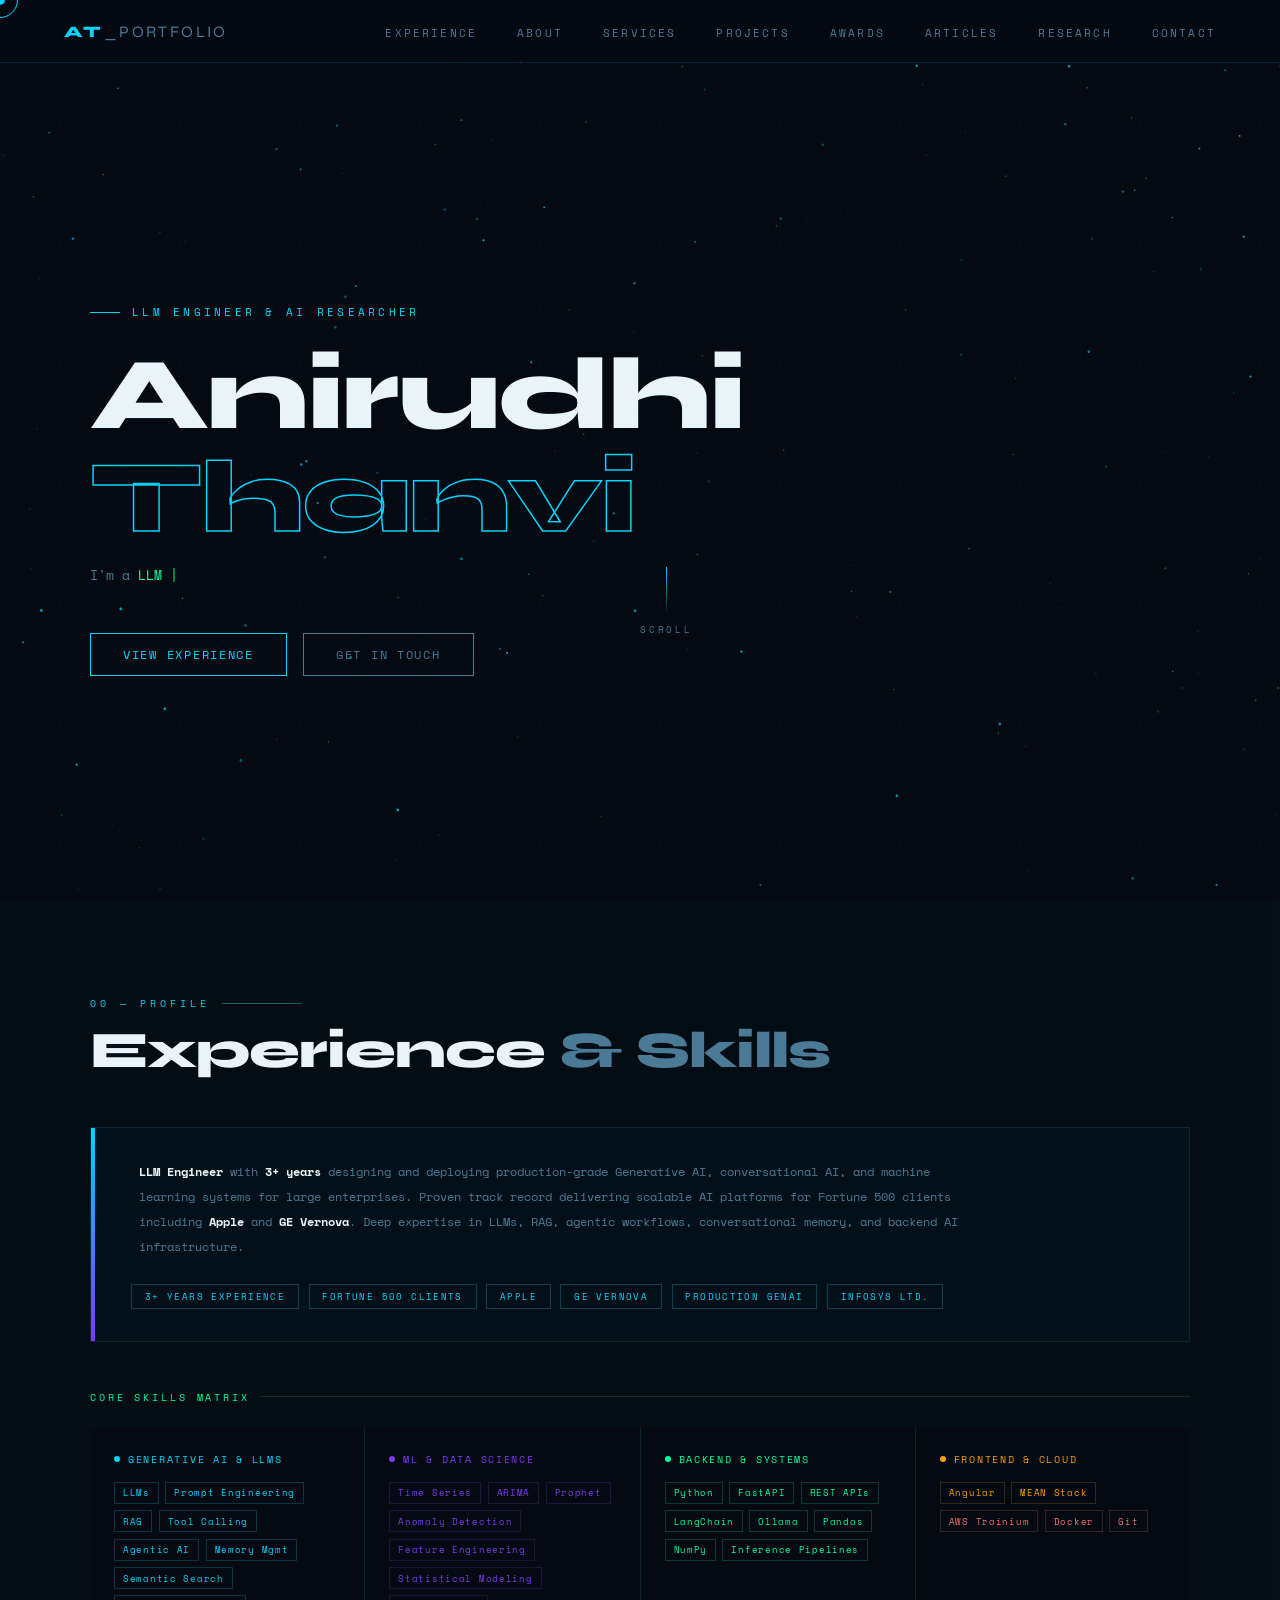
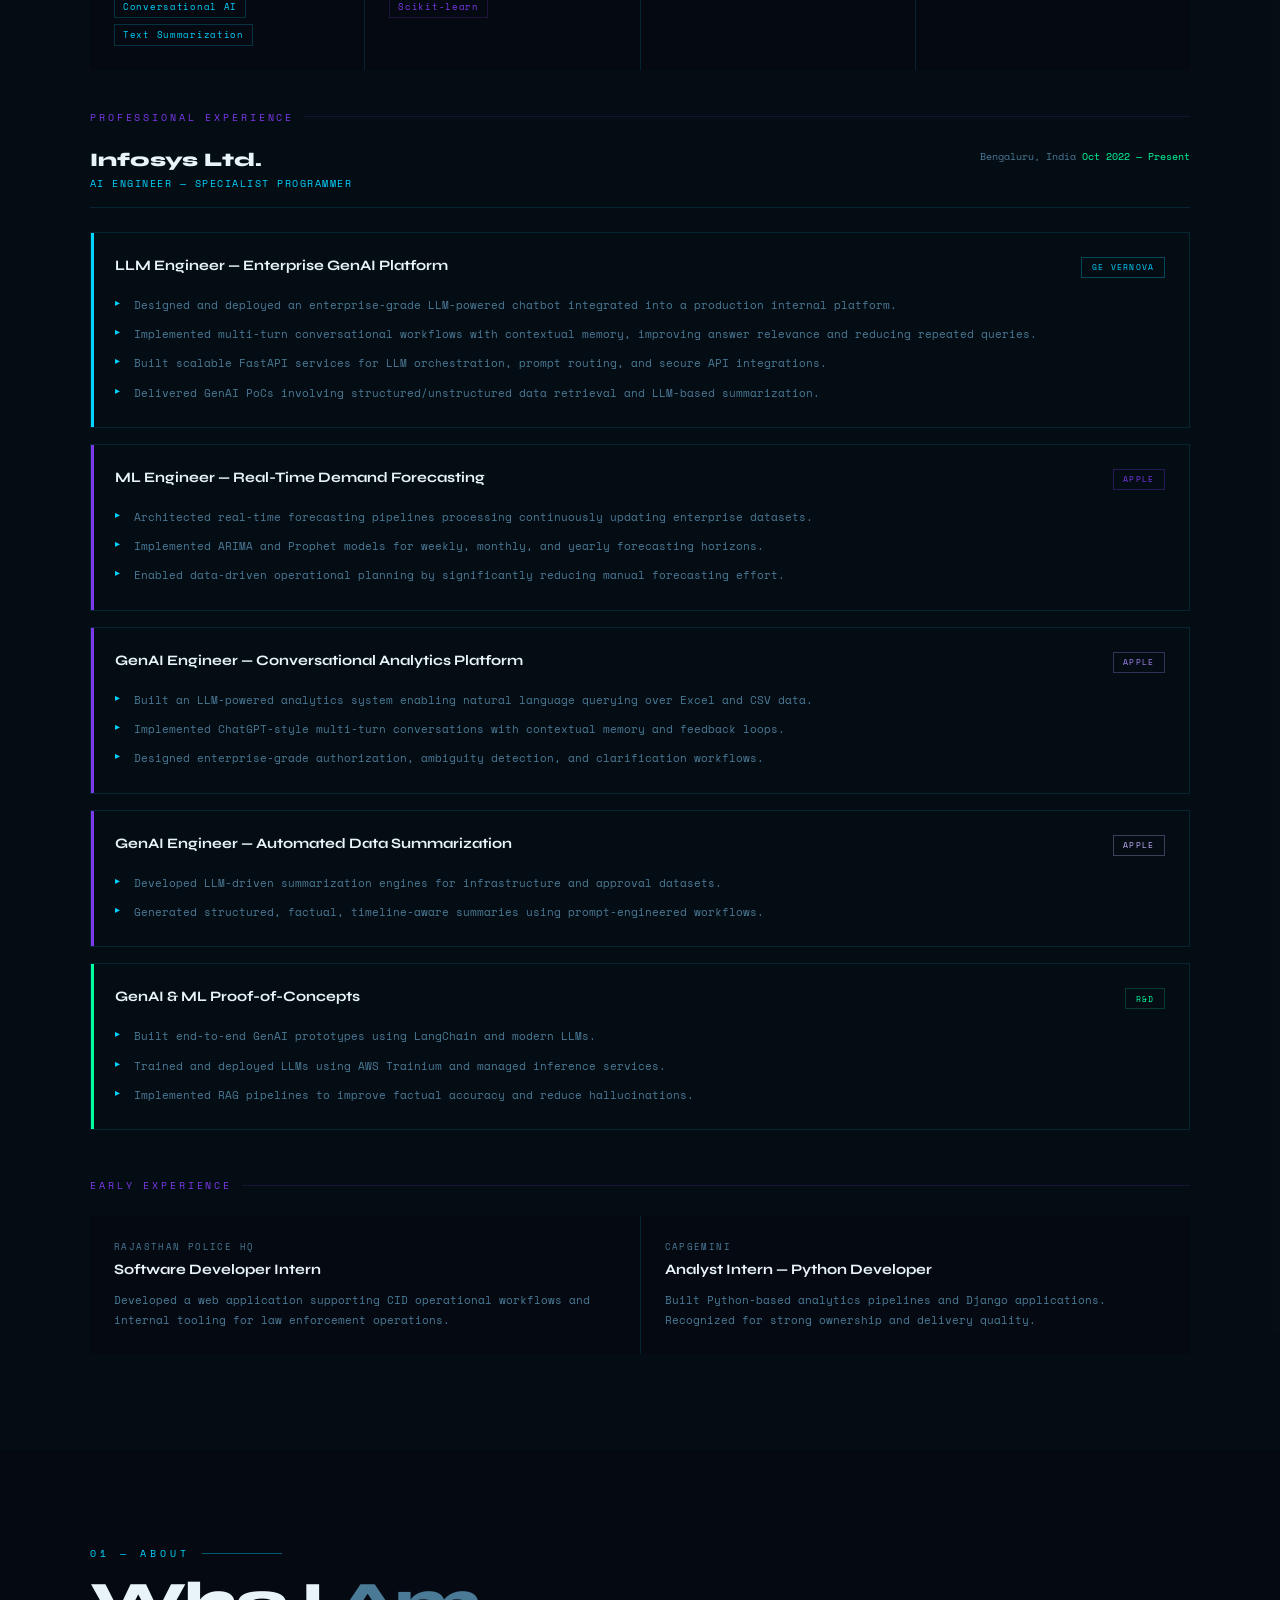
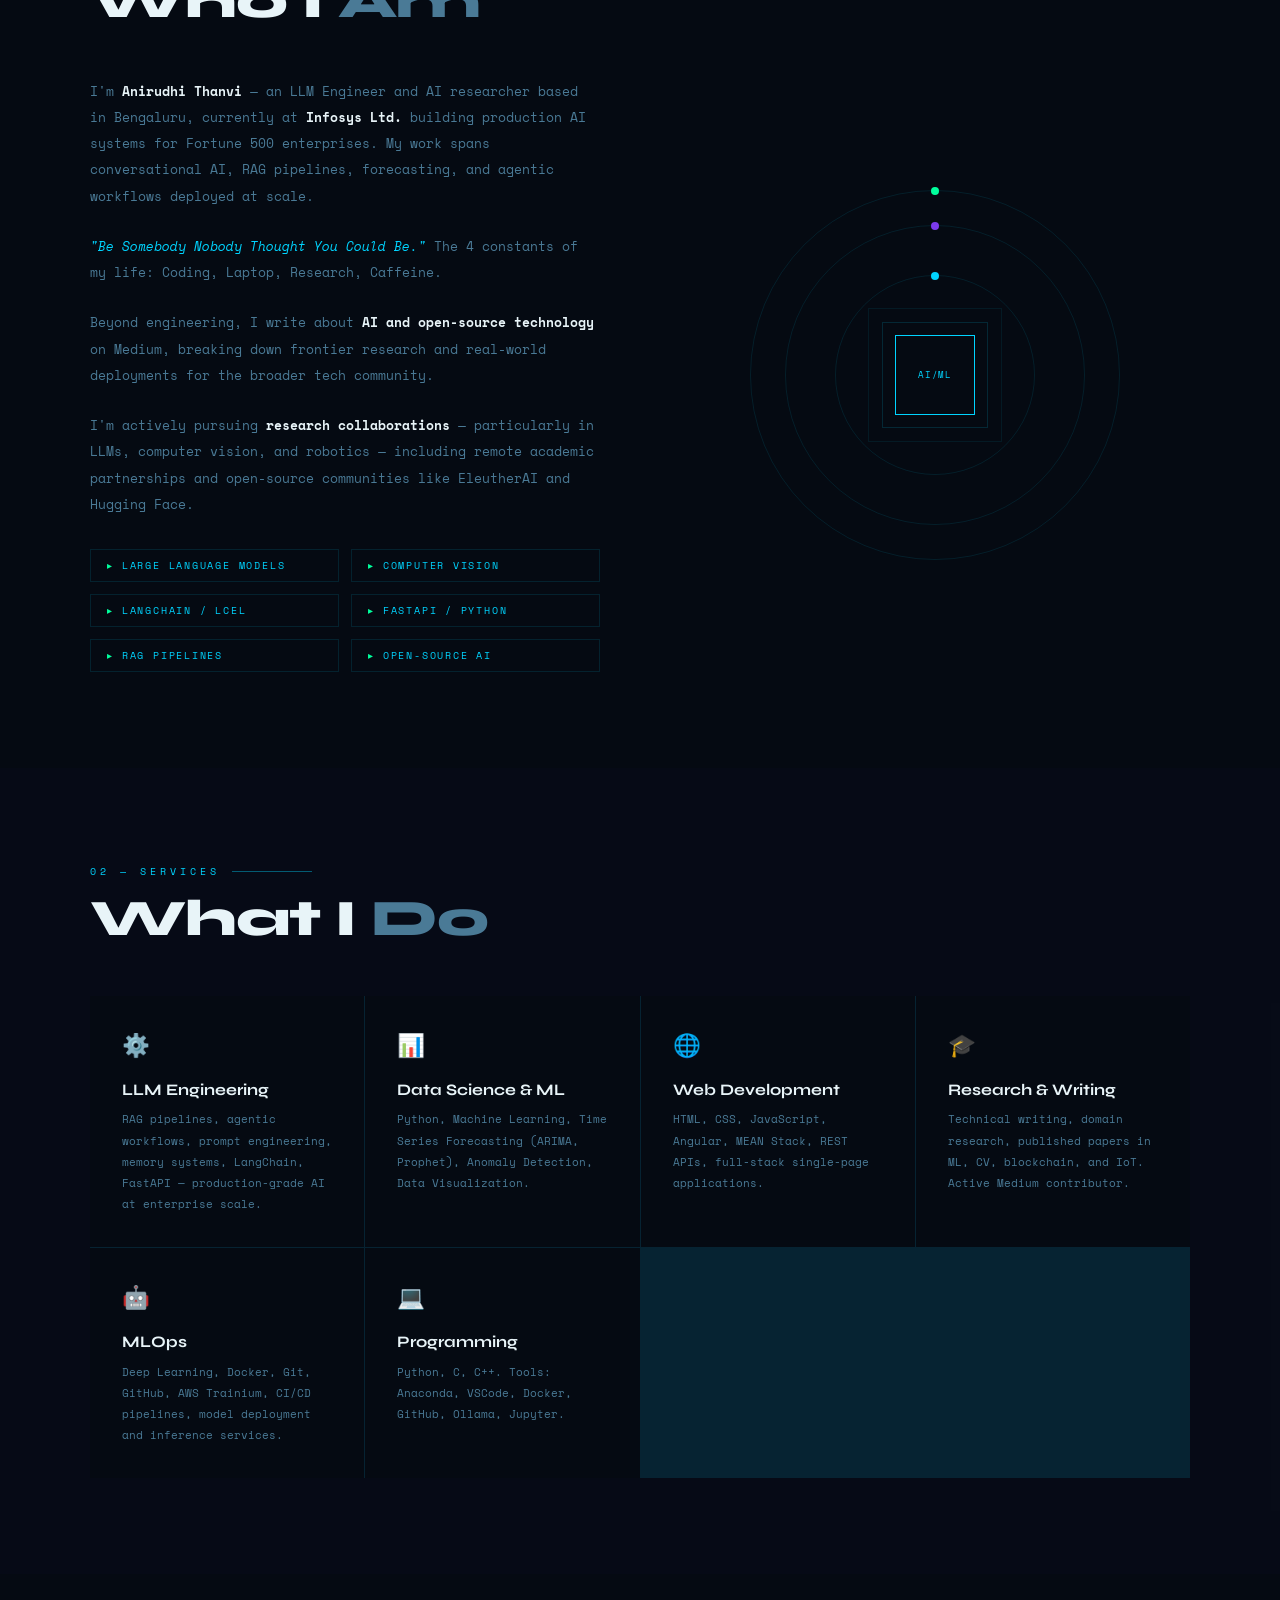
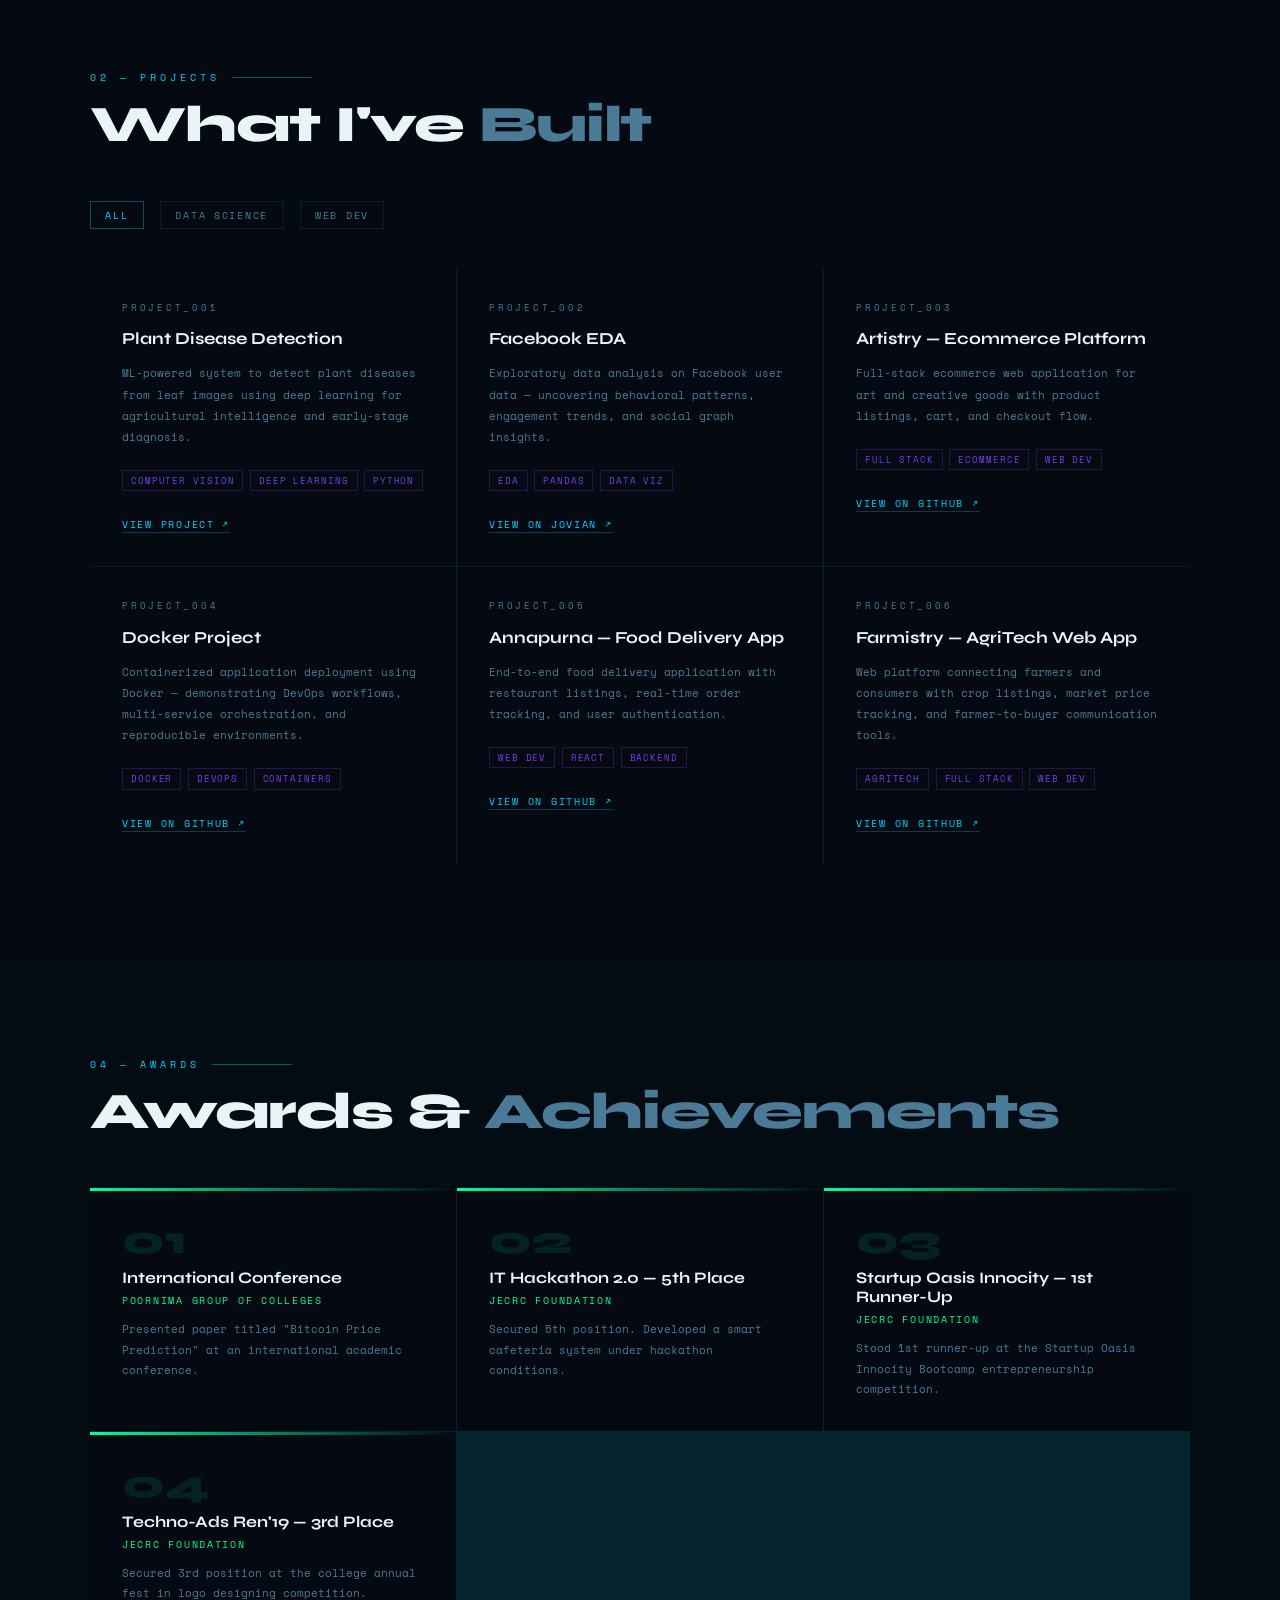
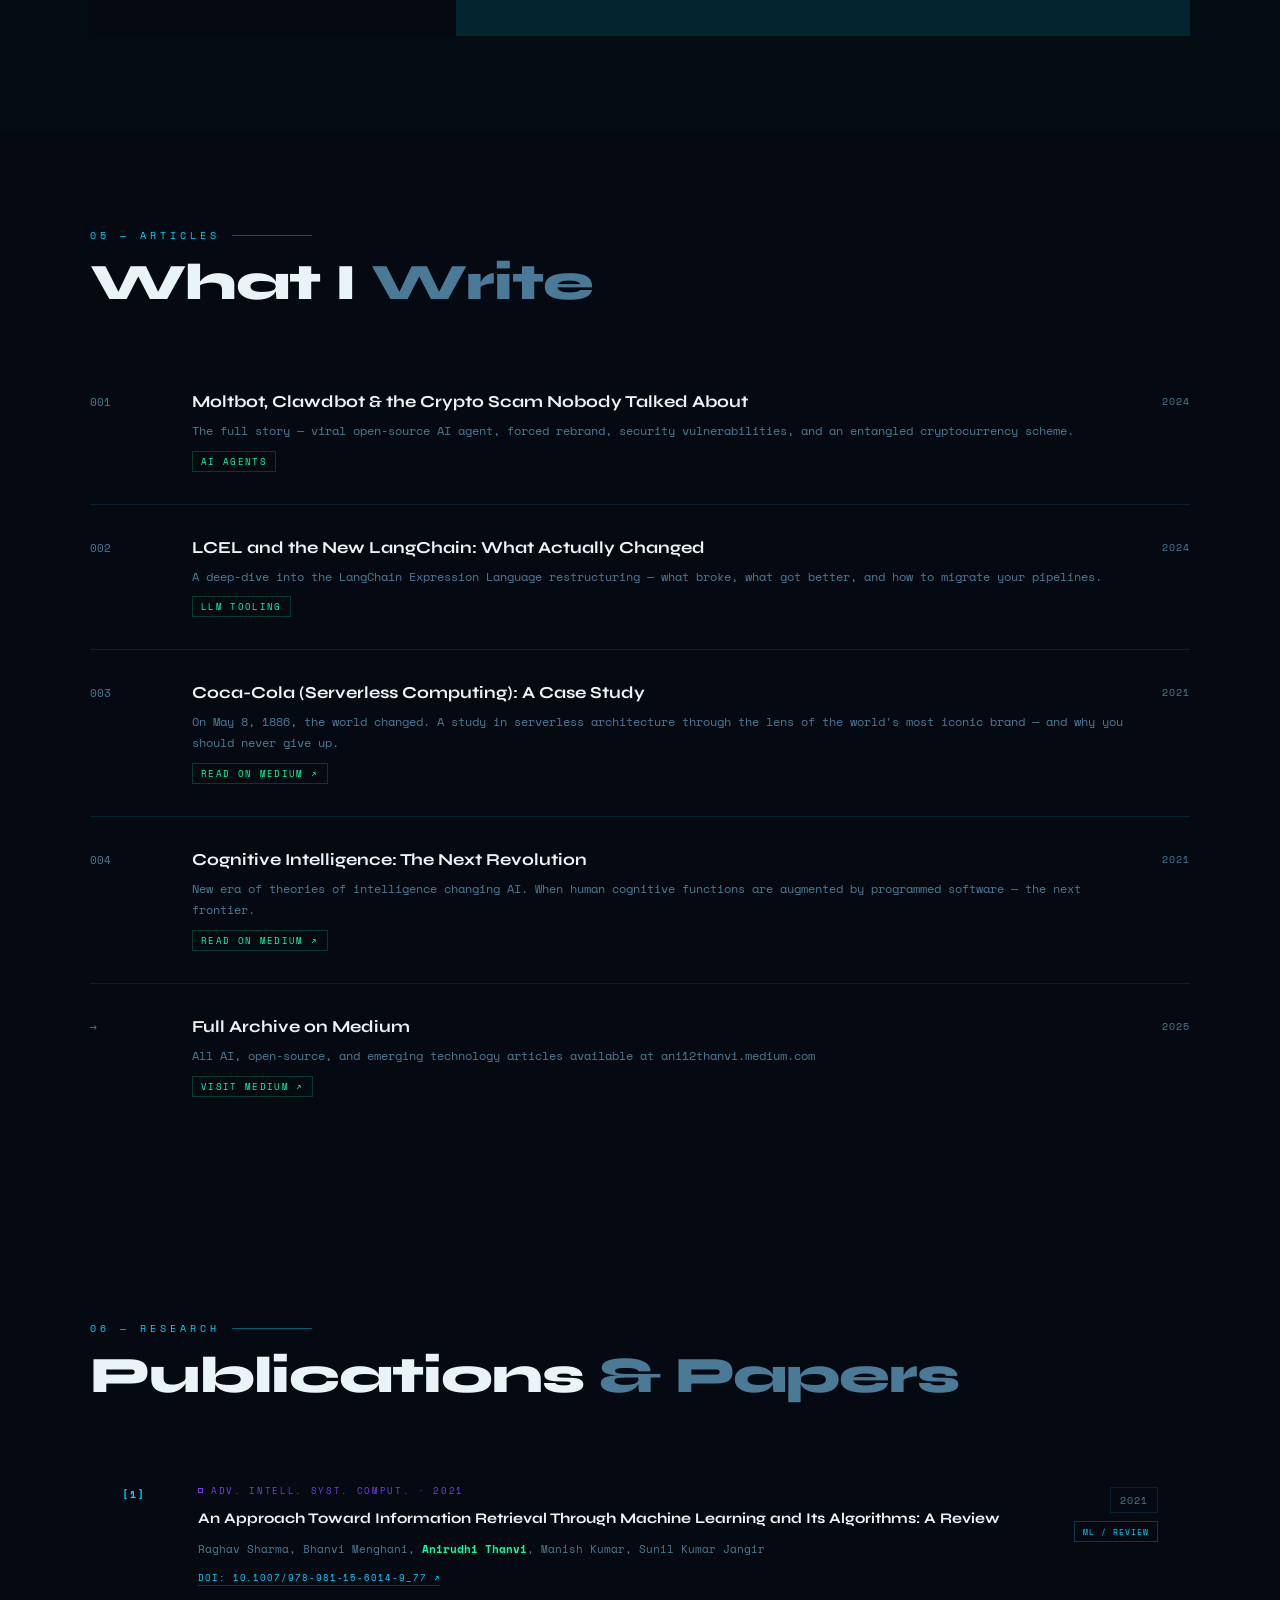
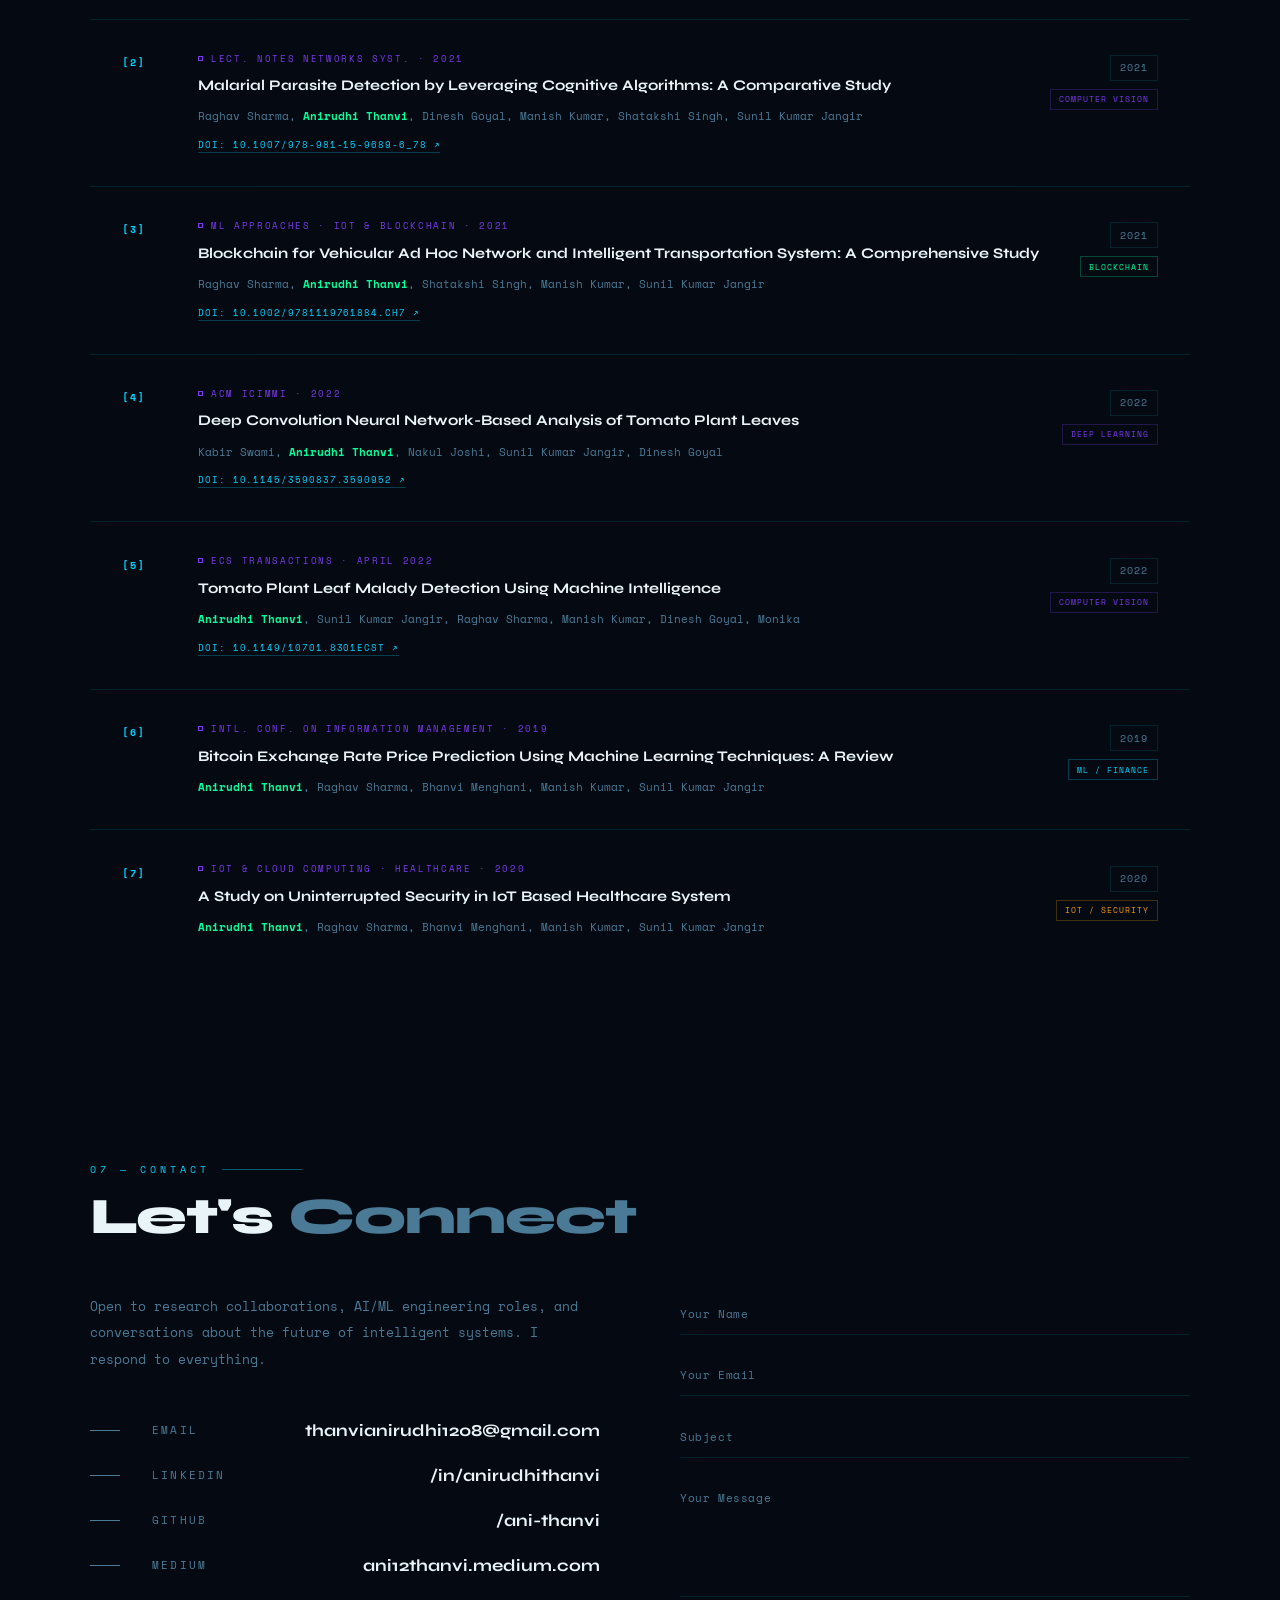
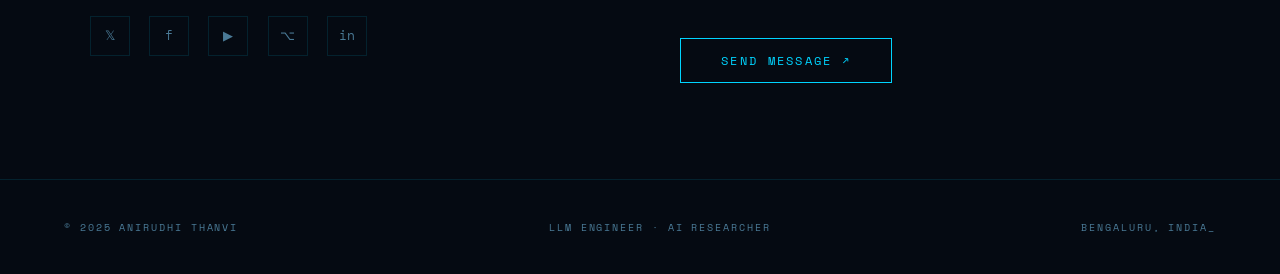
==== commit 0cf3c0ad: "Update index.html" ====
--- a/index.html
+++ b/index.html
@@ -325,13 +325,9 @@
       <span class="outline">Thanvi</span>
     </h1>
     <div class="typed-wrap">I'm a <span id="typed-text"></span><span class="typed-cursor">|</span></div>
-    <p class="hero-sub">
-      <strong>3+ years</strong> building production-grade Generative AI, RAG pipelines, and conversational systems for Fortune 500 enterprises including <strong>Apple</strong> and <strong>GE Vernova</strong>. Researcher. Open-source contributor. Writer on AI.
-    </p>
     <div class="hero-cta">
       <a href="#experience" class="btn-p">View Experience</a>
-      <a href="https://drive.google.com/file/d/1pEp2eZxZybRhoH1GReg2Y3hESXrLmCiP/view?usp=sharing" class="btn-p" target="_blank">Download Resume</a>
-      <a href="#contact" class="btn-s">Get in Touch</a>
+     <a href="#contact" class="btn-s">Get in Touch</a>
     </div>
     <div class="scroll-ind">
       <div class="scroll-line"></div>
@@ -497,24 +493,6 @@
           <div class="ask">FastAPI / Python</div>
           <div class="ask">RAG Pipelines</div>
           <div class="ask">Open-Source AI</div>
-        </div>
-        <div class="soft-skills">
-          <div class="soft-skill-item">
-            <div class="soft-skill-header"><span class="soft-skill-name">Leadership Skills</span><span class="soft-skill-pct">85%</span></div>
-            <div class="skill-bar-bg"><div class="skill-bar-fill" style="--w:85%"></div></div>
-          </div>
-          <div class="soft-skill-item">
-            <div class="soft-skill-header"><span class="soft-skill-name">Time Management</span><span class="soft-skill-pct">95%</span></div>
-            <div class="skill-bar-bg"><div class="skill-bar-fill" style="--w:95%"></div></div>
-          </div>
-          <div class="soft-skill-item">
-            <div class="soft-skill-header"><span class="soft-skill-name">Listening Skills</span><span class="soft-skill-pct">90%</span></div>
-            <div class="skill-bar-bg"><div class="skill-bar-fill" style="--w:90%"></div></div>
-          </div>
-          <div class="soft-skill-item">
-            <div class="soft-skill-header"><span class="soft-skill-name">Creative &amp; Thinking</span><span class="soft-skill-pct">85%</span></div>
-            <div class="skill-bar-bg"><div class="skill-bar-fill" style="--w:85%"></div></div>
-          </div>
         </div>
       </div>
       <div class="orbit-wrap reveal">
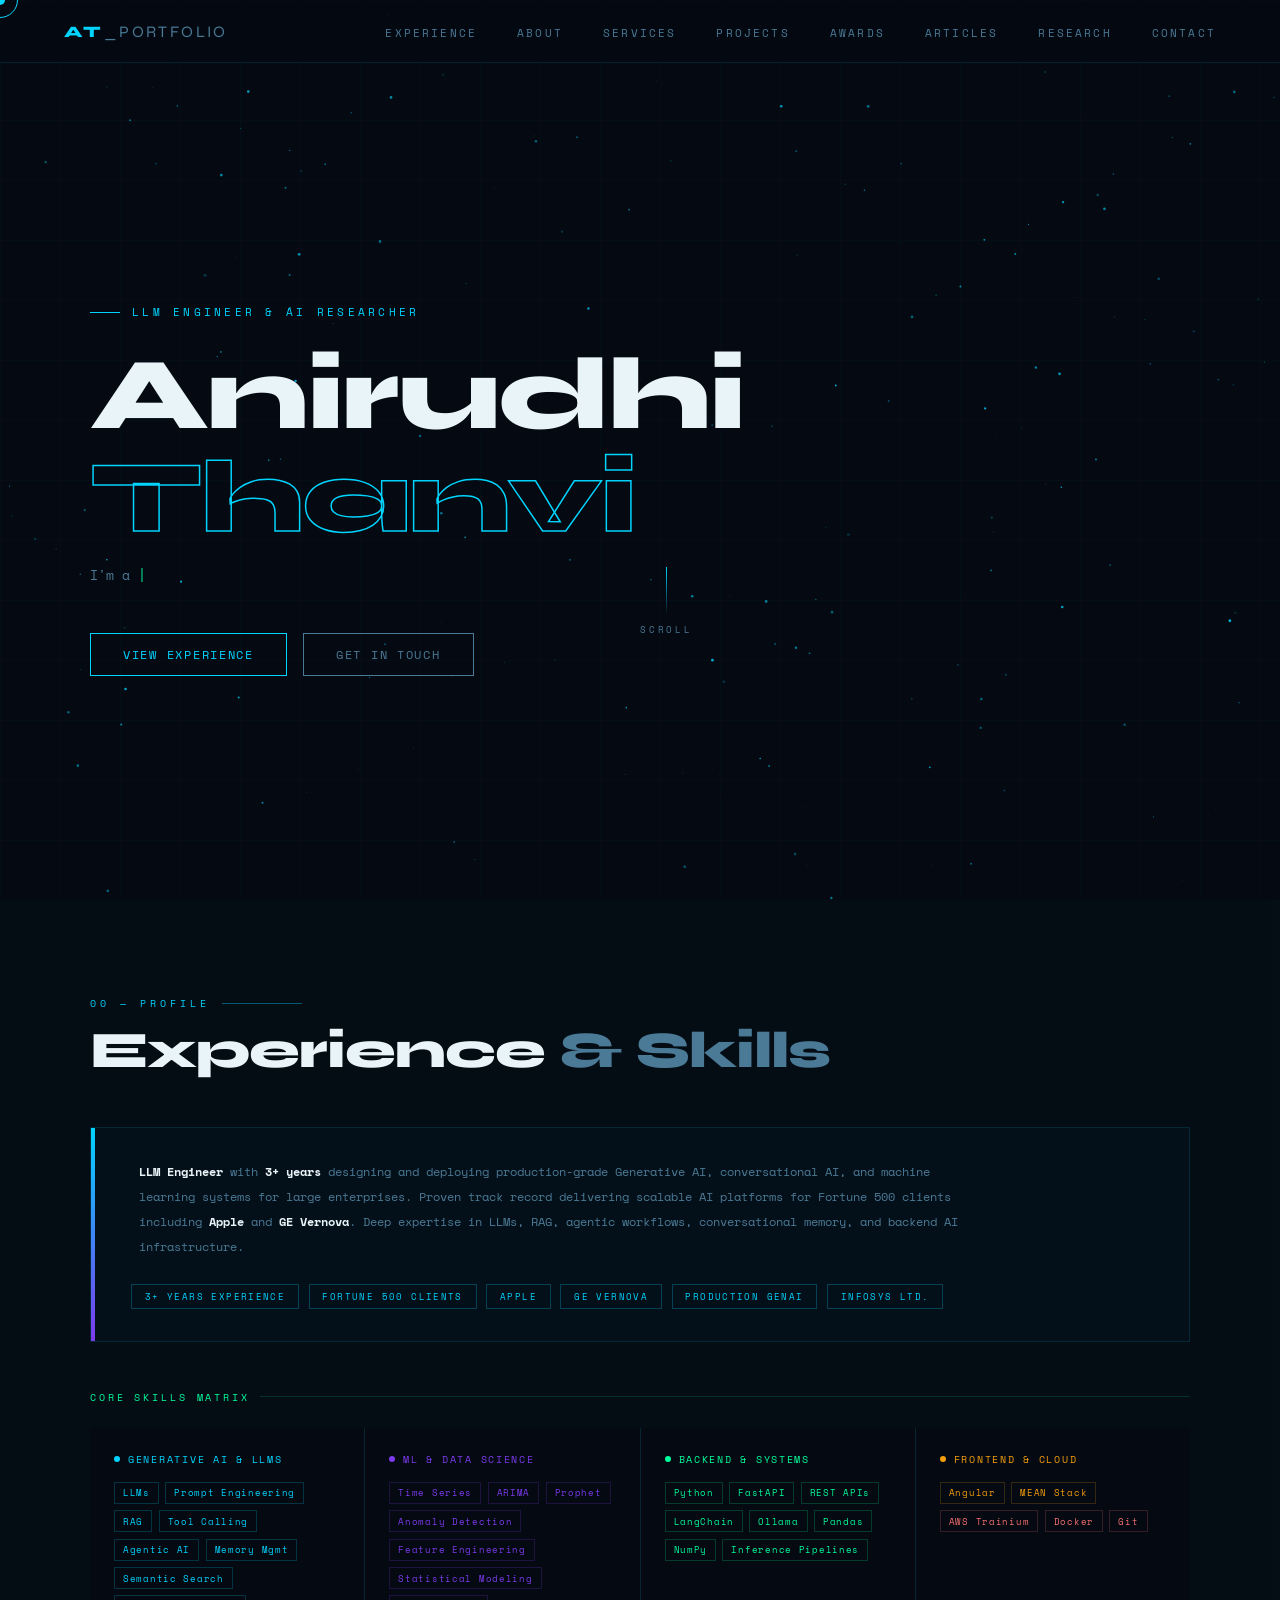
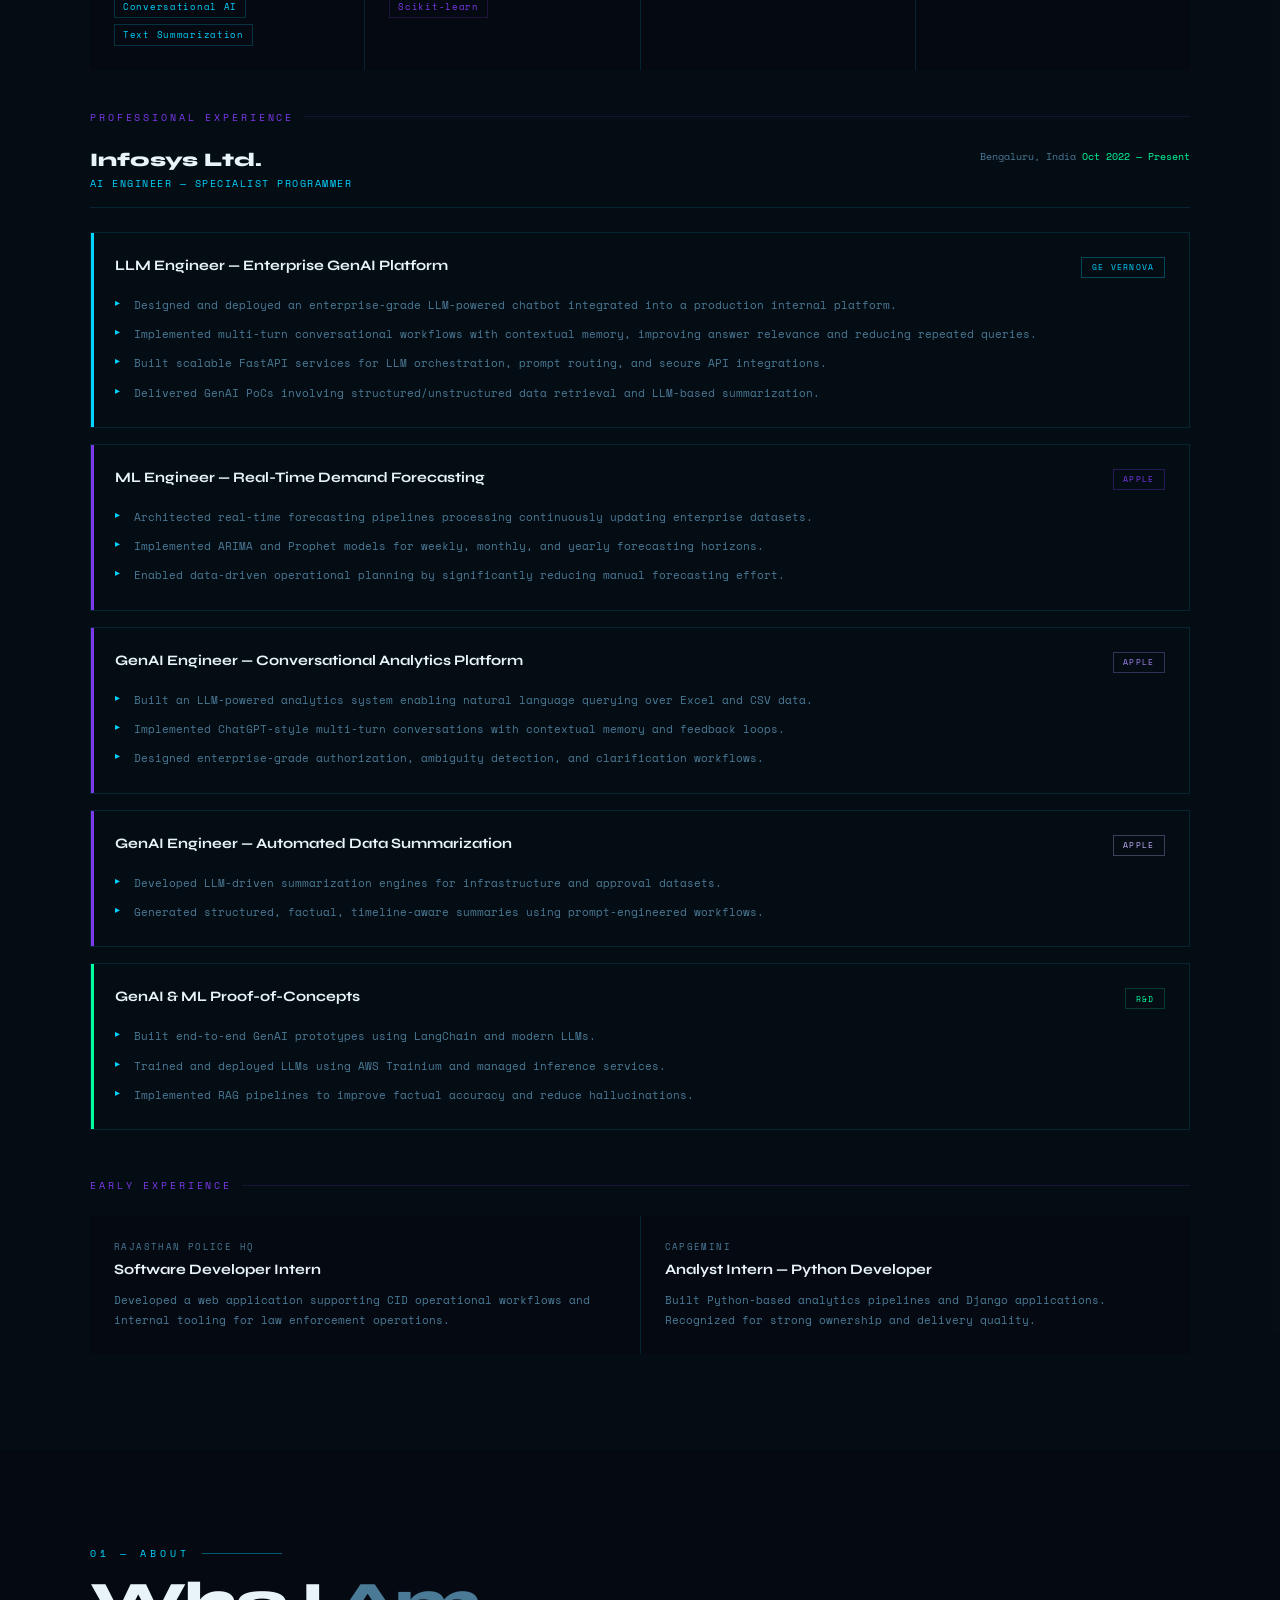
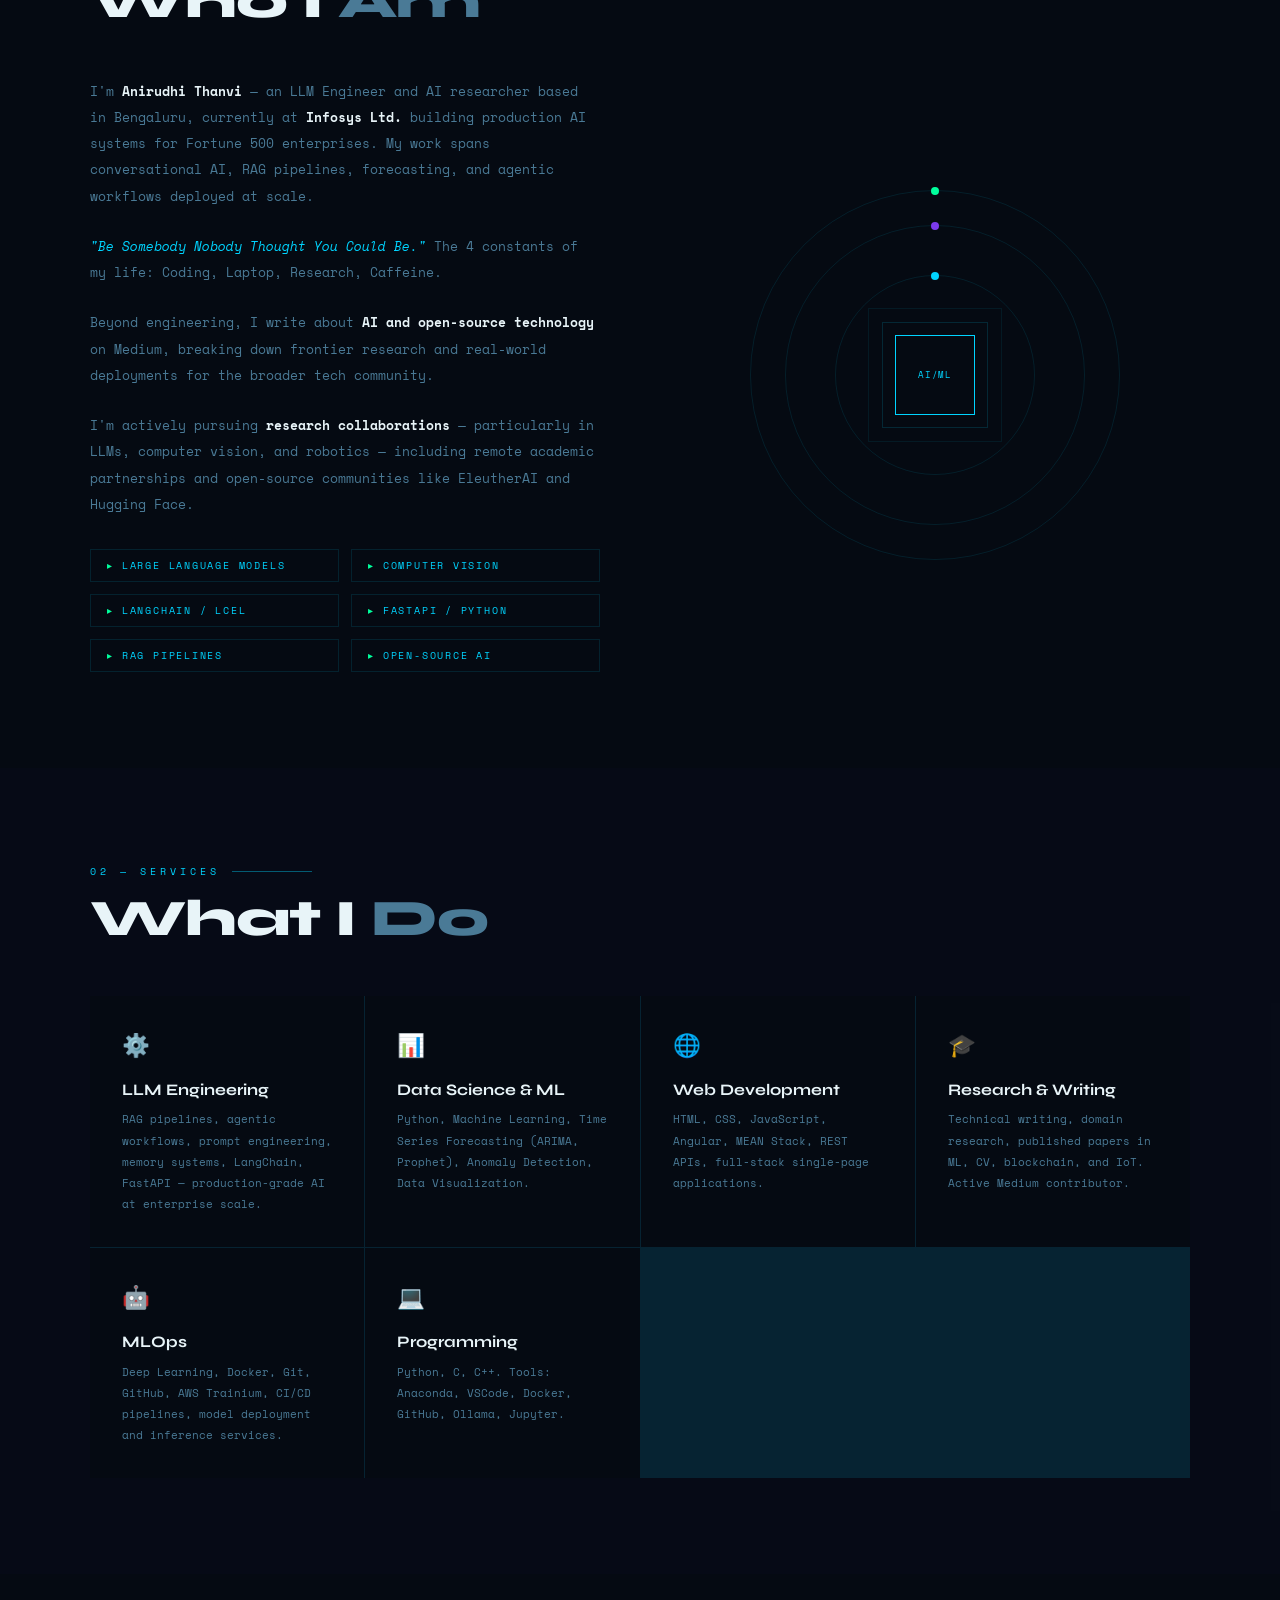
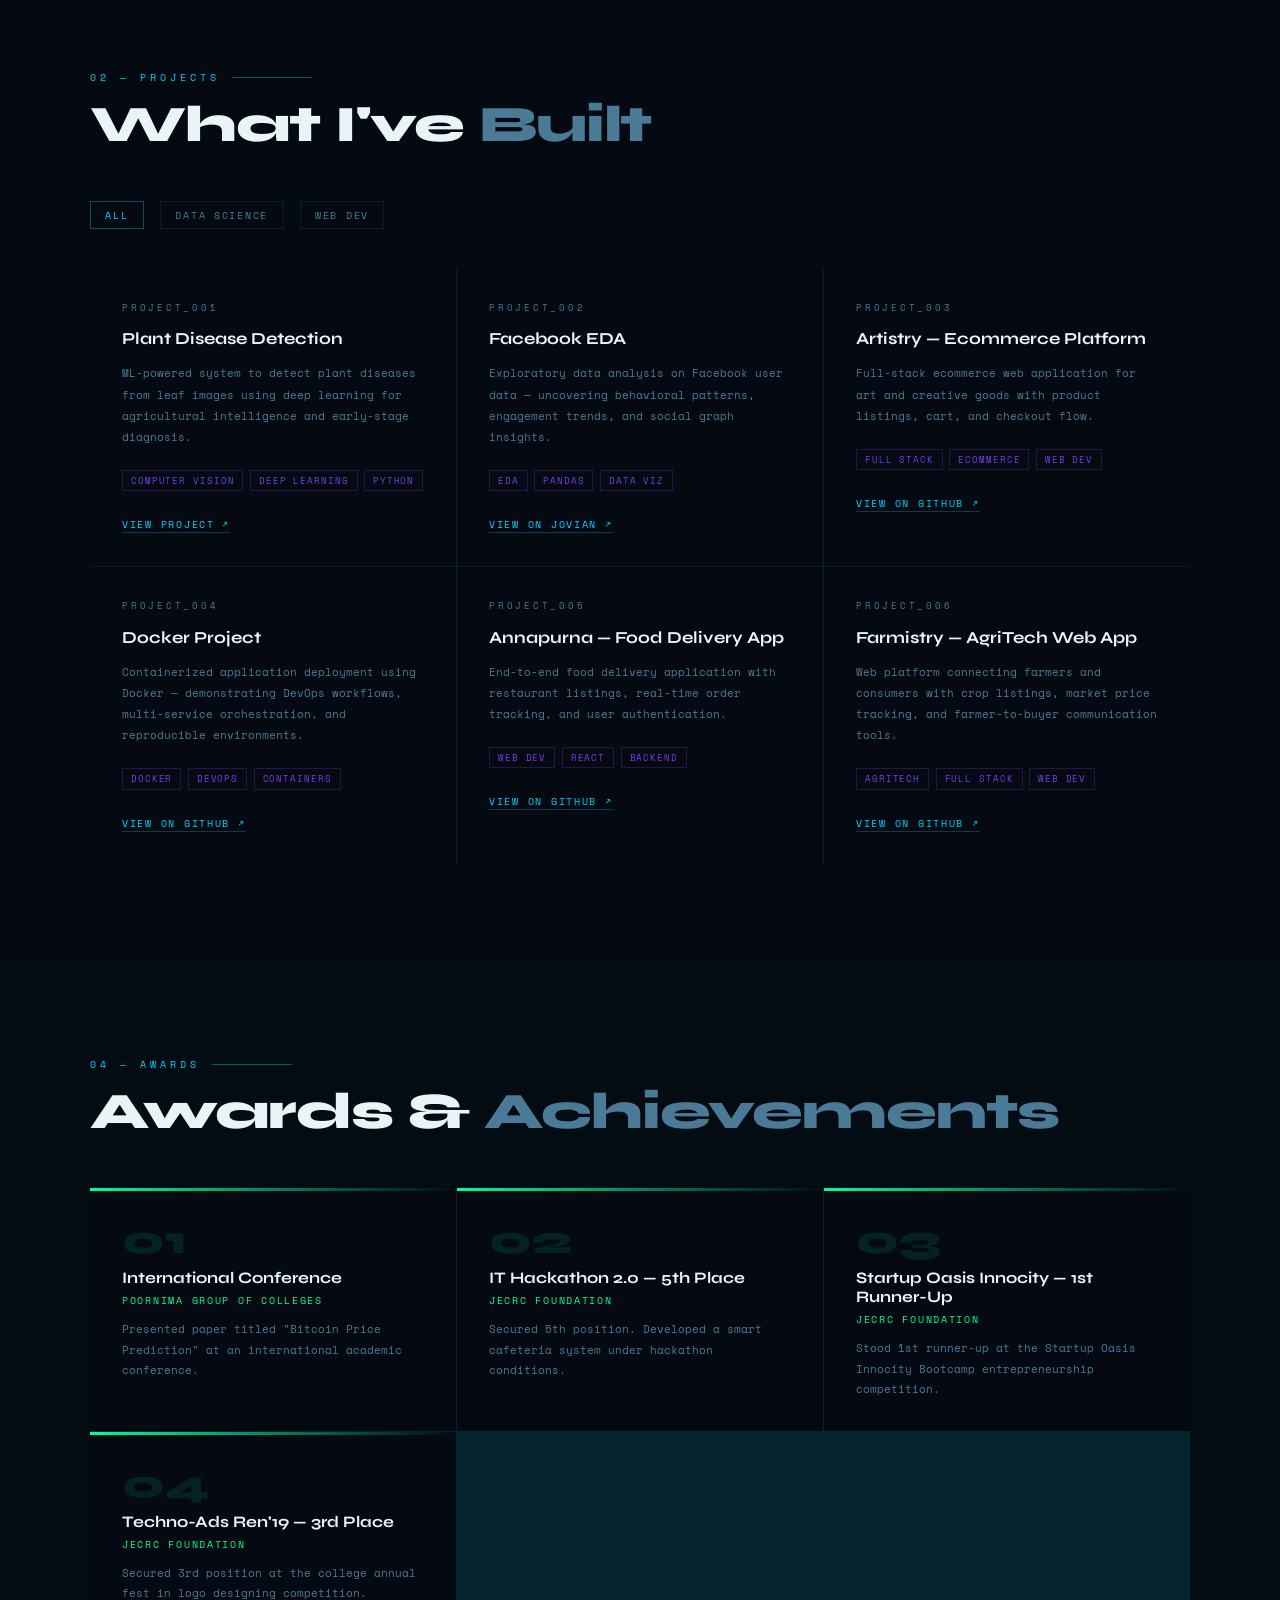
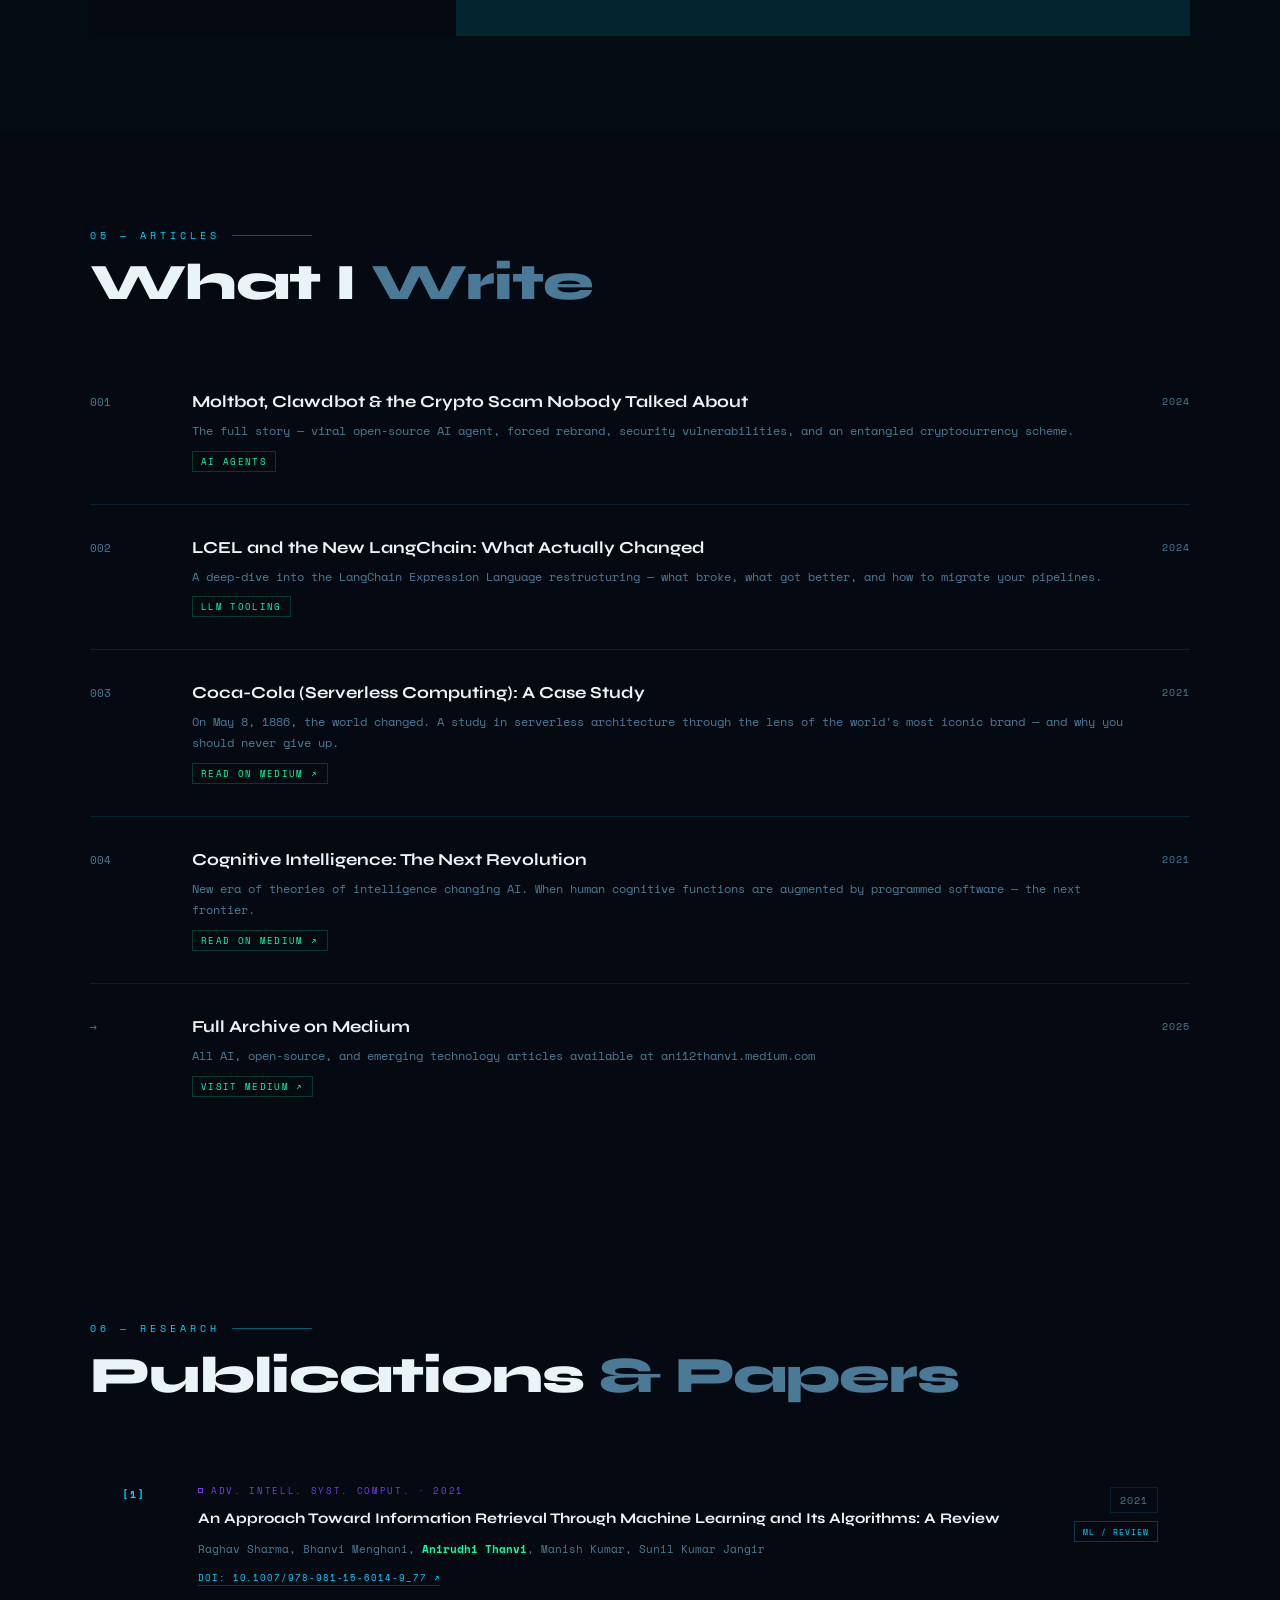
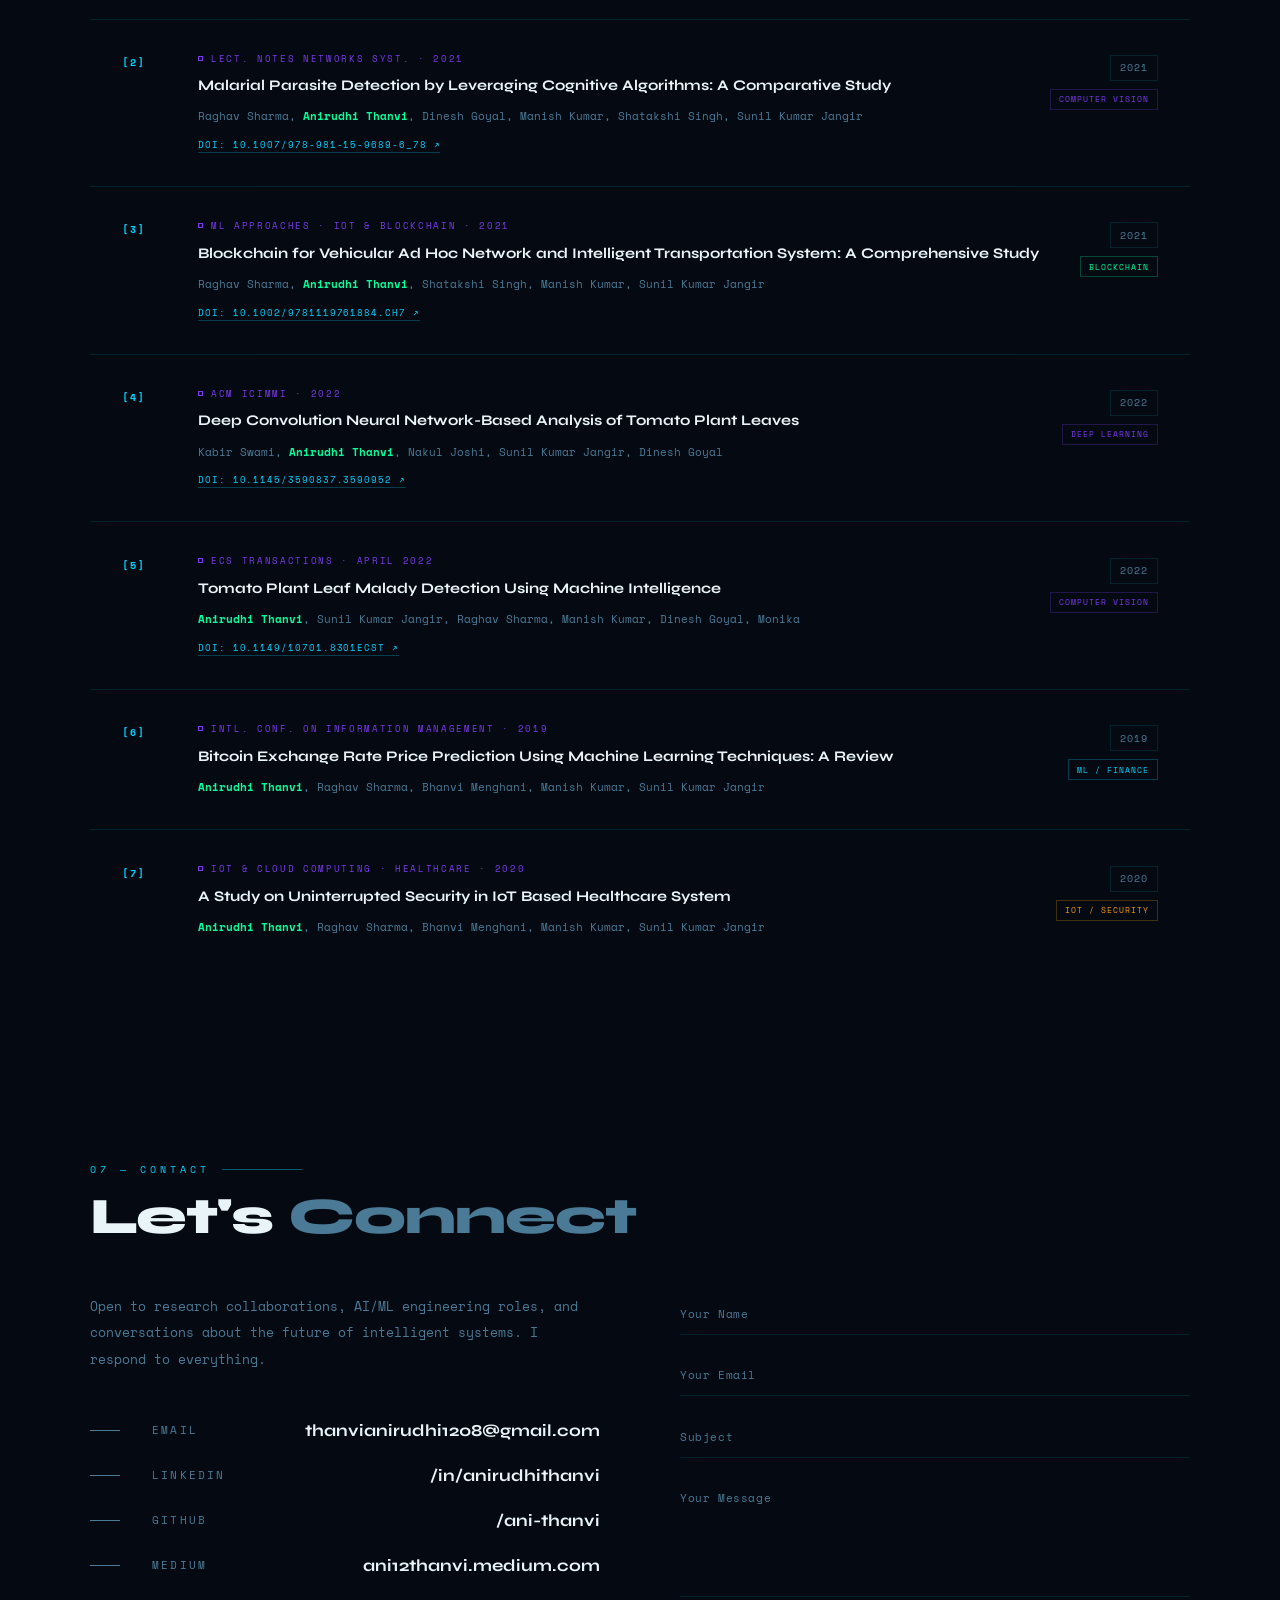
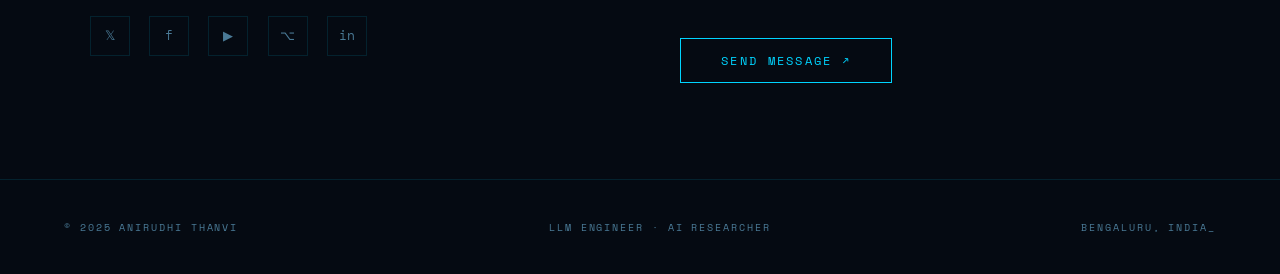
==== commit 1ed08d09: "Update index.html" ====
--- a/index.html
+++ b/index.html
@@ -914,11 +914,40 @@
 function sendMessage(){
   const name=document.getElementById('cf-name').value.trim();
   const email=document.getElementById('cf-email').value.trim();
+  const subject=document.getElementById('cf-subject').value.trim();
   const msg=document.getElementById('cf-message').value.trim();
   if(!name||!email||!msg){return;}
-  const mailto=`mailto:thanvianirudhi1208@gmail.com?subject=${encodeURIComponent(document.getElementById('cf-subject').value||'Portfolio Inquiry')}&body=${encodeURIComponent('From: '+name+'\nEmail: '+email+'\n\n'+msg)}`;
-  window.location.href=mailto;
-  document.getElementById('form-success').style.display='block';
+  
+  fetch('https://formspree.io/f/mwvaqjzr', {
+    method: 'POST',
+    headers: {
+      'Content-Type': 'application/json'
+    },
+    body: JSON.stringify({
+      name: name,
+      email: email,
+      subject: subject||'Portfolio Inquiry',
+      message: msg
+    })
+  })
+  .then(response => response.json())
+  .then(data => {
+    const successDiv = document.getElementById('form-success');
+    successDiv.textContent = 'Message sent! I\'ll get back to you soon.';
+    successDiv.style.display = 'block';
+    successDiv.style.color = 'var(--accent3)';
+    document.getElementById('cf-name').value = '';
+    document.getElementById('cf-email').value = '';
+    document.getElementById('cf-subject').value = '';
+    document.getElementById('cf-message').value = '';
+    setTimeout(() => { successDiv.style.display = 'none'; }, 5000);
+  })
+  .catch(error => {
+    const successDiv = document.getElementById('form-success');
+    successDiv.textContent = 'Error sending message. Please try again.';
+    successDiv.style.display = 'block';
+    successDiv.style.color = 'var(--accent4)';
+  });
 }
 </script>
 </body>
